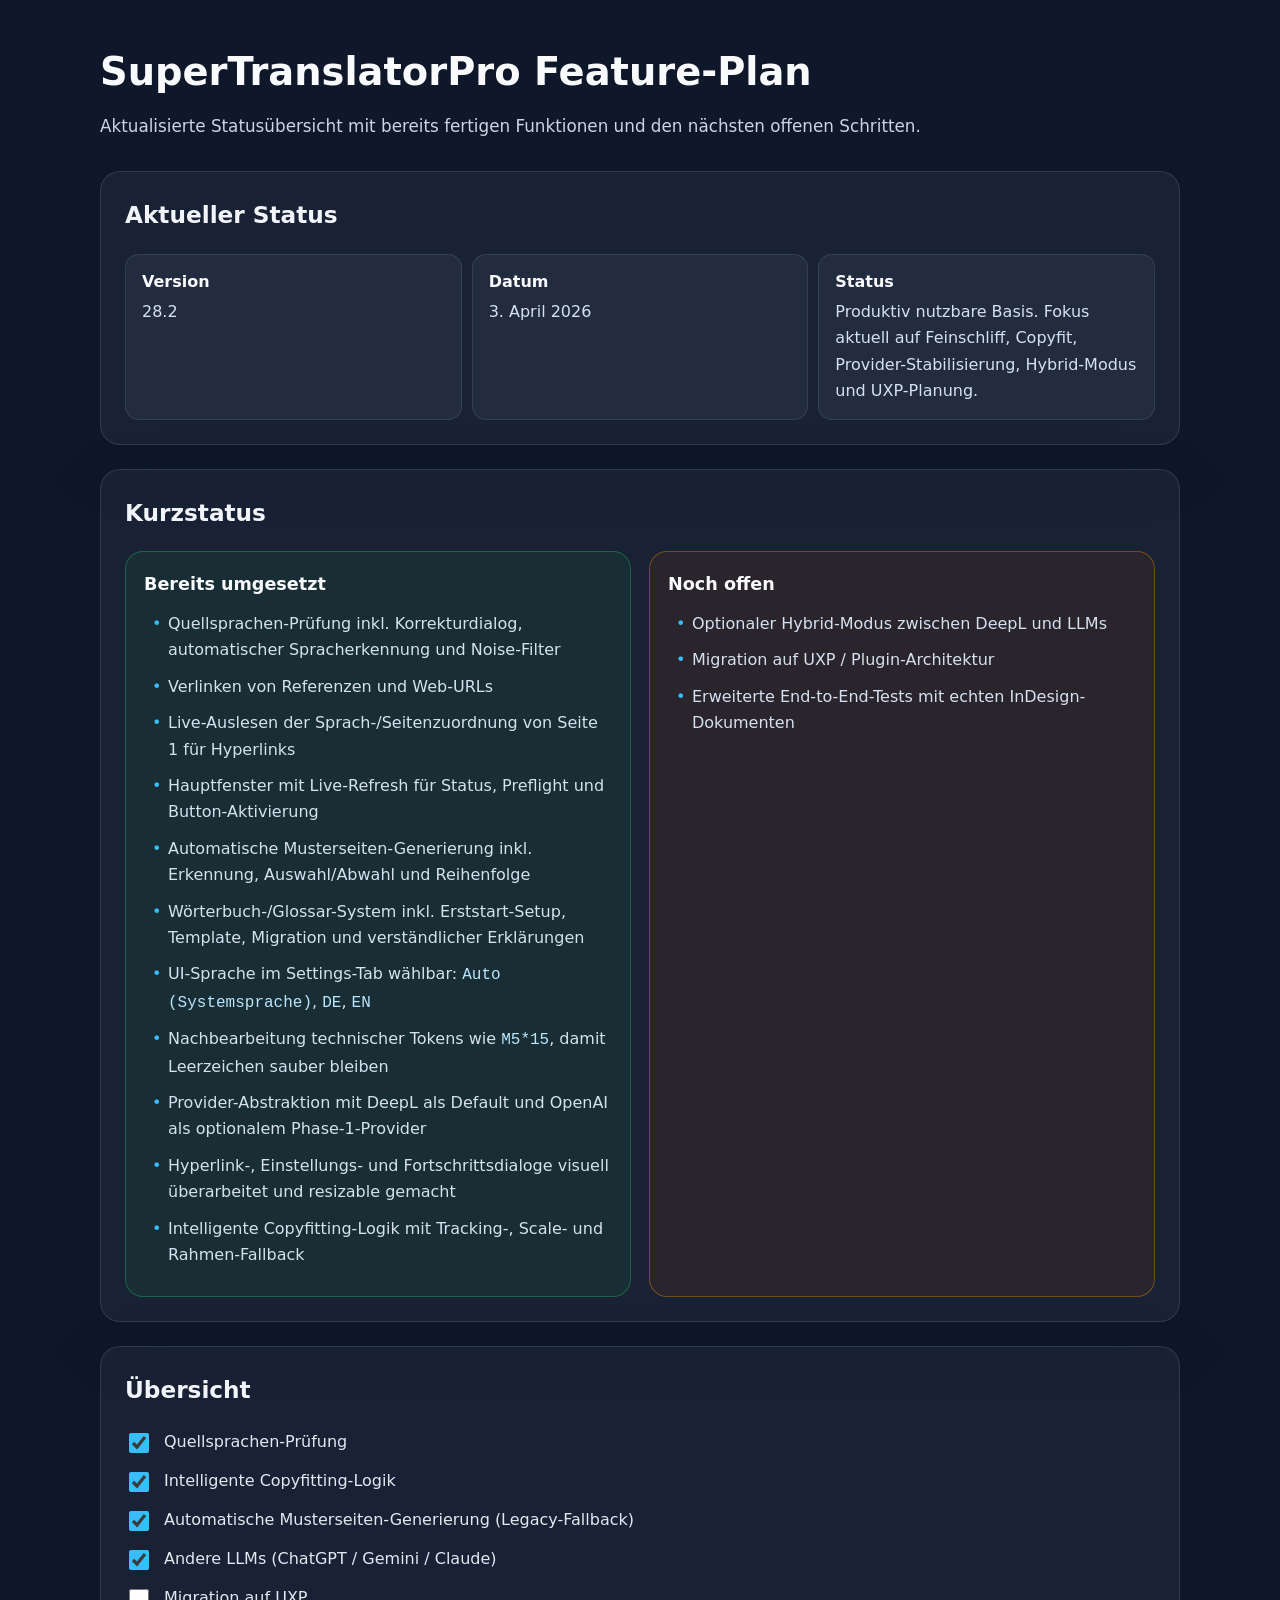
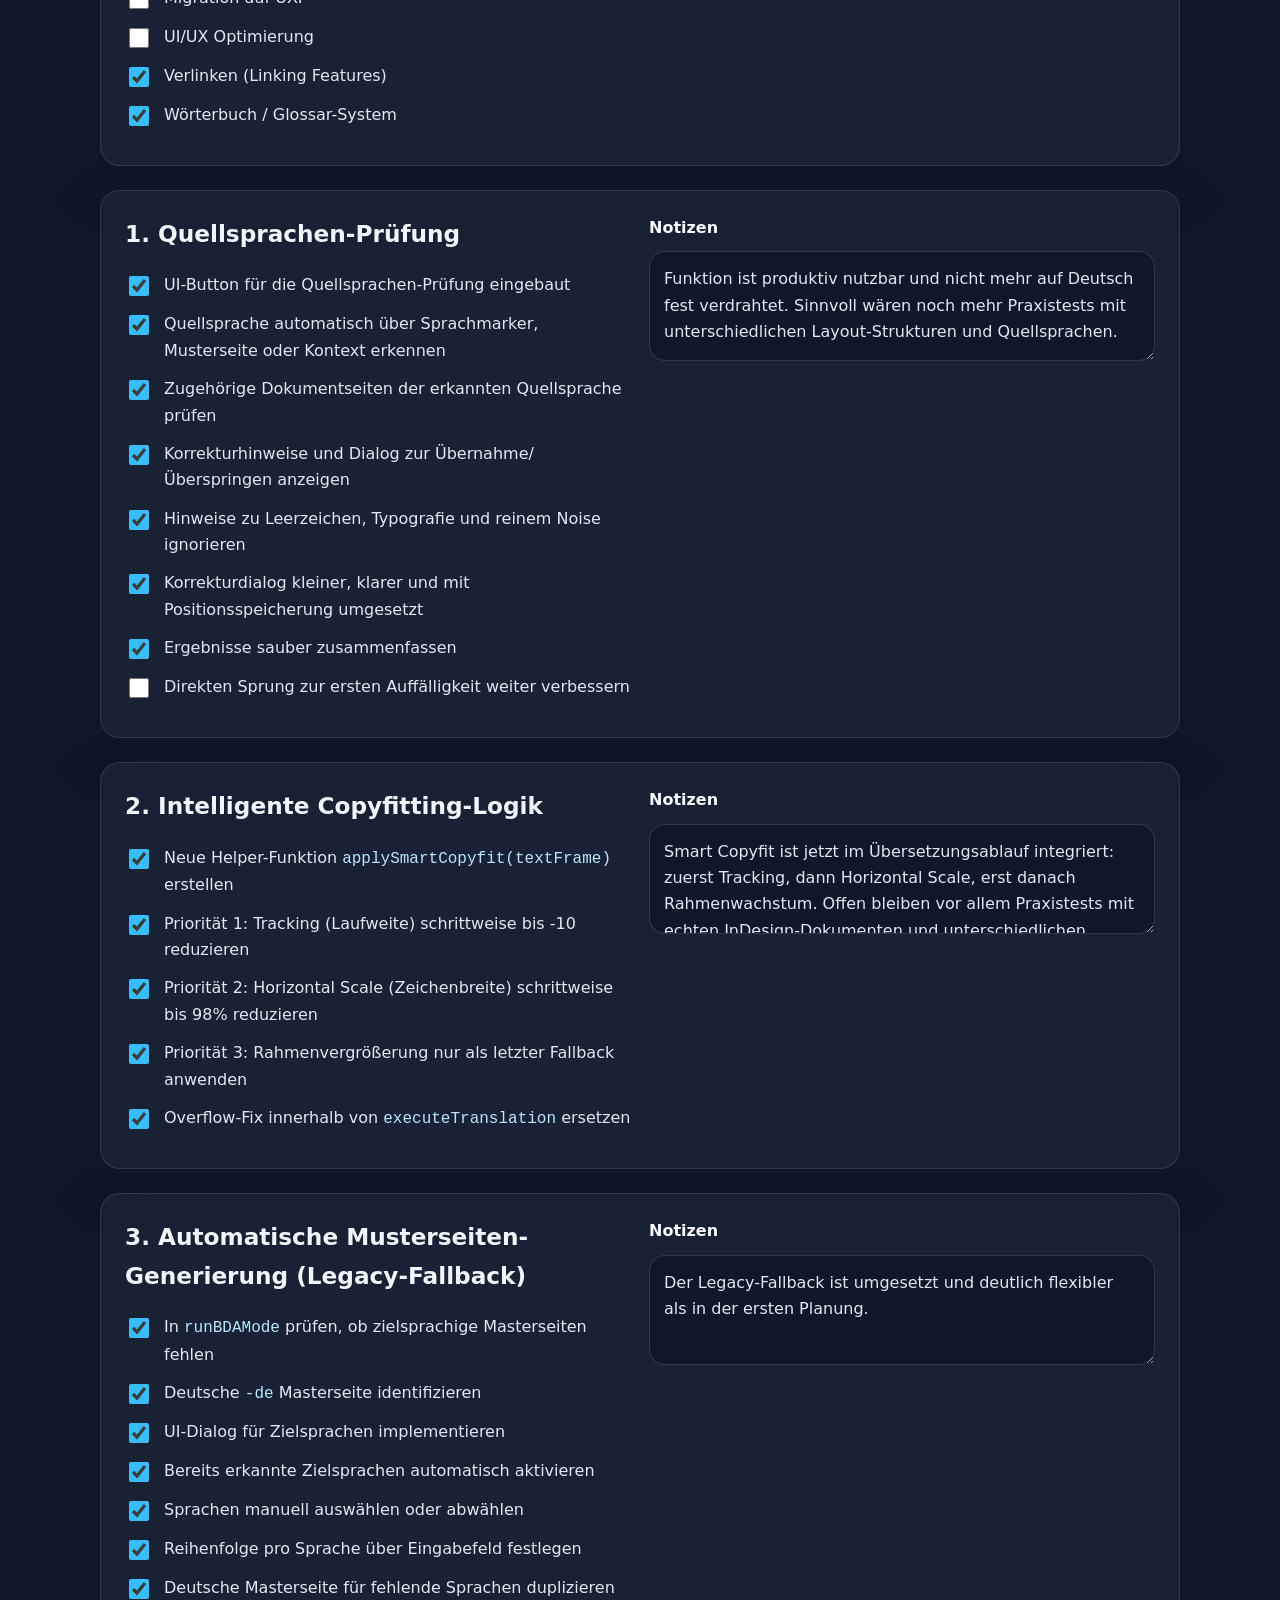
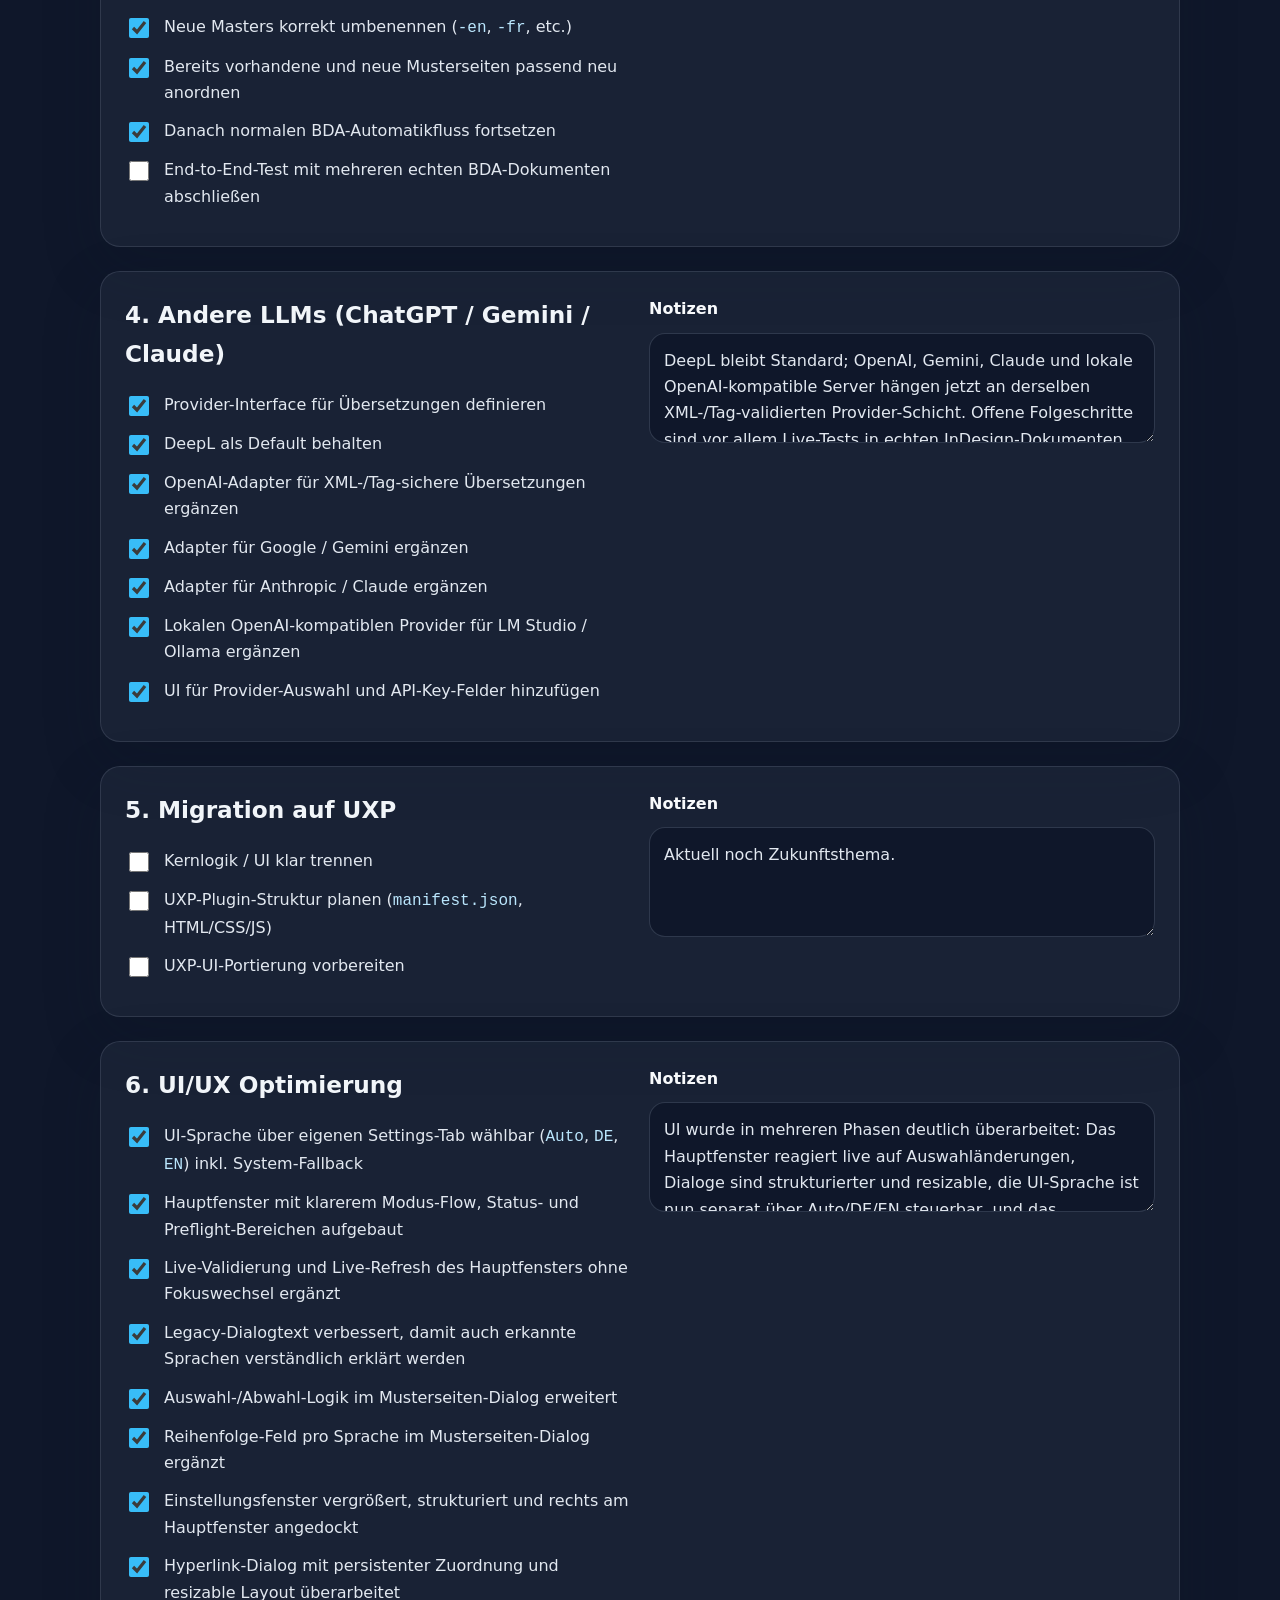
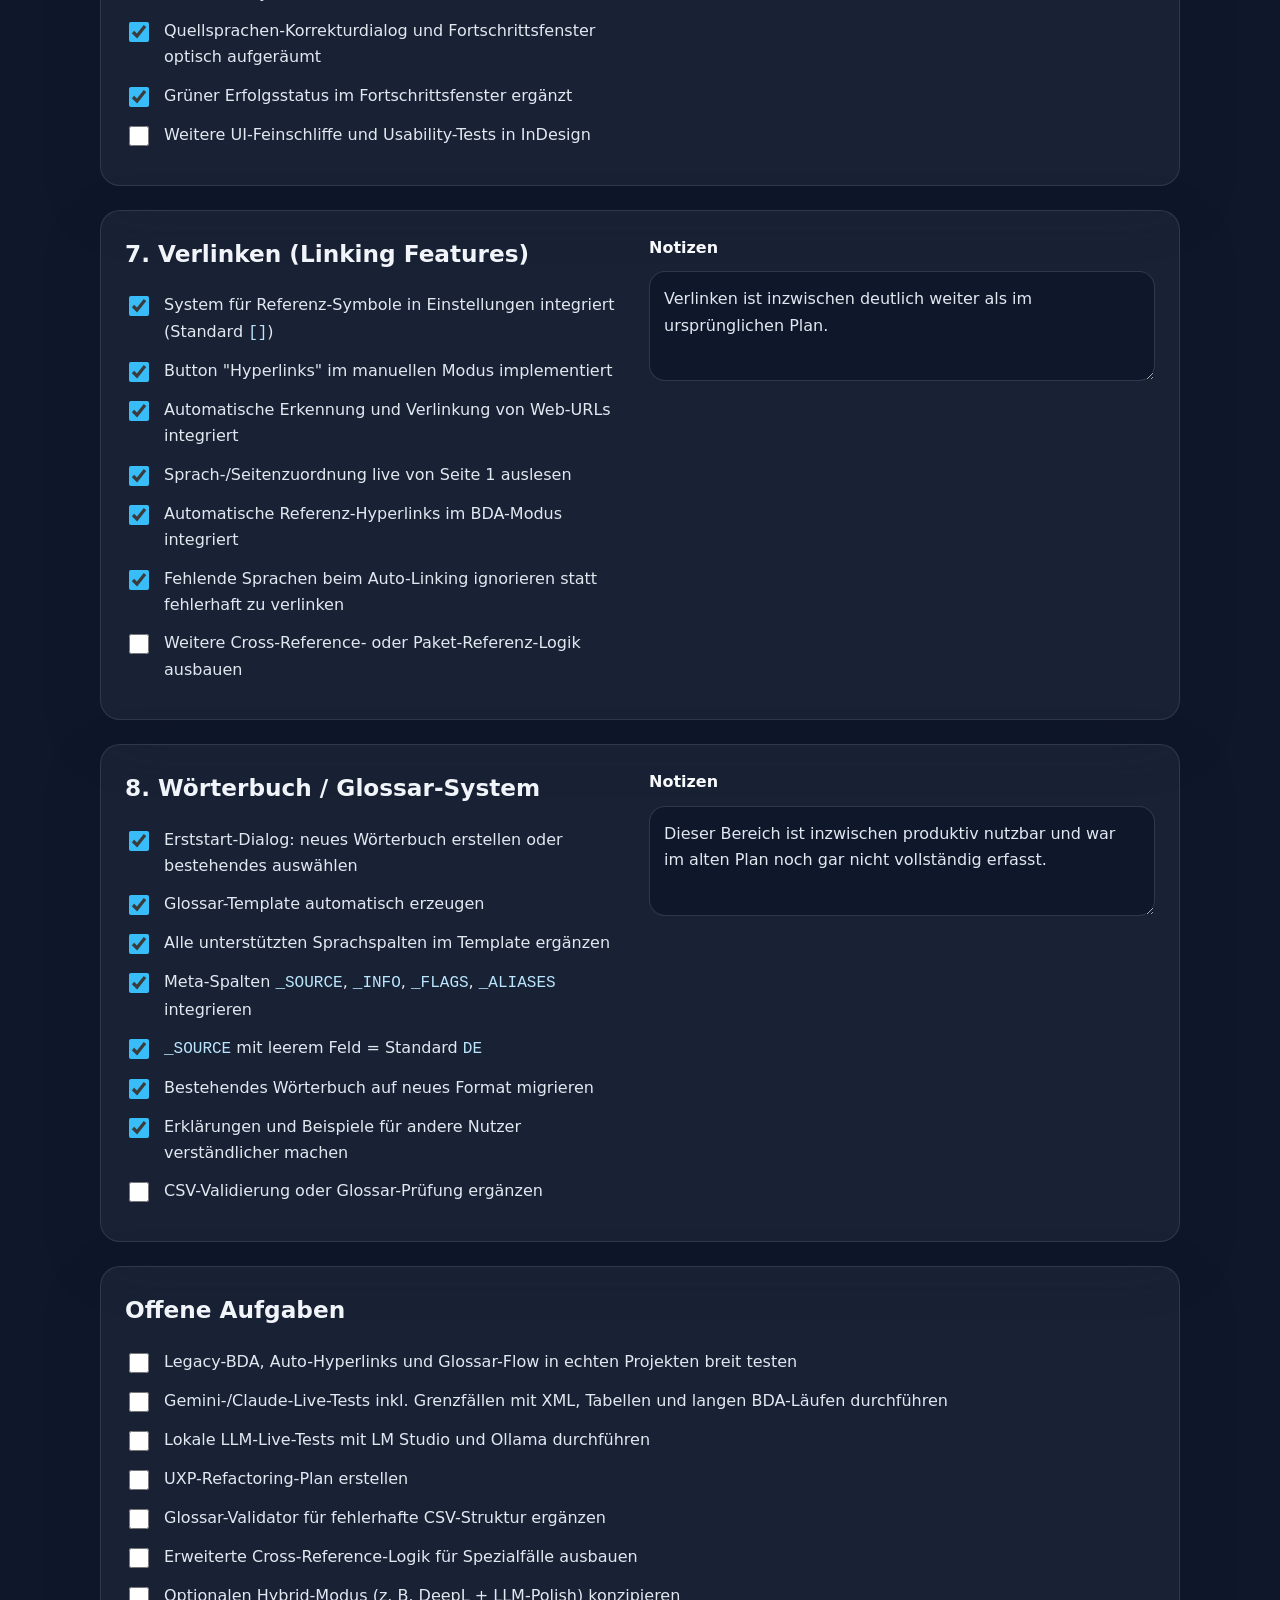
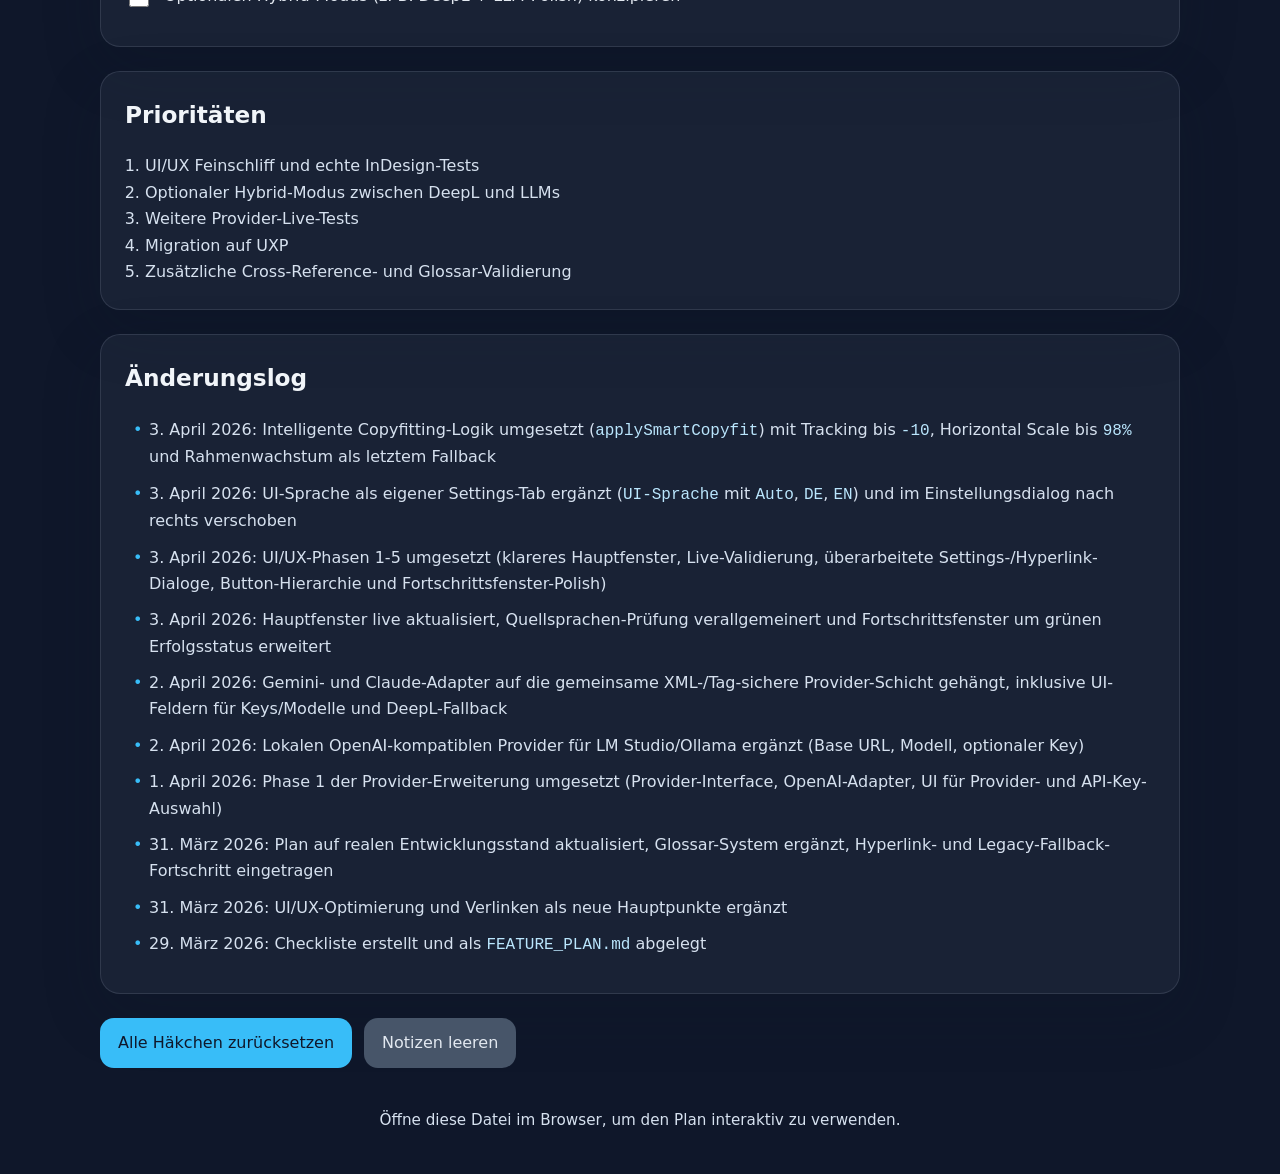
==== FEATURE_PLAN.html @ 1ef76668 "Intelligente Copyfitting-Logik v1" ====
<!DOCTYPE html>
<html lang="de">
<head>
  <meta charset="UTF-8" />
  <meta name="viewport" content="width=device-width, initial-scale=1.0" />
  <title>SuperTranslatorPro Feature-Plan</title>
  <style>
    :root {
      color-scheme: light;
      font-family: Inter, system-ui, sans-serif;
      background: #0f172a;
      color: #e2e8f0;
    }
    body {
      margin: 0 auto;
      padding: 40px;
      max-width: 1080px;
      line-height: 1.65;
    }
    header {
      margin-bottom: 30px;
    }
    h1 {
      margin: 0 0 10px;
      font-size: clamp(2rem, 3vw, 3rem);
      color: #f8fafc;
    }
    h2 {
      margin-top: 0;
      color: #f1f5f9;
      font-size: 1.45rem;
    }
    p,
    li {
      color: #d6e1ef;
    }
    .lead {
      margin: 0;
      color: #cbd5e1;
      font-size: 1.05rem;
    }
    section {
      background: rgba(148, 163, 184, 0.08);
      border: 1px solid rgba(148, 163, 184, 0.18);
      border-radius: 20px;
      padding: 24px;
      margin-bottom: 24px;
      box-shadow: 0 20px 60px rgba(15, 23, 42, 0.2);
    }
    .meta-list,
    .plain-list,
    .task-list {
      margin: 0;
      padding: 0;
      list-style: none;
    }
    .meta-list {
      display: grid;
      gap: 10px;
      grid-template-columns: repeat(auto-fit, minmax(220px, 1fr));
      margin-top: 18px;
    }
    .meta-list li {
      background: rgba(148, 163, 184, 0.08);
      border: 1px solid rgba(148, 163, 184, 0.16);
      border-radius: 14px;
      padding: 14px 16px;
    }
    .meta-list strong {
      display: block;
      margin-bottom: 4px;
      color: #f8fafc;
    }
    .summary-grid,
    .section-row {
      display: grid;
      gap: 18px;
      grid-template-columns: repeat(auto-fit, minmax(280px, 1fr));
    }
    .status-card {
      background: rgba(15, 23, 42, 0.55);
      border: 1px solid rgba(148, 163, 184, 0.16);
      border-radius: 18px;
      padding: 18px;
    }
    .status-card h3 {
      margin-top: 0;
      margin-bottom: 12px;
      color: #f8fafc;
      font-size: 1.1rem;
    }
    .status-card.done {
      border-color: rgba(34, 197, 94, 0.35);
      background: rgba(22, 101, 52, 0.18);
    }
    .status-card.open {
      border-color: rgba(245, 158, 11, 0.35);
      background: rgba(120, 53, 15, 0.18);
    }
    .plain-list li {
      position: relative;
      padding-left: 24px;
      margin-bottom: 10px;
    }
    .plain-list li::before {
      content: "•";
      position: absolute;
      left: 8px;
      color: #38bdf8;
    }
    .task-list li {
      display: flex;
      gap: 12px;
      align-items: flex-start;
      margin-bottom: 12px;
    }
    .task-list input[type="checkbox"] {
      width: 20px;
      height: 20px;
      margin-top: 4px;
      accent-color: #38bdf8;
    }
    .task-list label {
      flex: 1;
      cursor: pointer;
      color: #e2e8f0;
    }
    .small strong {
      display: block;
      margin-bottom: 10px;
      color: #f8fafc;
    }
    textarea {
      width: 100%;
      min-height: 110px;
      padding: 14px;
      border: 1px solid rgba(148, 163, 184, 0.24);
      border-radius: 16px;
      background: rgba(15, 23, 42, 0.9);
      color: #e2e8f0;
      font: inherit;
      resize: vertical;
      box-sizing: border-box;
    }
    ol {
      margin: 0;
      padding-left: 20px;
    }
    code {
      font-family: "SFMono-Regular", Consolas, monospace;
      color: #bae6fd;
    }
    .button-row {
      display: flex;
      gap: 12px;
      flex-wrap: wrap;
      margin-top: 10px;
    }
    button {
      border: none;
      border-radius: 14px;
      padding: 12px 18px;
      font: inherit;
      cursor: pointer;
      background: #38bdf8;
      color: #0f172a;
      transition: transform 0.2s ease, background 0.2s ease;
    }
    button:hover {
      transform: translateY(-1px);
      background: #22d3ee;
    }
    button.secondary {
      background: #475569;
      color: #e2e8f0;
    }
    footer {
      margin-top: 40px;
      text-align: center;
      color: #94a3b8;
      font-size: 0.95rem;
    }
    @media (max-width: 720px) {
      body {
        padding: 20px;
      }
    }
  </style>
</head>
<body>
  <header>
    <h1>SuperTranslatorPro Feature-Plan</h1>
    <p class="lead">Aktualisierte Statusübersicht mit bereits fertigen Funktionen und den nächsten offenen Schritten.</p>
  </header>

  <section>
    <h2>Aktueller Status</h2>
    <ul class="meta-list">
      <li><strong>Version</strong>28.2</li>
      <li><strong>Datum</strong>3. April 2026</li>
      <li><strong>Status</strong>Produktiv nutzbare Basis. Fokus aktuell auf Feinschliff, Copyfit, Provider-Stabilisierung, Hybrid-Modus und UXP-Planung.</li>
    </ul>
  </section>

  <section>
    <h2>Kurzstatus</h2>
    <div class="summary-grid">
      <div class="status-card done">
        <h3>Bereits umgesetzt</h3>
        <ul class="plain-list">
          <li>Quellsprachen-Prüfung inkl. Korrekturdialog, automatischer Spracherkennung und Noise-Filter</li>
          <li>Verlinken von Referenzen und Web-URLs</li>
          <li>Live-Auslesen der Sprach-/Seitenzuordnung von Seite 1 für Hyperlinks</li>
          <li>Hauptfenster mit Live-Refresh für Status, Preflight und Button-Aktivierung</li>
          <li>Automatische Musterseiten-Generierung inkl. Erkennung, Auswahl/Abwahl und Reihenfolge</li>
          <li>Wörterbuch-/Glossar-System inkl. Erststart-Setup, Template, Migration und verständlicher Erklärungen</li>
          <li>UI-Sprache im Settings-Tab wählbar: <code>Auto (Systemsprache)</code>, <code>DE</code>, <code>EN</code></li>
          <li>Nachbearbeitung technischer Tokens wie <code>M5*15</code>, damit Leerzeichen sauber bleiben</li>
          <li>Provider-Abstraktion mit DeepL als Default und OpenAI als optionalem Phase-1-Provider</li>
          <li>Hyperlink-, Einstellungs- und Fortschrittsdialoge visuell überarbeitet und resizable gemacht</li>
          <li>Intelligente Copyfitting-Logik mit Tracking-, Scale- und Rahmen-Fallback</li>
        </ul>
      </div>
      <div class="status-card open">
        <h3>Noch offen</h3>
        <ul class="plain-list">
          <li>Optionaler Hybrid-Modus zwischen DeepL und LLMs</li>
          <li>Migration auf UXP / Plugin-Architektur</li>
          <li>Erweiterte End-to-End-Tests mit echten InDesign-Dokumenten</li>
        </ul>
      </div>
    </div>
  </section>

  <section>
    <h2>Übersicht</h2>
    <ul class="task-list">
      <li><input type="checkbox" id="overview-1" class="plan-checkbox" checked /><label for="overview-1">Quellsprachen-Prüfung</label></li>
      <li><input type="checkbox" id="overview-2" class="plan-checkbox" checked /><label for="overview-2">Intelligente Copyfitting-Logik</label></li>
      <li><input type="checkbox" id="overview-3" class="plan-checkbox" checked /><label for="overview-3">Automatische Musterseiten-Generierung (Legacy-Fallback)</label></li>
      <li><input type="checkbox" id="overview-4" class="plan-checkbox" checked /><label for="overview-4">Andere LLMs (ChatGPT / Gemini / Claude)</label></li>
      <li><input type="checkbox" id="overview-5" class="plan-checkbox" /><label for="overview-5">Migration auf UXP</label></li>
      <li><input type="checkbox" id="overview-6" class="plan-checkbox" /><label for="overview-6">UI/UX Optimierung</label></li>
      <li><input type="checkbox" id="overview-7" class="plan-checkbox" checked /><label for="overview-7">Verlinken (Linking Features)</label></li>
      <li><input type="checkbox" id="overview-8" class="plan-checkbox" checked /><label for="overview-8">Wörterbuch / Glossar-System</label></li>
    </ul>
  </section>

  <section>
    <div class="section-row">
      <div>
        <h2>1. Quellsprachen-Prüfung</h2>
        <ul class="task-list">
          <li><input type="checkbox" id="task-1-1" class="plan-checkbox" checked /><label for="task-1-1">UI-Button für die Quellsprachen-Prüfung eingebaut</label></li>
          <li><input type="checkbox" id="task-1-2" class="plan-checkbox" checked /><label for="task-1-2">Quellsprache automatisch über Sprachmarker, Musterseite oder Kontext erkennen</label></li>
          <li><input type="checkbox" id="task-1-3" class="plan-checkbox" checked /><label for="task-1-3">Zugehörige Dokumentseiten der erkannten Quellsprache prüfen</label></li>
          <li><input type="checkbox" id="task-1-4" class="plan-checkbox" checked /><label for="task-1-4">Korrekturhinweise und Dialog zur Übernahme/Überspringen anzeigen</label></li>
          <li><input type="checkbox" id="task-1-5" class="plan-checkbox" checked /><label for="task-1-5">Hinweise zu Leerzeichen, Typografie und reinem Noise ignorieren</label></li>
          <li><input type="checkbox" id="task-1-6" class="plan-checkbox" checked /><label for="task-1-6">Korrekturdialog kleiner, klarer und mit Positionsspeicherung umgesetzt</label></li>
          <li><input type="checkbox" id="task-1-7" class="plan-checkbox" checked /><label for="task-1-7">Ergebnisse sauber zusammenfassen</label></li>
          <li><input type="checkbox" id="task-1-8" class="plan-checkbox" /><label for="task-1-8">Direkten Sprung zur ersten Auffälligkeit weiter verbessern</label></li>
        </ul>
      </div>
      <div class="small">
        <strong>Notizen</strong>
        <textarea id="note-1">Funktion ist produktiv nutzbar und nicht mehr auf Deutsch fest verdrahtet. Sinnvoll wären noch mehr Praxistests mit unterschiedlichen Layout-Strukturen und Quellsprachen.</textarea>
      </div>
    </div>
  </section>

  <section>
    <div class="section-row">
      <div>
        <h2>2. Intelligente Copyfitting-Logik</h2>
        <ul class="task-list">
          <li><input type="checkbox" id="task-2-1" class="plan-checkbox" checked /><label for="task-2-1">Neue Helper-Funktion <code>applySmartCopyfit(textFrame)</code> erstellen</label></li>
          <li><input type="checkbox" id="task-2-2" class="plan-checkbox" checked /><label for="task-2-2">Priorität 1: Tracking (Laufweite) schrittweise bis -10 reduzieren</label></li>
          <li><input type="checkbox" id="task-2-3" class="plan-checkbox" checked /><label for="task-2-3">Priorität 2: Horizontal Scale (Zeichenbreite) schrittweise bis 98% reduzieren</label></li>
          <li><input type="checkbox" id="task-2-4" class="plan-checkbox" checked /><label for="task-2-4">Priorität 3: Rahmenvergrößerung nur als letzter Fallback anwenden</label></li>
          <li><input type="checkbox" id="task-2-5" class="plan-checkbox" checked /><label for="task-2-5">Overflow-Fix innerhalb von <code>executeTranslation</code> ersetzen</label></li>
        </ul>
      </div>
      <div class="small">
        <strong>Notizen</strong>
        <textarea id="note-2">Smart Copyfit ist jetzt im Übersetzungsablauf integriert: zuerst Tracking, dann Horizontal Scale, erst danach Rahmenwachstum. Offen bleiben vor allem Praxistests mit echten InDesign-Dokumenten und unterschiedlichen Layouts.</textarea>
      </div>
    </div>
  </section>

  <section>
    <div class="section-row">
      <div>
        <h2>3. Automatische Musterseiten-Generierung (Legacy-Fallback)</h2>
        <ul class="task-list">
          <li><input type="checkbox" id="task-3-1" class="plan-checkbox" checked /><label for="task-3-1">In <code>runBDAMode</code> prüfen, ob zielsprachige Masterseiten fehlen</label></li>
          <li><input type="checkbox" id="task-3-2" class="plan-checkbox" checked /><label for="task-3-2">Deutsche <code>-de</code> Masterseite identifizieren</label></li>
          <li><input type="checkbox" id="task-3-3" class="plan-checkbox" checked /><label for="task-3-3">UI-Dialog für Zielsprachen implementieren</label></li>
          <li><input type="checkbox" id="task-3-4" class="plan-checkbox" checked /><label for="task-3-4">Bereits erkannte Zielsprachen automatisch aktivieren</label></li>
          <li><input type="checkbox" id="task-3-5" class="plan-checkbox" checked /><label for="task-3-5">Sprachen manuell auswählen oder abwählen</label></li>
          <li><input type="checkbox" id="task-3-6" class="plan-checkbox" checked /><label for="task-3-6">Reihenfolge pro Sprache über Eingabefeld festlegen</label></li>
          <li><input type="checkbox" id="task-3-7" class="plan-checkbox" checked /><label for="task-3-7">Deutsche Masterseite für fehlende Sprachen duplizieren</label></li>
          <li><input type="checkbox" id="task-3-8" class="plan-checkbox" checked /><label for="task-3-8">Neue Masters korrekt umbenennen (<code>-en</code>, <code>-fr</code>, etc.)</label></li>
          <li><input type="checkbox" id="task-3-9" class="plan-checkbox" checked /><label for="task-3-9">Bereits vorhandene und neue Musterseiten passend neu anordnen</label></li>
          <li><input type="checkbox" id="task-3-10" class="plan-checkbox" checked /><label for="task-3-10">Danach normalen BDA-Automatikfluss fortsetzen</label></li>
          <li><input type="checkbox" id="task-3-11" class="plan-checkbox" /><label for="task-3-11">End-to-End-Test mit mehreren echten BDA-Dokumenten abschließen</label></li>
        </ul>
      </div>
      <div class="small">
        <strong>Notizen</strong>
        <textarea id="note-3">Der Legacy-Fallback ist umgesetzt und deutlich flexibler als in der ersten Planung.</textarea>
      </div>
    </div>
  </section>

  <section>
    <div class="section-row">
      <div>
        <h2>4. Andere LLMs (ChatGPT / Gemini / Claude)</h2>
        <ul class="task-list">
          <li><input type="checkbox" id="task-4-1" class="plan-checkbox" checked /><label for="task-4-1">Provider-Interface für Übersetzungen definieren</label></li>
          <li><input type="checkbox" id="task-4-2" class="plan-checkbox" checked /><label for="task-4-2">DeepL als Default behalten</label></li>
          <li><input type="checkbox" id="task-4-3" class="plan-checkbox" checked /><label for="task-4-3">OpenAI-Adapter für XML-/Tag-sichere Übersetzungen ergänzen</label></li>
          <li><input type="checkbox" id="task-4-4" class="plan-checkbox" checked /><label for="task-4-4">Adapter für Google / Gemini ergänzen</label></li>
          <li><input type="checkbox" id="task-4-5" class="plan-checkbox" checked /><label for="task-4-5">Adapter für Anthropic / Claude ergänzen</label></li>
          <li><input type="checkbox" id="task-4-6" class="plan-checkbox" checked /><label for="task-4-6">Lokalen OpenAI-kompatiblen Provider für LM Studio / Ollama ergänzen</label></li>
          <li><input type="checkbox" id="task-4-7" class="plan-checkbox" checked /><label for="task-4-7">UI für Provider-Auswahl und API-Key-Felder hinzufügen</label></li>
        </ul>
      </div>
      <div class="small">
        <strong>Notizen</strong>
        <textarea id="note-4">DeepL bleibt Standard; OpenAI, Gemini, Claude und lokale OpenAI-kompatible Server hängen jetzt an derselben XML-/Tag-validierten Provider-Schicht. Offene Folgeschritte sind vor allem Live-Tests in echten InDesign-Dokumenten sowie später ein optionaler Hybrid-/Polish-Modus.</textarea>
      </div>
    </div>
  </section>

  <section>
    <div class="section-row">
      <div>
        <h2>5. Migration auf UXP</h2>
        <ul class="task-list">
          <li><input type="checkbox" id="task-5-1" class="plan-checkbox" /><label for="task-5-1">Kernlogik / UI klar trennen</label></li>
          <li><input type="checkbox" id="task-5-2" class="plan-checkbox" /><label for="task-5-2">UXP-Plugin-Struktur planen (<code>manifest.json</code>, HTML/CSS/JS)</label></li>
          <li><input type="checkbox" id="task-5-3" class="plan-checkbox" /><label for="task-5-3">UXP-UI-Portierung vorbereiten</label></li>
        </ul>
      </div>
      <div class="small">
        <strong>Notizen</strong>
        <textarea id="note-5">Aktuell noch Zukunftsthema.</textarea>
      </div>
    </div>
  </section>

  <section>
    <div class="section-row">
      <div>
        <h2>6. UI/UX Optimierung</h2>
        <ul class="task-list">
          <li><input type="checkbox" id="task-6-1" class="plan-checkbox" checked /><label for="task-6-1">UI-Sprache über eigenen Settings-Tab wählbar (<code>Auto</code>, <code>DE</code>, <code>EN</code>) inkl. System-Fallback</label></li>
          <li><input type="checkbox" id="task-6-2" class="plan-checkbox" checked /><label for="task-6-2">Hauptfenster mit klarerem Modus-Flow, Status- und Preflight-Bereichen aufgebaut</label></li>
          <li><input type="checkbox" id="task-6-3" class="plan-checkbox" checked /><label for="task-6-3">Live-Validierung und Live-Refresh des Hauptfensters ohne Fokuswechsel ergänzt</label></li>
          <li><input type="checkbox" id="task-6-4" class="plan-checkbox" checked /><label for="task-6-4">Legacy-Dialogtext verbessert, damit auch erkannte Sprachen verständlich erklärt werden</label></li>
          <li><input type="checkbox" id="task-6-5" class="plan-checkbox" checked /><label for="task-6-5">Auswahl-/Abwahl-Logik im Musterseiten-Dialog erweitert</label></li>
          <li><input type="checkbox" id="task-6-6" class="plan-checkbox" checked /><label for="task-6-6">Reihenfolge-Feld pro Sprache im Musterseiten-Dialog ergänzt</label></li>
          <li><input type="checkbox" id="task-6-7" class="plan-checkbox" checked /><label for="task-6-7">Einstellungsfenster vergrößert, strukturiert und rechts am Hauptfenster angedockt</label></li>
          <li><input type="checkbox" id="task-6-8" class="plan-checkbox" checked /><label for="task-6-8">Hyperlink-Dialog mit persistenter Zuordnung und resizable Layout überarbeitet</label></li>
          <li><input type="checkbox" id="task-6-9" class="plan-checkbox" checked /><label for="task-6-9">Quellsprachen-Korrekturdialog und Fortschrittsfenster optisch aufgeräumt</label></li>
          <li><input type="checkbox" id="task-6-10" class="plan-checkbox" checked /><label for="task-6-10">Grüner Erfolgsstatus im Fortschrittsfenster ergänzt</label></li>
          <li><input type="checkbox" id="task-6-11" class="plan-checkbox" /><label for="task-6-11">Weitere UI-Feinschliffe und Usability-Tests in InDesign</label></li>
        </ul>
      </div>
      <div class="small">
        <strong>Notizen</strong>
        <textarea id="note-6">UI wurde in mehreren Phasen deutlich überarbeitet: Das Hauptfenster reagiert live auf Auswahländerungen, Dialoge sind strukturierter und resizable, die UI-Sprache ist nun separat über Auto/DE/EN steuerbar, und das Fortschrittsfenster zeigt einen sichtbaren Erfolgsstatus. Offen bleiben vor allem Praxistests in InDesign und weitere visuelle Feinschliffe.</textarea>
      </div>
    </div>
  </section>

  <section>
    <div class="section-row">
      <div>
        <h2>7. Verlinken (Linking Features)</h2>
        <ul class="task-list">
          <li><input type="checkbox" id="task-7-1" class="plan-checkbox" checked /><label for="task-7-1">System für Referenz-Symbole in Einstellungen integriert (Standard <code>[]</code>)</label></li>
          <li><input type="checkbox" id="task-7-2" class="plan-checkbox" checked /><label for="task-7-2">Button "Hyperlinks" im manuellen Modus implementiert</label></li>
          <li><input type="checkbox" id="task-7-3" class="plan-checkbox" checked /><label for="task-7-3">Automatische Erkennung und Verlinkung von Web-URLs integriert</label></li>
          <li><input type="checkbox" id="task-7-4" class="plan-checkbox" checked /><label for="task-7-4">Sprach-/Seitenzuordnung live von Seite 1 auslesen</label></li>
          <li><input type="checkbox" id="task-7-5" class="plan-checkbox" checked /><label for="task-7-5">Automatische Referenz-Hyperlinks im BDA-Modus integriert</label></li>
          <li><input type="checkbox" id="task-7-6" class="plan-checkbox" checked /><label for="task-7-6">Fehlende Sprachen beim Auto-Linking ignorieren statt fehlerhaft zu verlinken</label></li>
          <li><input type="checkbox" id="task-7-7" class="plan-checkbox" /><label for="task-7-7">Weitere Cross-Reference- oder Paket-Referenz-Logik ausbauen</label></li>
        </ul>
      </div>
      <div class="small">
        <strong>Notizen</strong>
        <textarea id="note-7">Verlinken ist inzwischen deutlich weiter als im ursprünglichen Plan.</textarea>
      </div>
    </div>
  </section>

  <section>
    <div class="section-row">
      <div>
        <h2>8. Wörterbuch / Glossar-System</h2>
        <ul class="task-list">
          <li><input type="checkbox" id="task-8-1" class="plan-checkbox" checked /><label for="task-8-1">Erststart-Dialog: neues Wörterbuch erstellen oder bestehendes auswählen</label></li>
          <li><input type="checkbox" id="task-8-2" class="plan-checkbox" checked /><label for="task-8-2">Glossar-Template automatisch erzeugen</label></li>
          <li><input type="checkbox" id="task-8-3" class="plan-checkbox" checked /><label for="task-8-3">Alle unterstützten Sprachspalten im Template ergänzen</label></li>
          <li><input type="checkbox" id="task-8-4" class="plan-checkbox" checked /><label for="task-8-4">Meta-Spalten <code>_SOURCE</code>, <code>_INFO</code>, <code>_FLAGS</code>, <code>_ALIASES</code> integrieren</label></li>
          <li><input type="checkbox" id="task-8-5" class="plan-checkbox" checked /><label for="task-8-5"><code>_SOURCE</code> mit leerem Feld = Standard <code>DE</code></label></li>
          <li><input type="checkbox" id="task-8-6" class="plan-checkbox" checked /><label for="task-8-6">Bestehendes Wörterbuch auf neues Format migrieren</label></li>
          <li><input type="checkbox" id="task-8-7" class="plan-checkbox" checked /><label for="task-8-7">Erklärungen und Beispiele für andere Nutzer verständlicher machen</label></li>
          <li><input type="checkbox" id="task-8-8" class="plan-checkbox" /><label for="task-8-8">CSV-Validierung oder Glossar-Prüfung ergänzen</label></li>
        </ul>
      </div>
      <div class="small">
        <strong>Notizen</strong>
        <textarea id="note-8">Dieser Bereich ist inzwischen produktiv nutzbar und war im alten Plan noch gar nicht vollständig erfasst.</textarea>
      </div>
    </div>
  </section>

  <section>
    <h2>Offene Aufgaben</h2>
    <ul class="task-list">
      <li><input type="checkbox" id="task-open-3" class="plan-checkbox" /><label for="task-open-3">Legacy-BDA, Auto-Hyperlinks und Glossar-Flow in echten Projekten breit testen</label></li>
      <li><input type="checkbox" id="task-open-4" class="plan-checkbox" /><label for="task-open-4">Gemini-/Claude-Live-Tests inkl. Grenzfällen mit XML, Tabellen und langen BDA-Läufen durchführen</label></li>
      <li><input type="checkbox" id="task-open-5" class="plan-checkbox" /><label for="task-open-5">Lokale LLM-Live-Tests mit LM Studio und Ollama durchführen</label></li>
      <li><input type="checkbox" id="task-open-6" class="plan-checkbox" /><label for="task-open-6">UXP-Refactoring-Plan erstellen</label></li>
      <li><input type="checkbox" id="task-open-7" class="plan-checkbox" /><label for="task-open-7">Glossar-Validator für fehlerhafte CSV-Struktur ergänzen</label></li>
      <li><input type="checkbox" id="task-open-8" class="plan-checkbox" /><label for="task-open-8">Erweiterte Cross-Reference-Logik für Spezialfälle ausbauen</label></li>
      <li><input type="checkbox" id="task-open-9" class="plan-checkbox" /><label for="task-open-9">Optionalen Hybrid-Modus (z. B. DeepL + LLM-Polish) konzipieren</label></li>
    </ul>
  </section>

  <section>
    <h2>Prioritäten</h2>
    <ol>
      <li>UI/UX Feinschliff und echte InDesign-Tests</li>
      <li>Optionaler Hybrid-Modus zwischen DeepL und LLMs</li>
      <li>Weitere Provider-Live-Tests</li>
      <li>Migration auf UXP</li>
      <li>Zusätzliche Cross-Reference- und Glossar-Validierung</li>
    </ol>
  </section>

  <section>
    <h2>Änderungslog</h2>
    <ul class="plain-list">
      <li>3. April 2026: Intelligente Copyfitting-Logik umgesetzt (<code>applySmartCopyfit</code>) mit Tracking bis <code>-10</code>, Horizontal Scale bis <code>98%</code> und Rahmenwachstum als letztem Fallback</li>
      <li>3. April 2026: UI-Sprache als eigener Settings-Tab ergänzt (<code>UI-Sprache</code> mit <code>Auto</code>, <code>DE</code>, <code>EN</code>) und im Einstellungsdialog nach rechts verschoben</li>
      <li>3. April 2026: UI/UX-Phasen 1-5 umgesetzt (klareres Hauptfenster, Live-Validierung, überarbeitete Settings-/Hyperlink-Dialoge, Button-Hierarchie und Fortschrittsfenster-Polish)</li>
      <li>3. April 2026: Hauptfenster live aktualisiert, Quellsprachen-Prüfung verallgemeinert und Fortschrittsfenster um grünen Erfolgsstatus erweitert</li>
      <li>2. April 2026: Gemini- und Claude-Adapter auf die gemeinsame XML-/Tag-sichere Provider-Schicht gehängt, inklusive UI-Feldern für Keys/Modelle und DeepL-Fallback</li>
      <li>2. April 2026: Lokalen OpenAI-kompatiblen Provider für LM Studio/Ollama ergänzt (Base URL, Modell, optionaler Key)</li>
      <li>1. April 2026: Phase 1 der Provider-Erweiterung umgesetzt (Provider-Interface, OpenAI-Adapter, UI für Provider- und API-Key-Auswahl)</li>
      <li>31. März 2026: Plan auf realen Entwicklungsstand aktualisiert, Glossar-System ergänzt, Hyperlink- und Legacy-Fallback-Fortschritt eingetragen</li>
      <li>31. März 2026: UI/UX-Optimierung und Verlinken als neue Hauptpunkte ergänzt</li>
      <li>29. März 2026: Checkliste erstellt und als <code>FEATURE_PLAN.md</code> abgelegt</li>
    </ul>
  </section>

  <div class="button-row">
    <button id="reset-btn">Alle Häkchen zurücksetzen</button>
    <button class="secondary" id="clear-notes-btn">Notizen leeren</button>
  </div>

  <footer>
    <p>Öffne diese Datei im Browser, um den Plan interaktiv zu verwenden.</p>
  </footer>

  <script>
    const storageKey = 'supertranslatorpro-feature-plan-v2';
    const checkboxes = document.querySelectorAll('.plan-checkbox');
    const notes = document.querySelectorAll('textarea');

    function loadState() {
      const saved = localStorage.getItem(storageKey);
      if (!saved) return;
      try {
        const state = JSON.parse(saved);
        checkboxes.forEach(box => {
          if (state[box.id] !== undefined) box.checked = state[box.id];
        });
        notes.forEach(note => {
          if (state[note.id] !== undefined) note.value = state[note.id];
        });
      } catch (error) {
        console.warn('Fehler beim Laden des Speicherzustands', error);
      }
    }

    function saveState() {
      const state = {};
      checkboxes.forEach(box => { state[box.id] = box.checked; });
      notes.forEach(note => { state[note.id] = note.value; });
      localStorage.setItem(storageKey, JSON.stringify(state));
    }

    checkboxes.forEach(box => box.addEventListener('change', saveState));
    notes.forEach(note => note.addEventListener('input', saveState));

    document.getElementById('reset-btn').addEventListener('click', () => {
      checkboxes.forEach(box => { box.checked = false; });
      saveState();
    });

    document.getElementById('clear-notes-btn').addEventListener('click', () => {
      notes.forEach(note => { note.value = ''; });
      saveState();
    });

    loadState();
  </script>
</body>
</html>
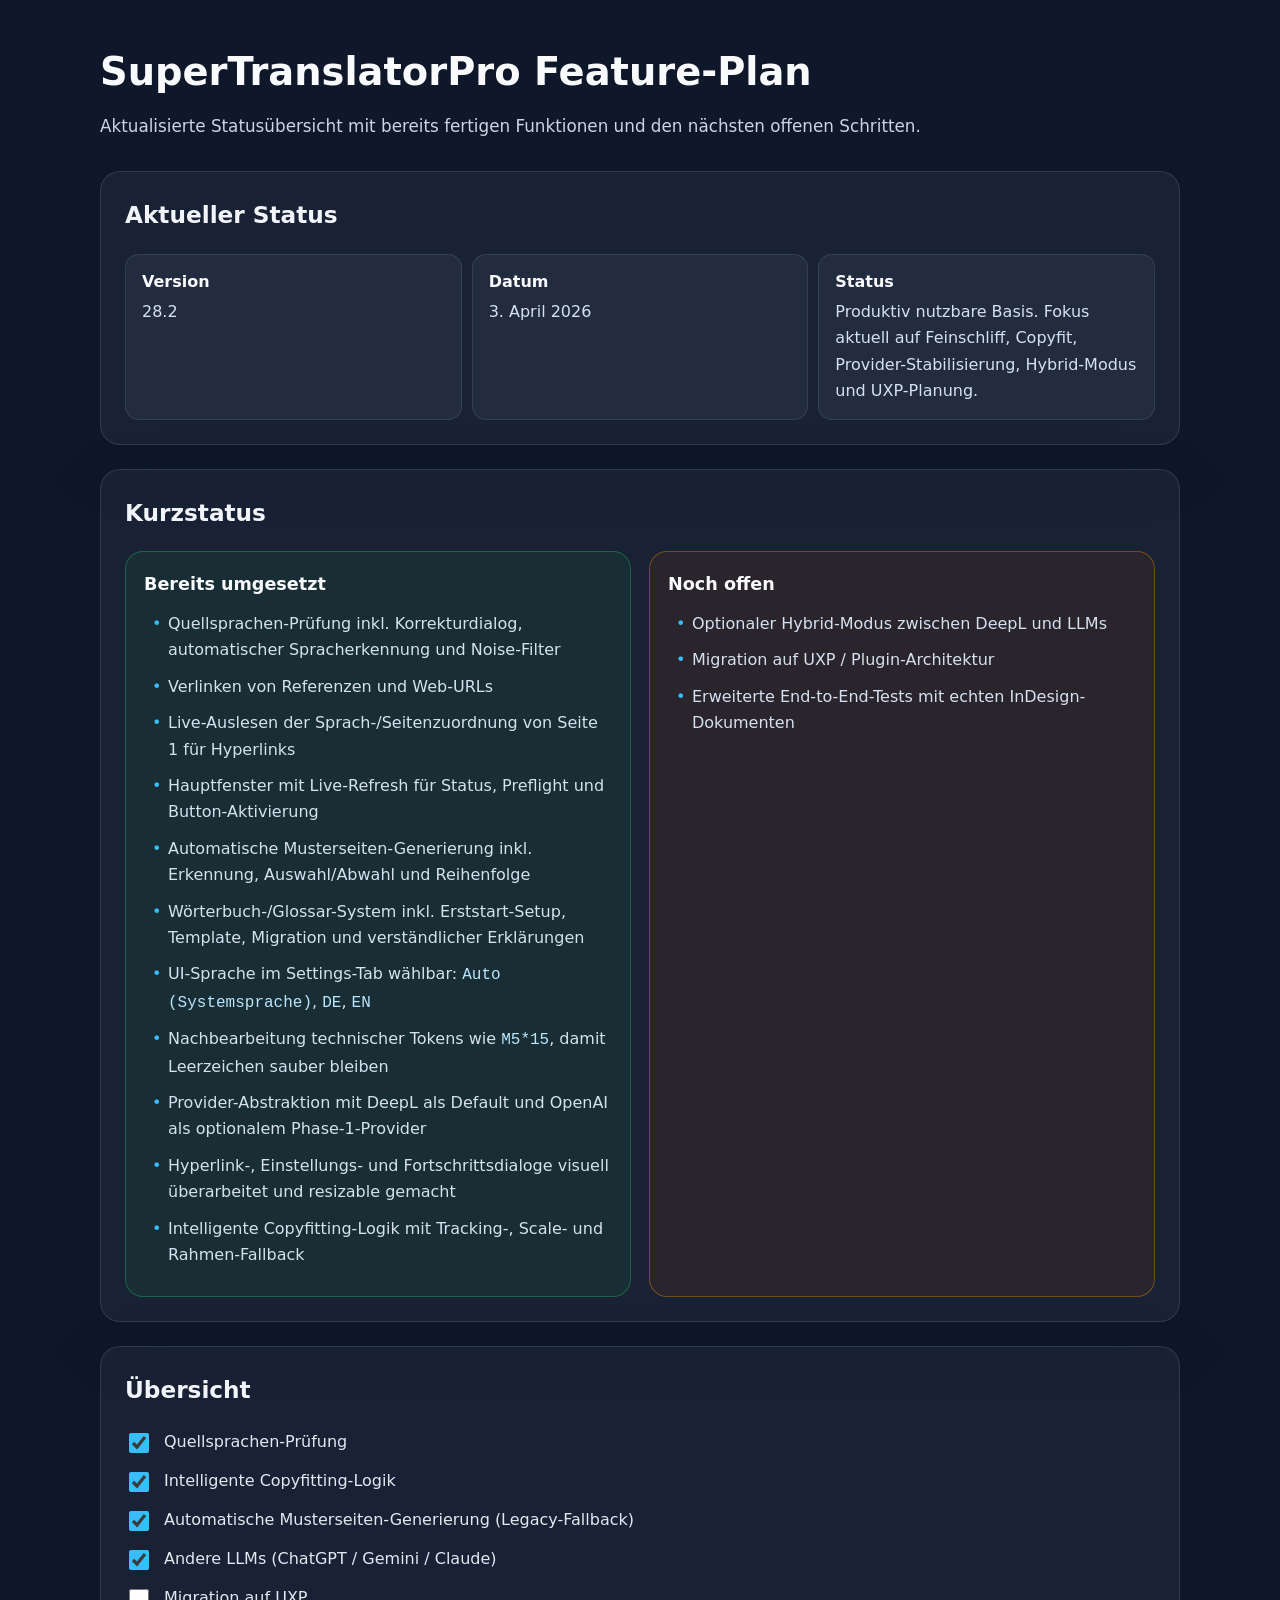
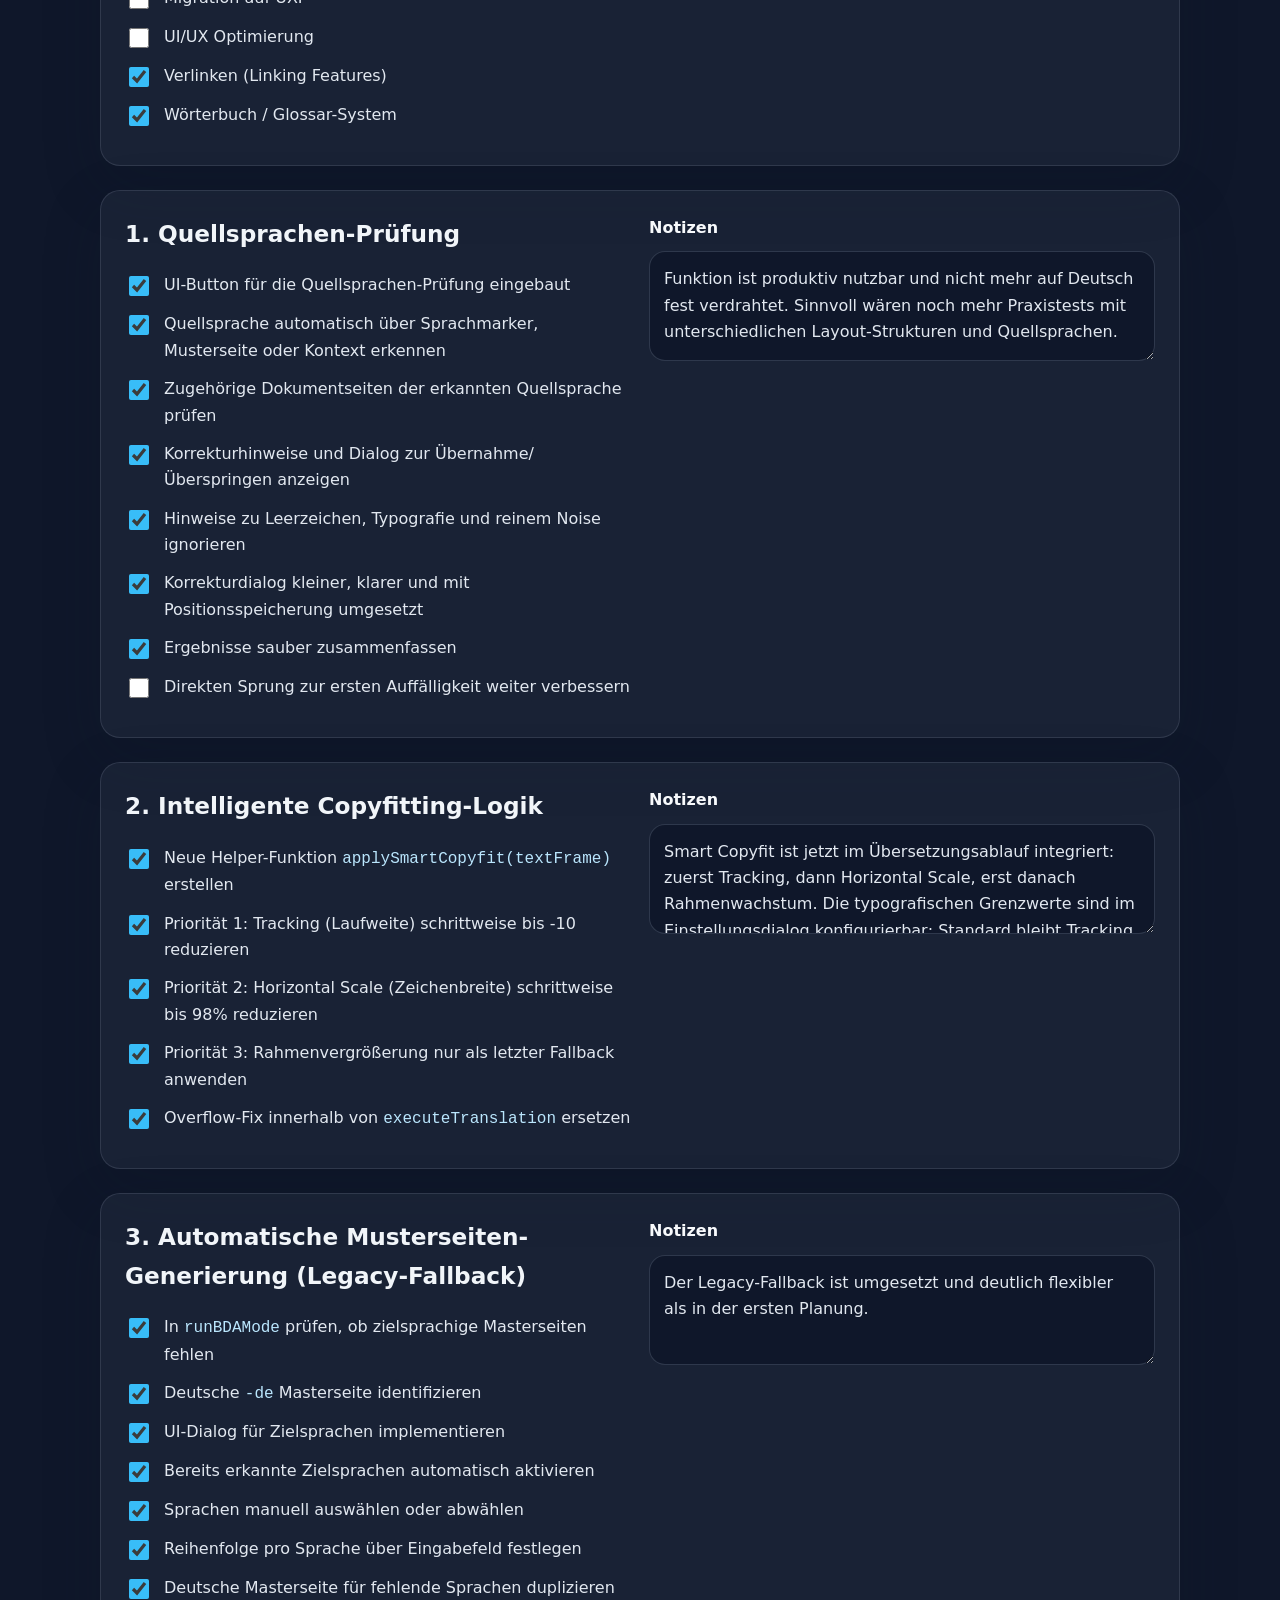
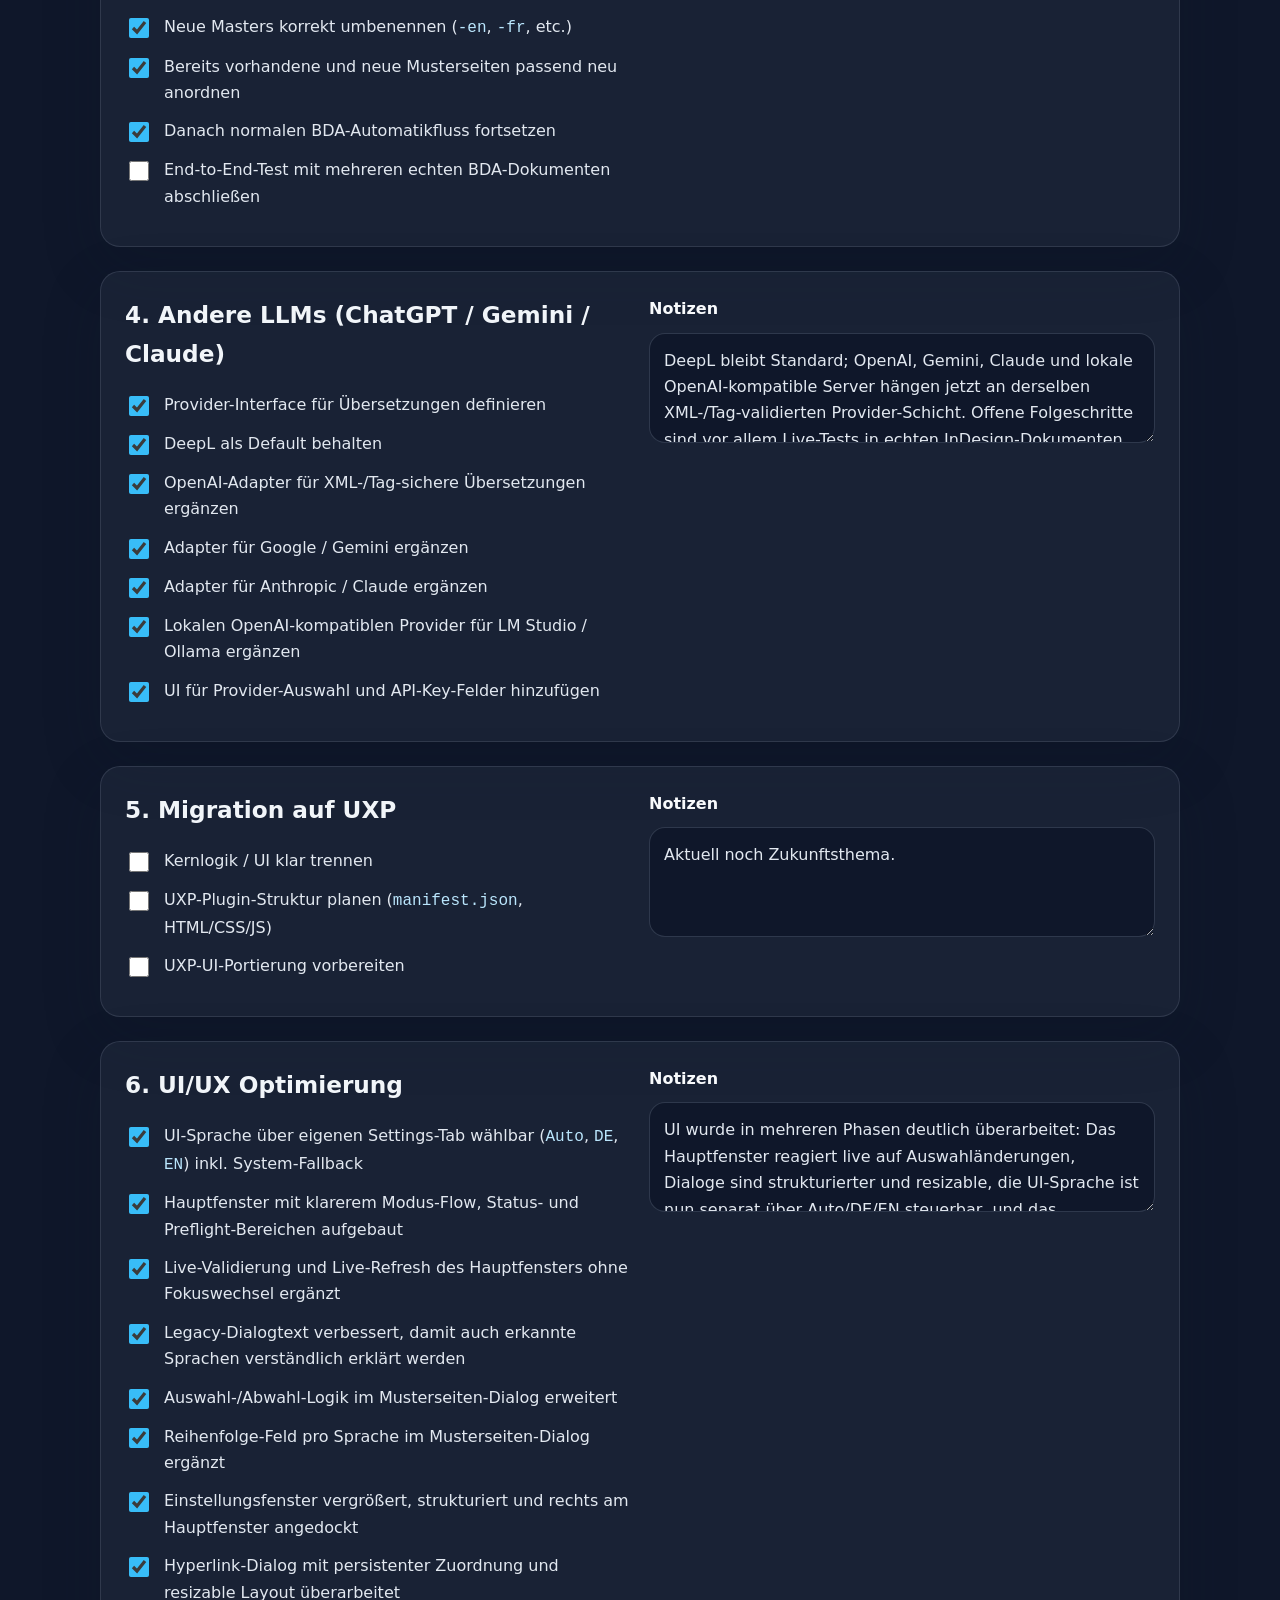
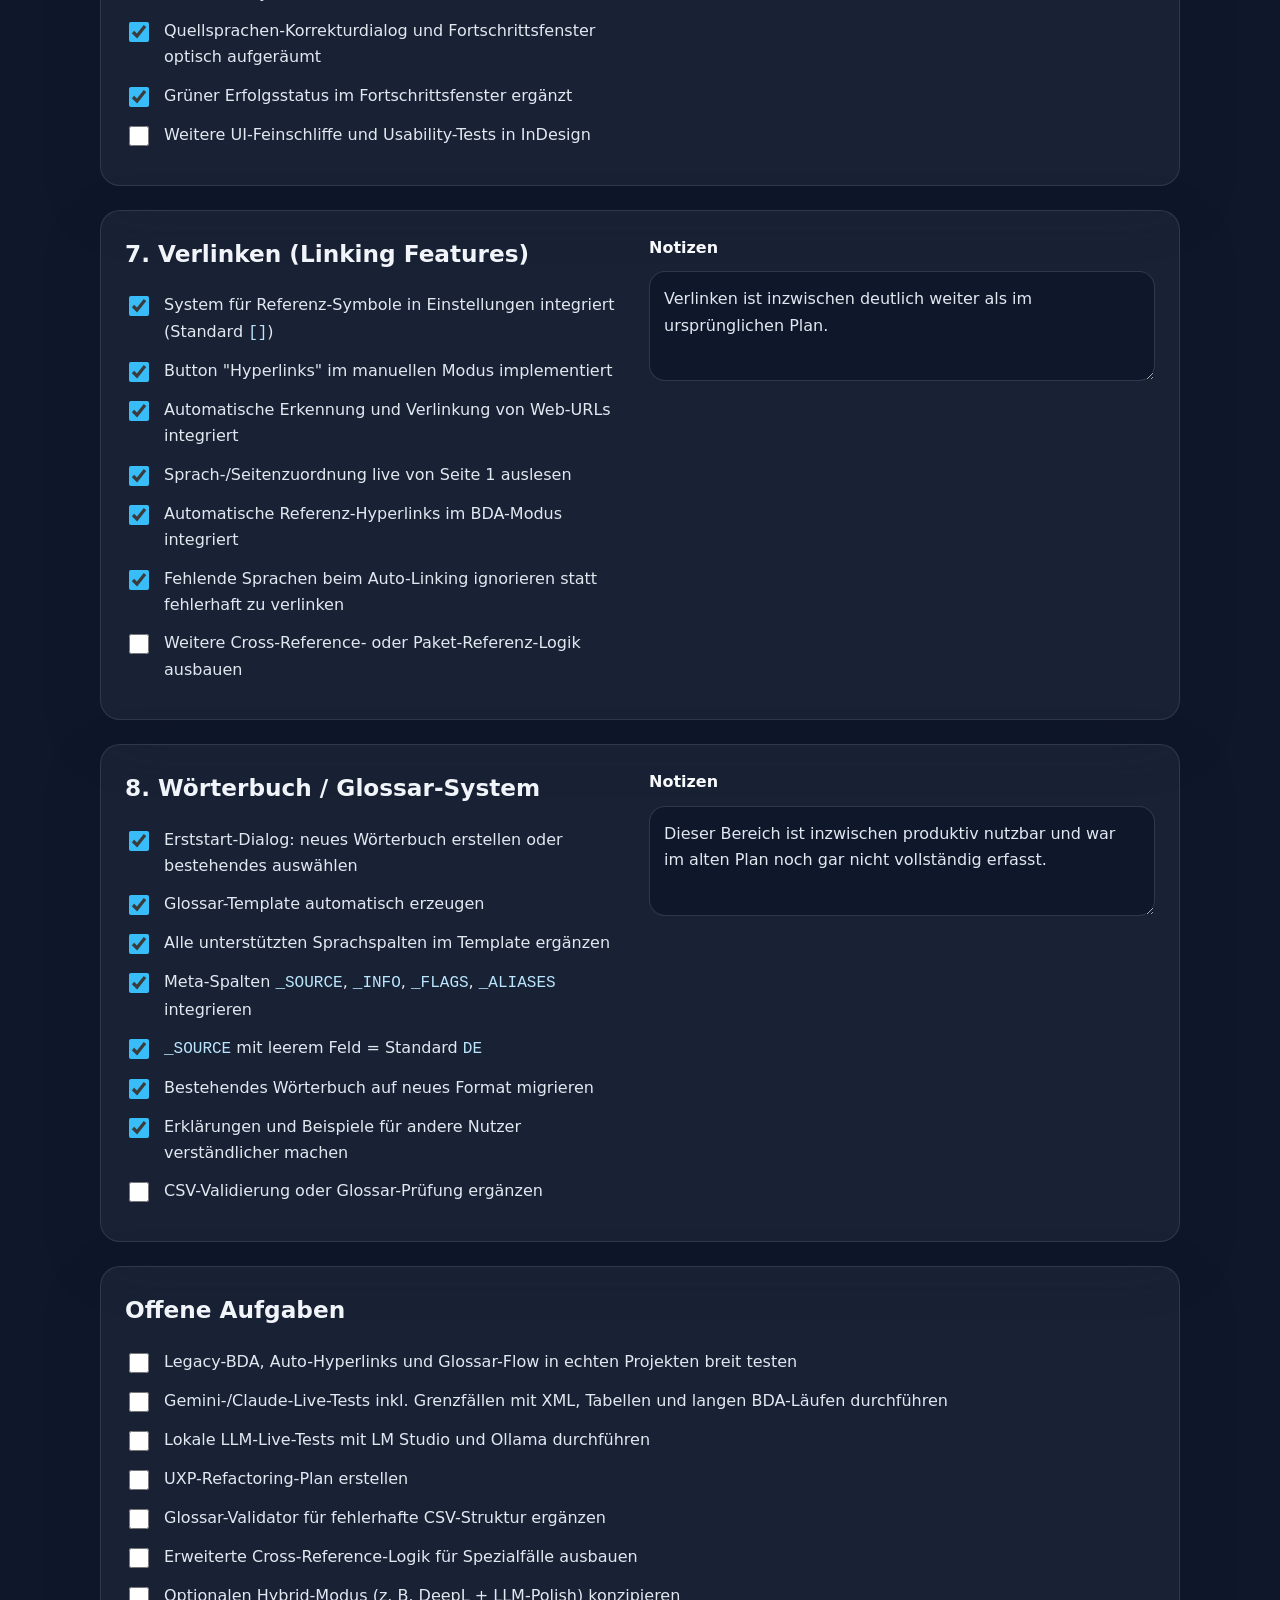
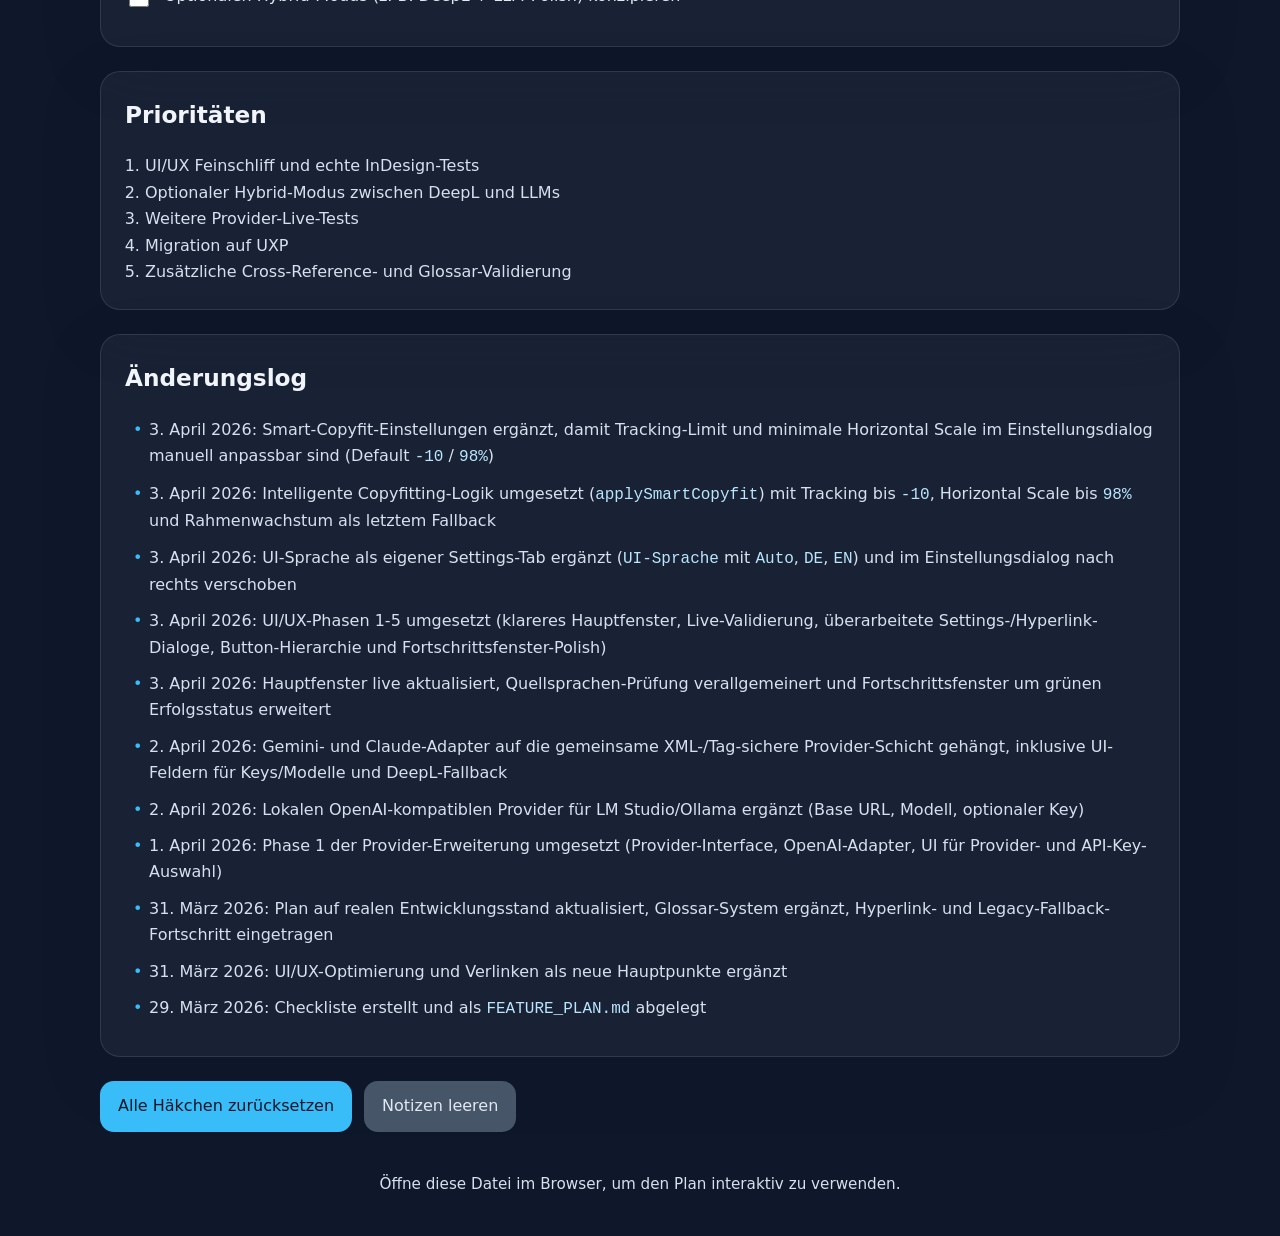
==== commit 852fc36b: "Intelligente Copyfitting-Logik v2" ====
--- a/FEATURE_PLAN.html
+++ b/FEATURE_PLAN.html
@@ -282,7 +282,7 @@
       </div>
       <div class="small">
         <strong>Notizen</strong>
-        <textarea id="note-2">Smart Copyfit ist jetzt im Übersetzungsablauf integriert: zuerst Tracking, dann Horizontal Scale, erst danach Rahmenwachstum. Offen bleiben vor allem Praxistests mit echten InDesign-Dokumenten und unterschiedlichen Layouts.</textarea>
+        <textarea id="note-2">Smart Copyfit ist jetzt im Übersetzungsablauf integriert: zuerst Tracking, dann Horizontal Scale, erst danach Rahmenwachstum. Die typografischen Grenzwerte sind im Einstellungsdialog konfigurierbar; Standard bleibt Tracking bis -10 und Horizontal Scale bis 98%. Offen bleiben vor allem Praxistests mit echten InDesign-Dokumenten und unterschiedlichen Layouts.</textarea>
       </div>
     </div>
   </section>
@@ -445,6 +445,7 @@
   <section>
     <h2>Änderungslog</h2>
     <ul class="plain-list">
+      <li>3. April 2026: Smart-Copyfit-Einstellungen ergänzt, damit Tracking-Limit und minimale Horizontal Scale im Einstellungsdialog manuell anpassbar sind (Default <code>-10</code> / <code>98%</code>)</li>
       <li>3. April 2026: Intelligente Copyfitting-Logik umgesetzt (<code>applySmartCopyfit</code>) mit Tracking bis <code>-10</code>, Horizontal Scale bis <code>98%</code> und Rahmenwachstum als letztem Fallback</li>
       <li>3. April 2026: UI-Sprache als eigener Settings-Tab ergänzt (<code>UI-Sprache</code> mit <code>Auto</code>, <code>DE</code>, <code>EN</code>) und im Einstellungsdialog nach rechts verschoben</li>
       <li>3. April 2026: UI/UX-Phasen 1-5 umgesetzt (klareres Hauptfenster, Live-Validierung, überarbeitete Settings-/Hyperlink-Dialoge, Button-Hierarchie und Fortschrittsfenster-Polish)</li>
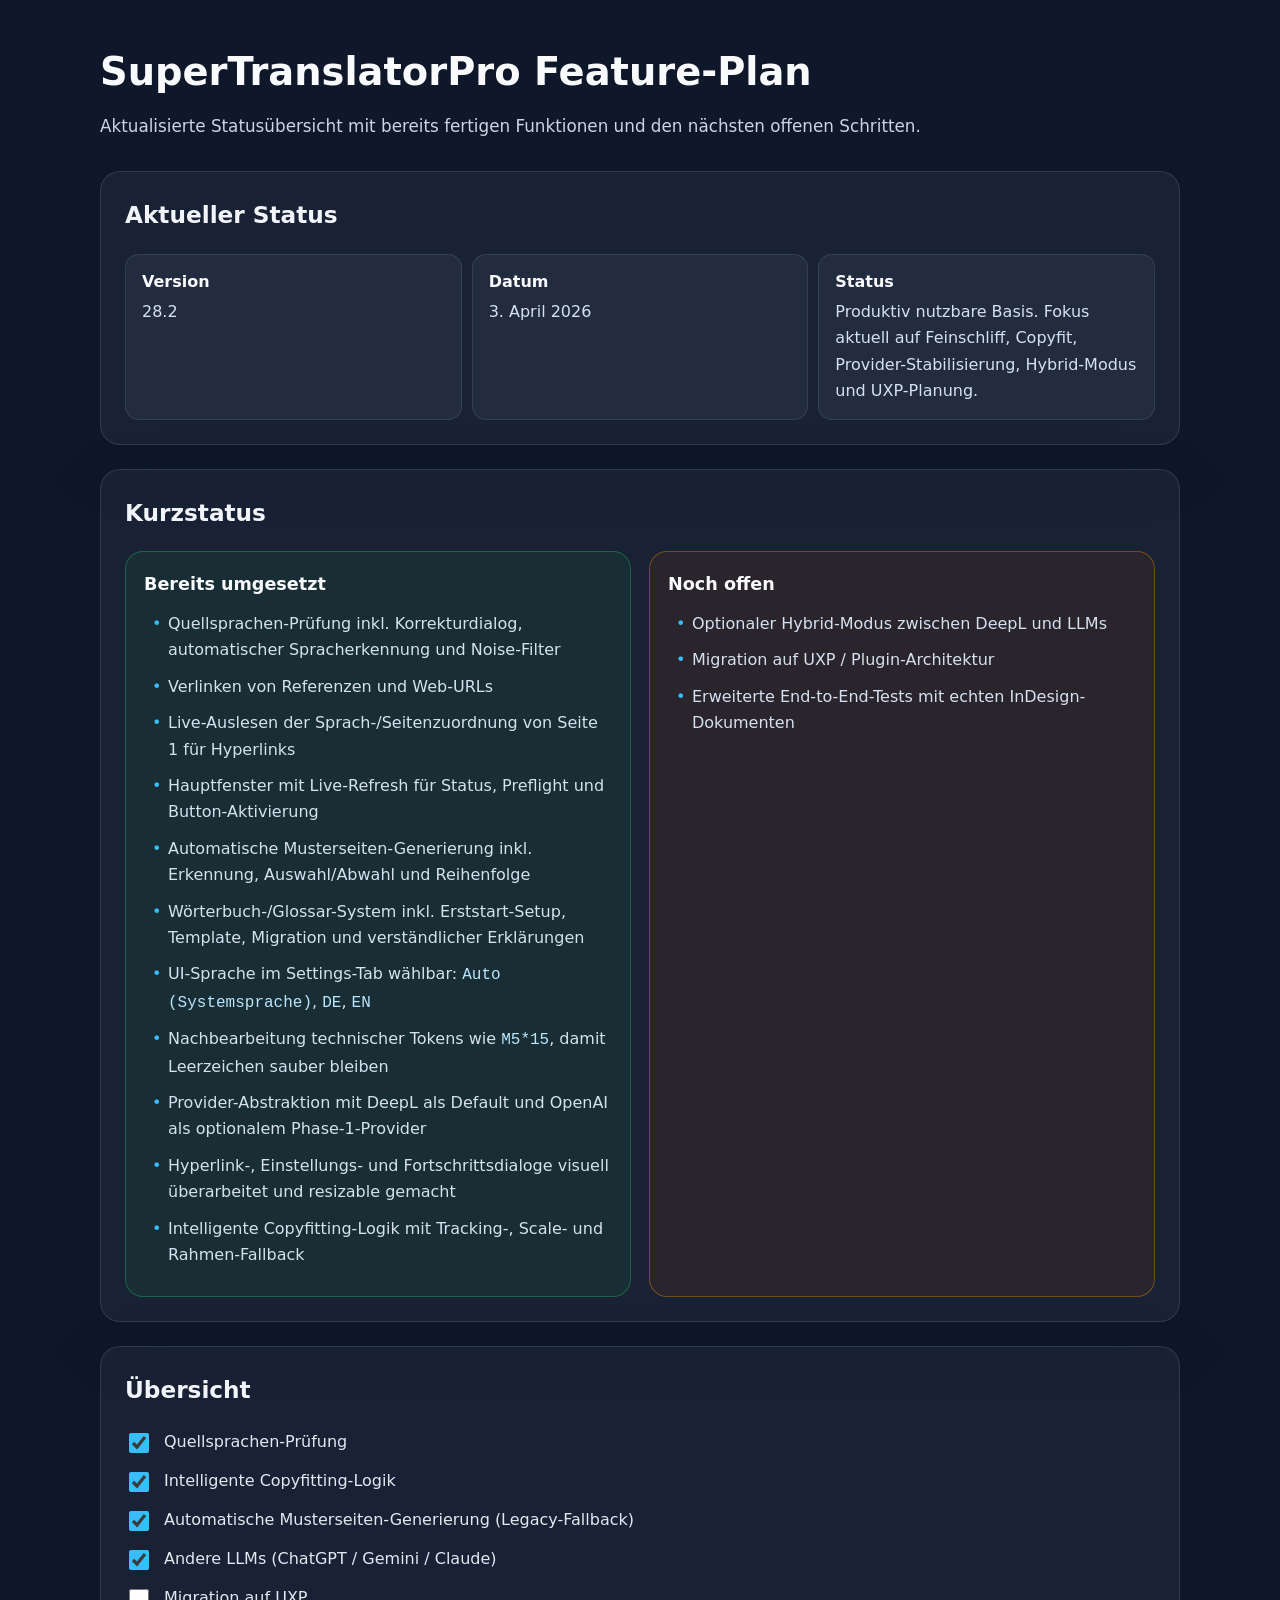
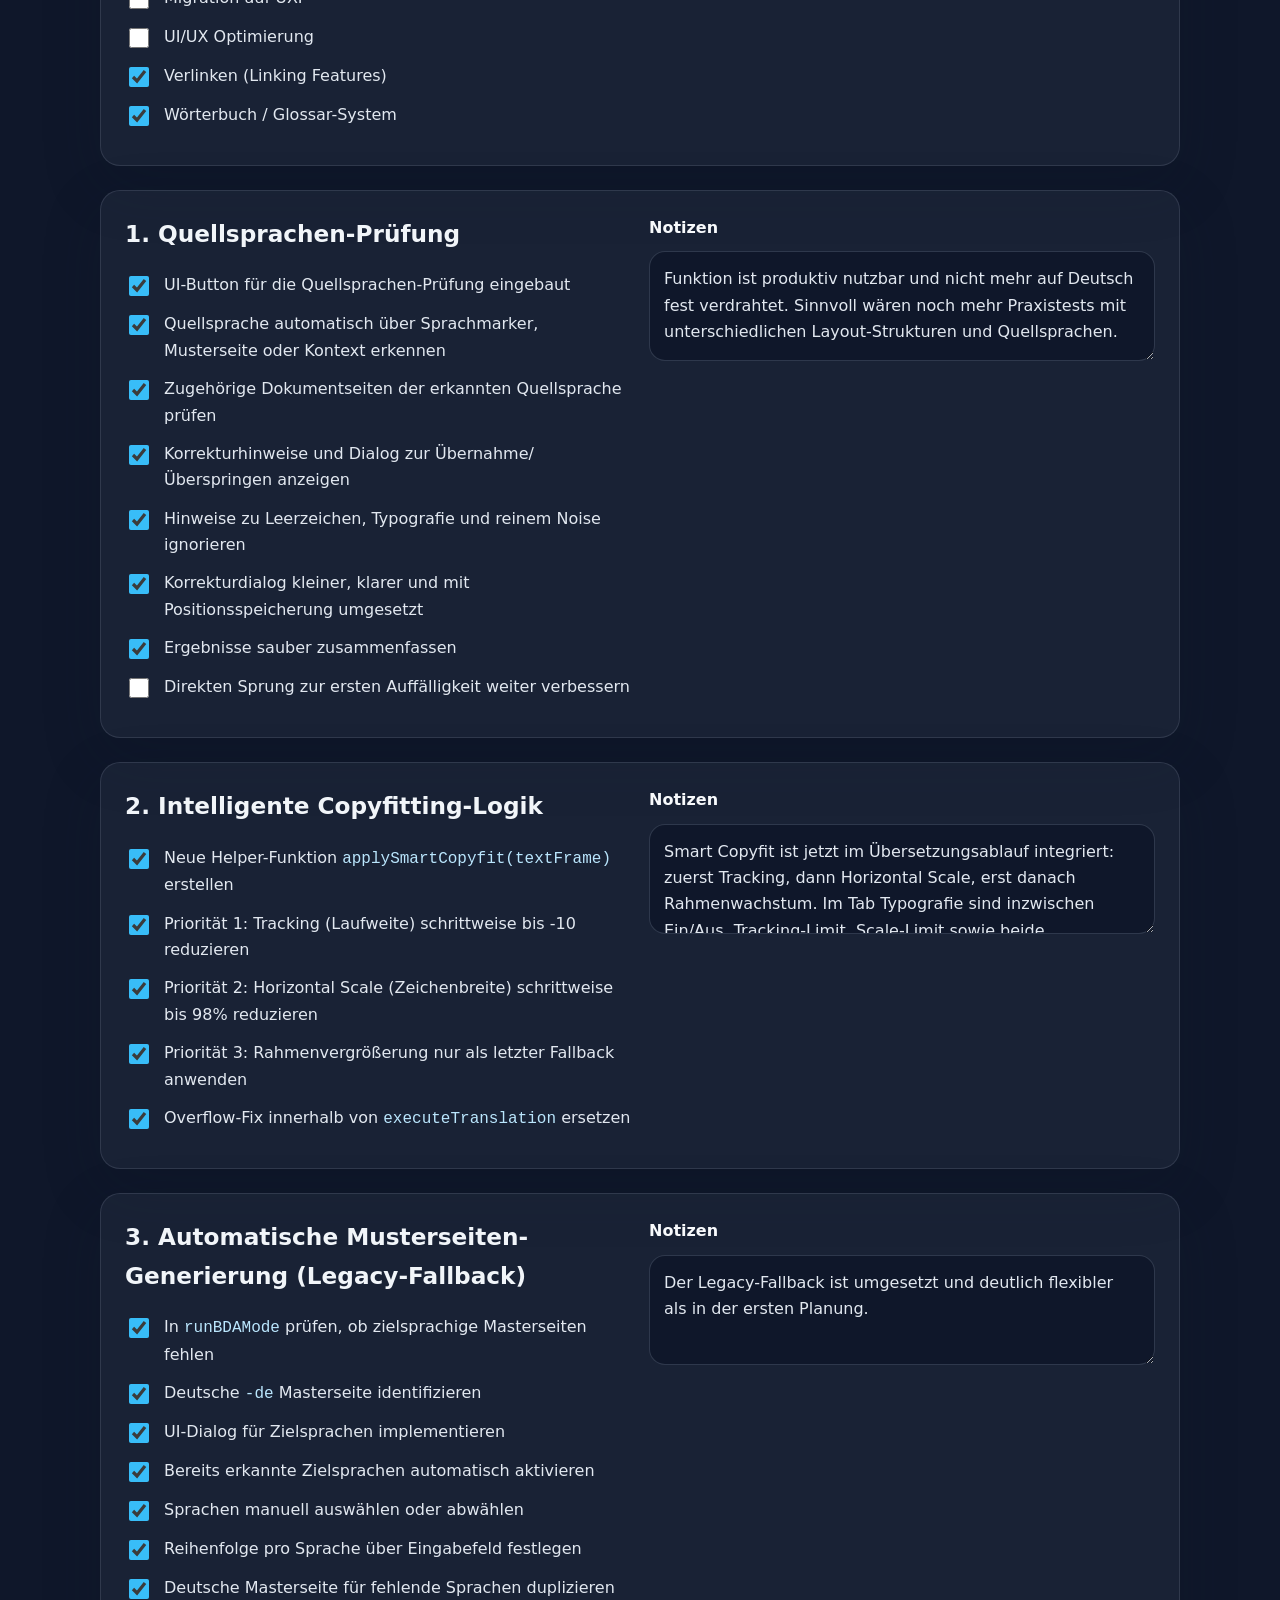
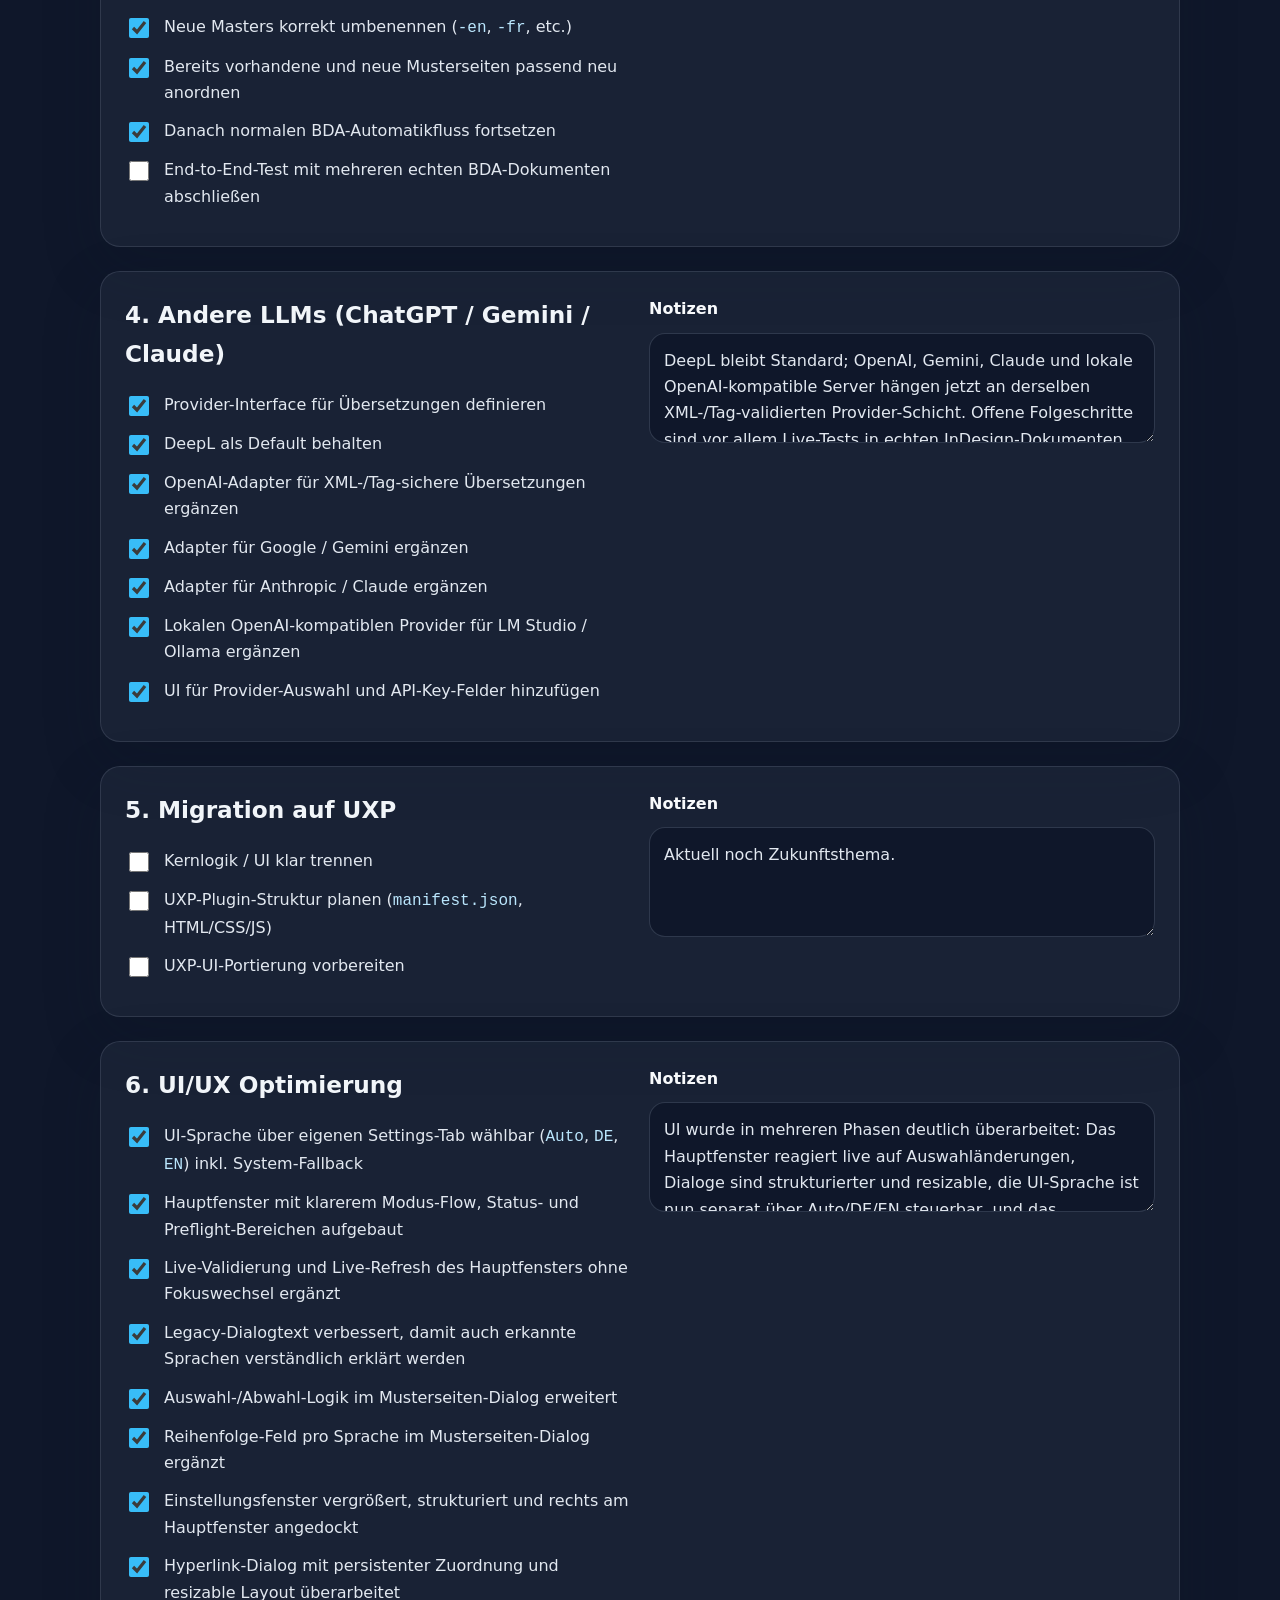
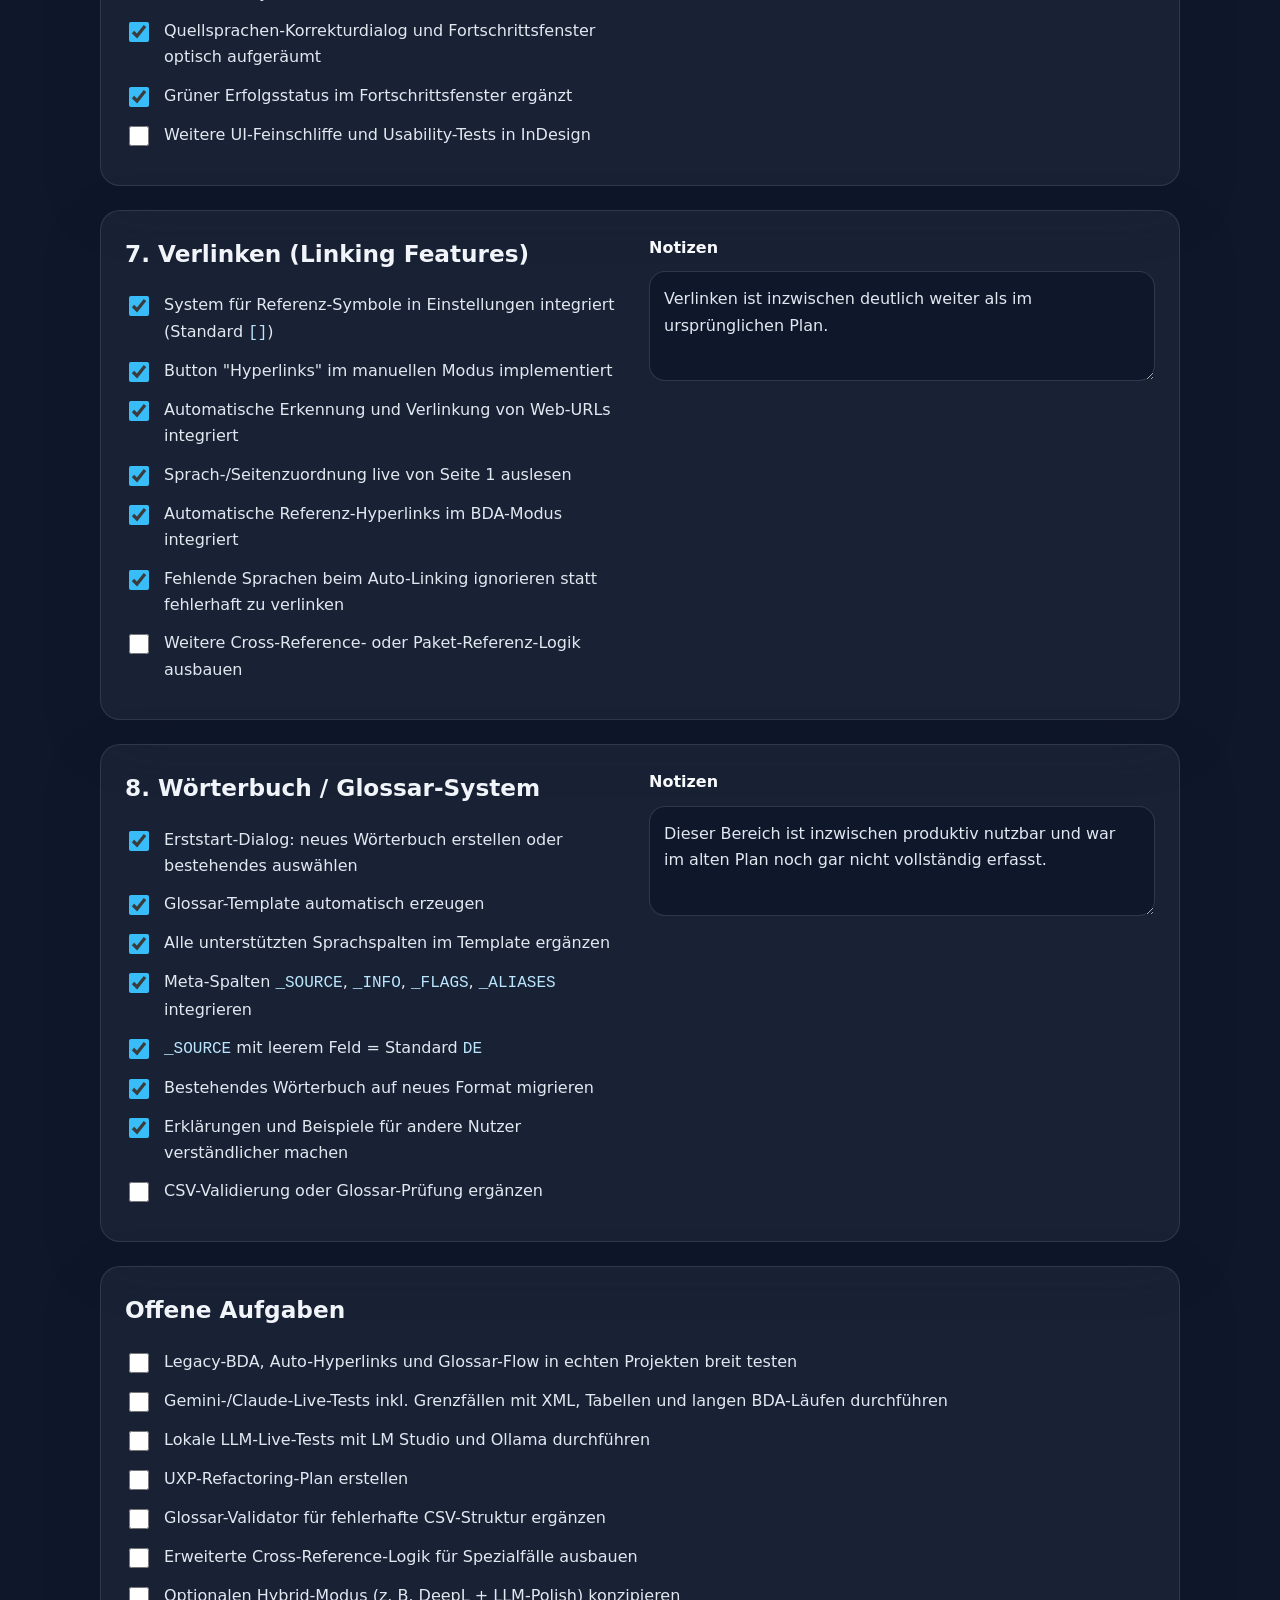
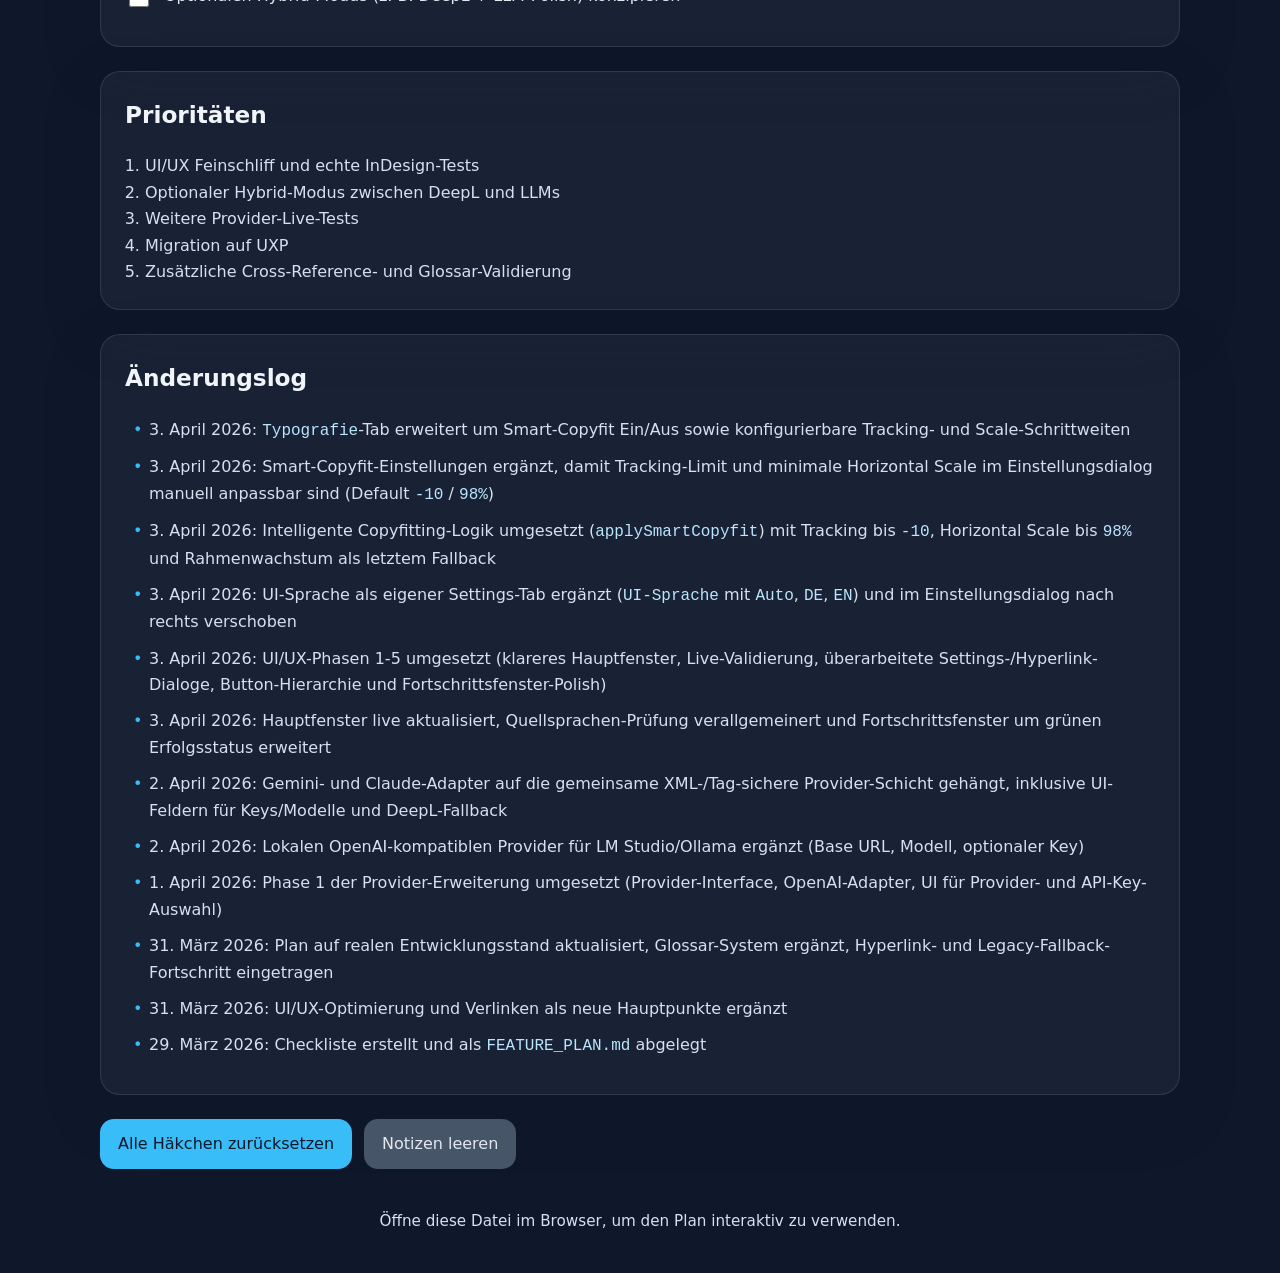
==== commit 5340bbf7: "Copyfitting Logik v5" ====
--- a/FEATURE_PLAN.html
+++ b/FEATURE_PLAN.html
@@ -282,7 +282,7 @@
       </div>
       <div class="small">
         <strong>Notizen</strong>
-        <textarea id="note-2">Smart Copyfit ist jetzt im Übersetzungsablauf integriert: zuerst Tracking, dann Horizontal Scale, erst danach Rahmenwachstum. Die typografischen Grenzwerte sind im Einstellungsdialog konfigurierbar; Standard bleibt Tracking bis -10 und Horizontal Scale bis 98%. Offen bleiben vor allem Praxistests mit echten InDesign-Dokumenten und unterschiedlichen Layouts.</textarea>
+        <textarea id="note-2">Smart Copyfit ist jetzt im Übersetzungsablauf integriert: zuerst Tracking, dann Horizontal Scale, erst danach Rahmenwachstum. Im Tab Typografie sind inzwischen Ein/Aus, Tracking-Limit, Scale-Limit sowie beide Schrittweiten konfigurierbar; Standard bleibt Tracking bis -10, Horizontal Scale bis 98%, Tracking-Schrittweite 2, Scale-Schrittweite 1. Offen bleiben vor allem Praxistests mit echten InDesign-Dokumenten und unterschiedlichen Layouts.</textarea>
       </div>
     </div>
   </section>
@@ -445,6 +445,7 @@
   <section>
     <h2>Änderungslog</h2>
     <ul class="plain-list">
+      <li>3. April 2026: <code>Typografie</code>-Tab erweitert um Smart-Copyfit Ein/Aus sowie konfigurierbare Tracking- und Scale-Schrittweiten</li>
       <li>3. April 2026: Smart-Copyfit-Einstellungen ergänzt, damit Tracking-Limit und minimale Horizontal Scale im Einstellungsdialog manuell anpassbar sind (Default <code>-10</code> / <code>98%</code>)</li>
       <li>3. April 2026: Intelligente Copyfitting-Logik umgesetzt (<code>applySmartCopyfit</code>) mit Tracking bis <code>-10</code>, Horizontal Scale bis <code>98%</code> und Rahmenwachstum als letztem Fallback</li>
       <li>3. April 2026: UI-Sprache als eigener Settings-Tab ergänzt (<code>UI-Sprache</code> mit <code>Auto</code>, <code>DE</code>, <code>EN</code>) und im Einstellungsdialog nach rechts verschoben</li>
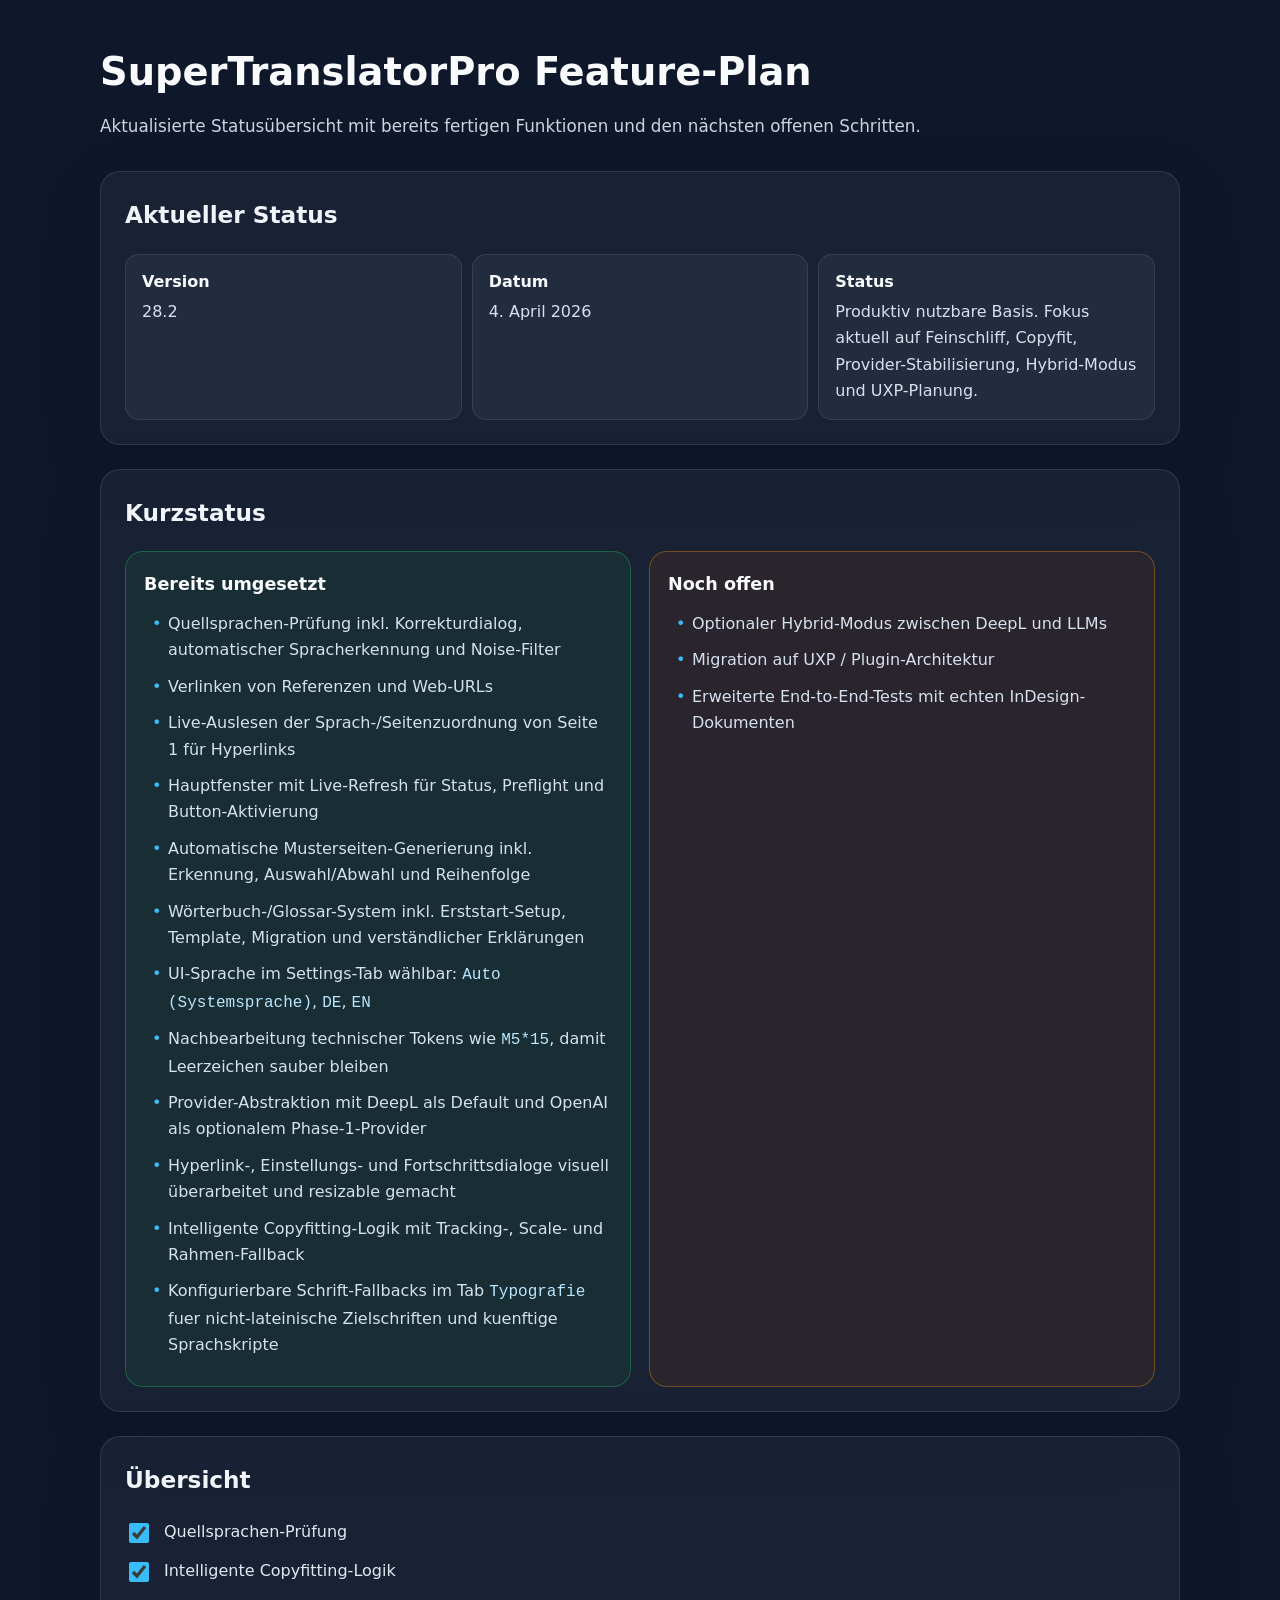
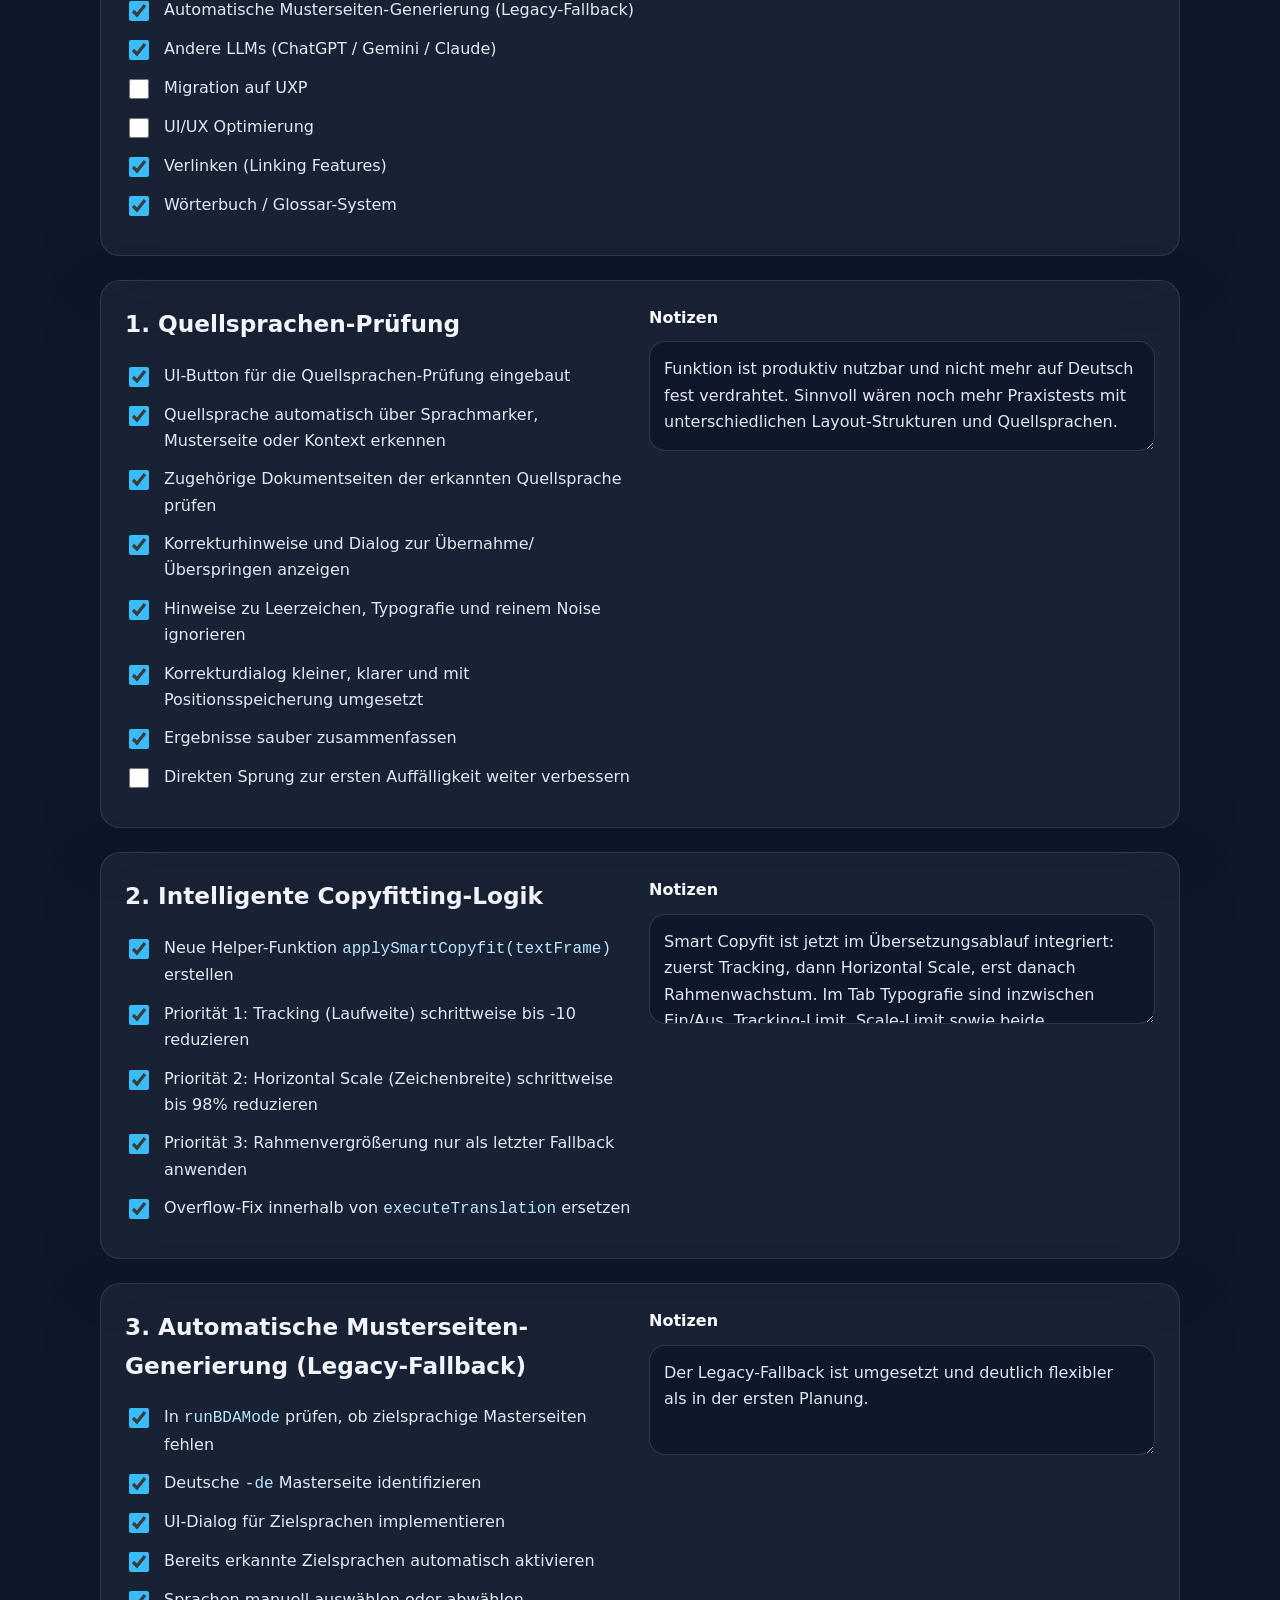
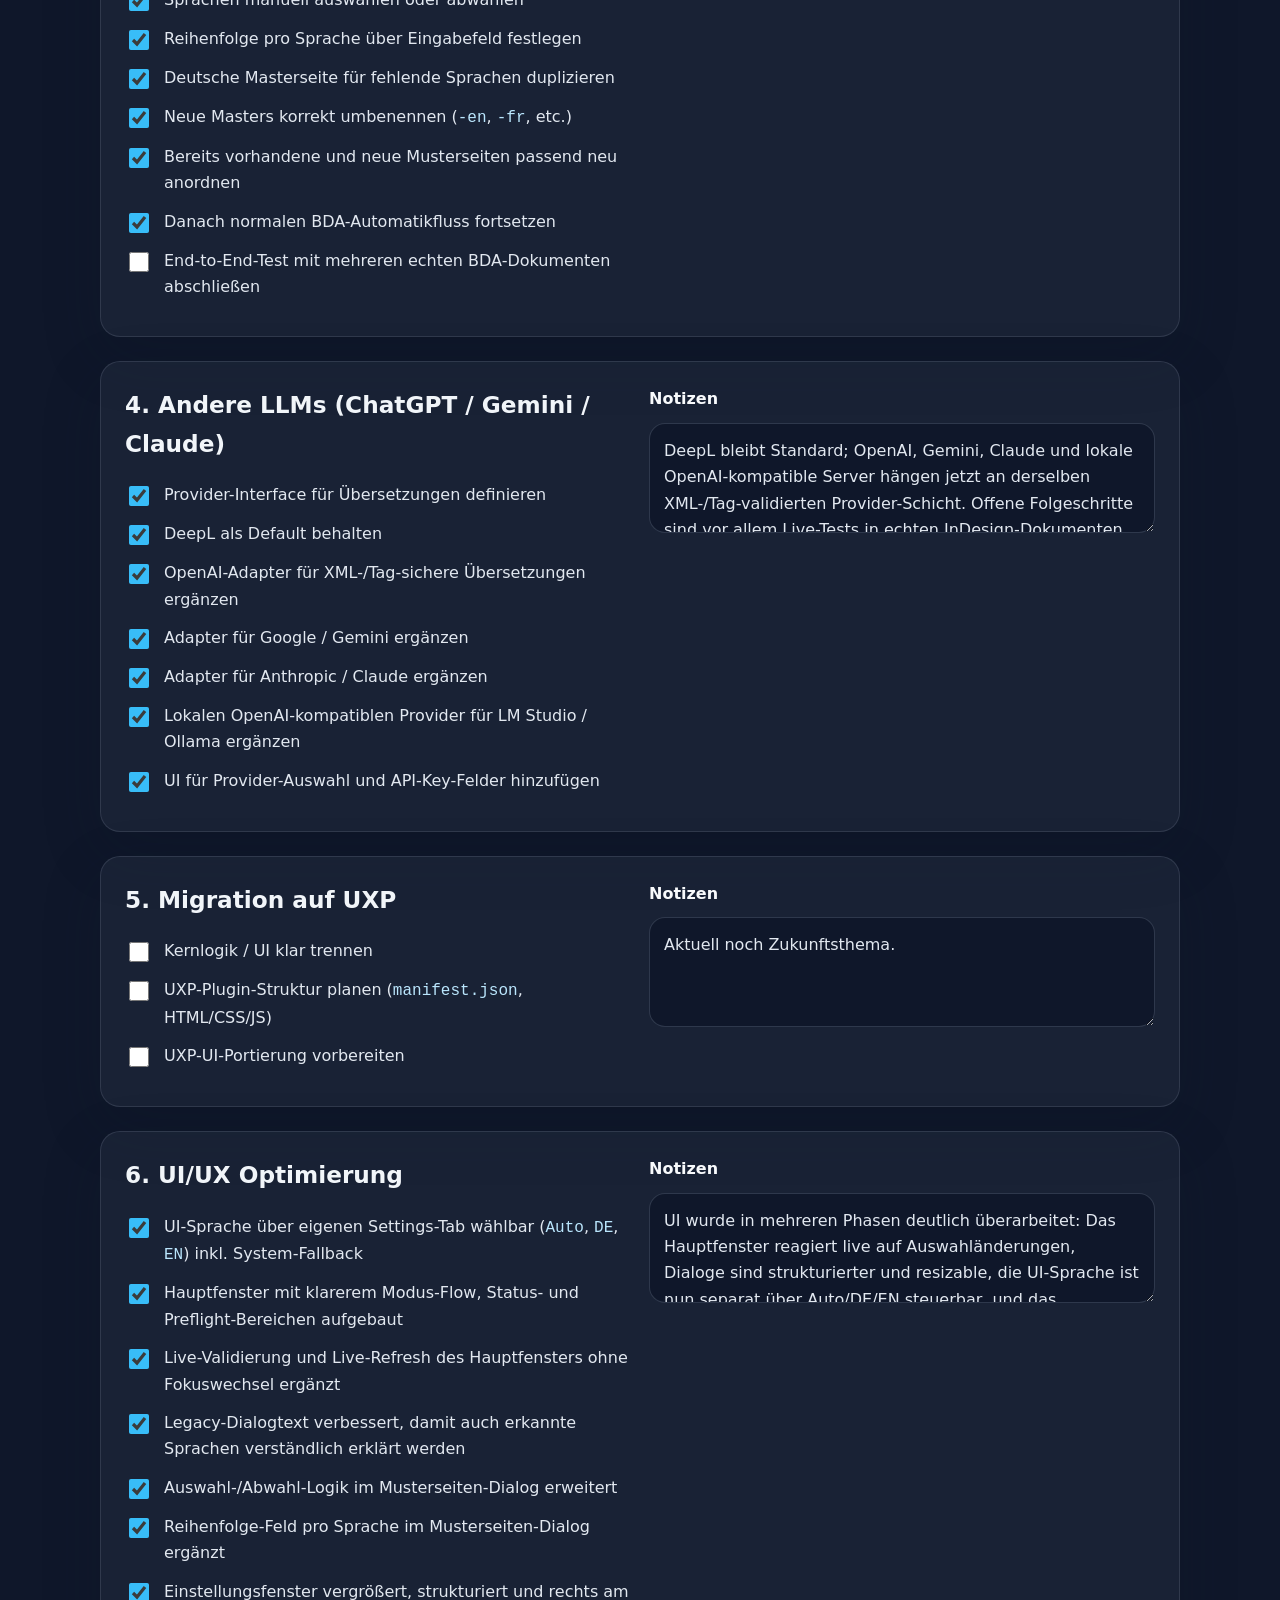
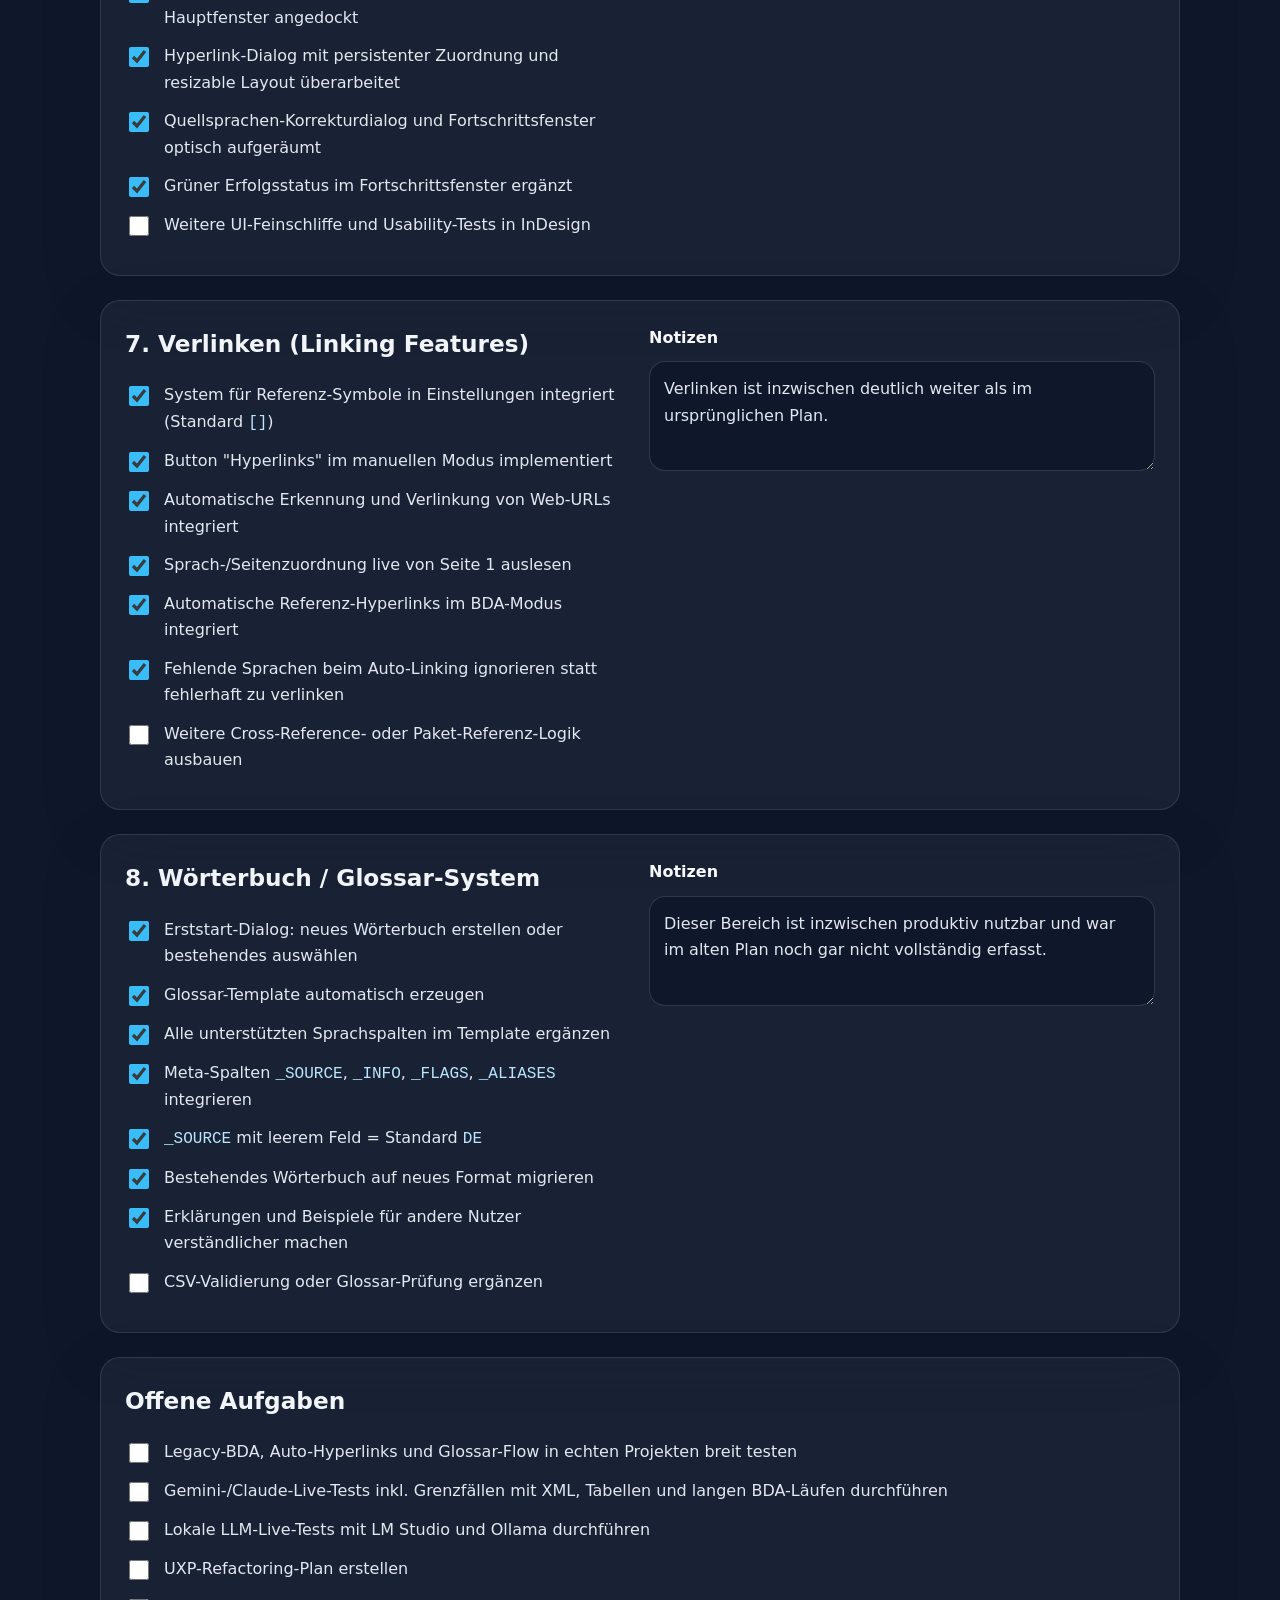
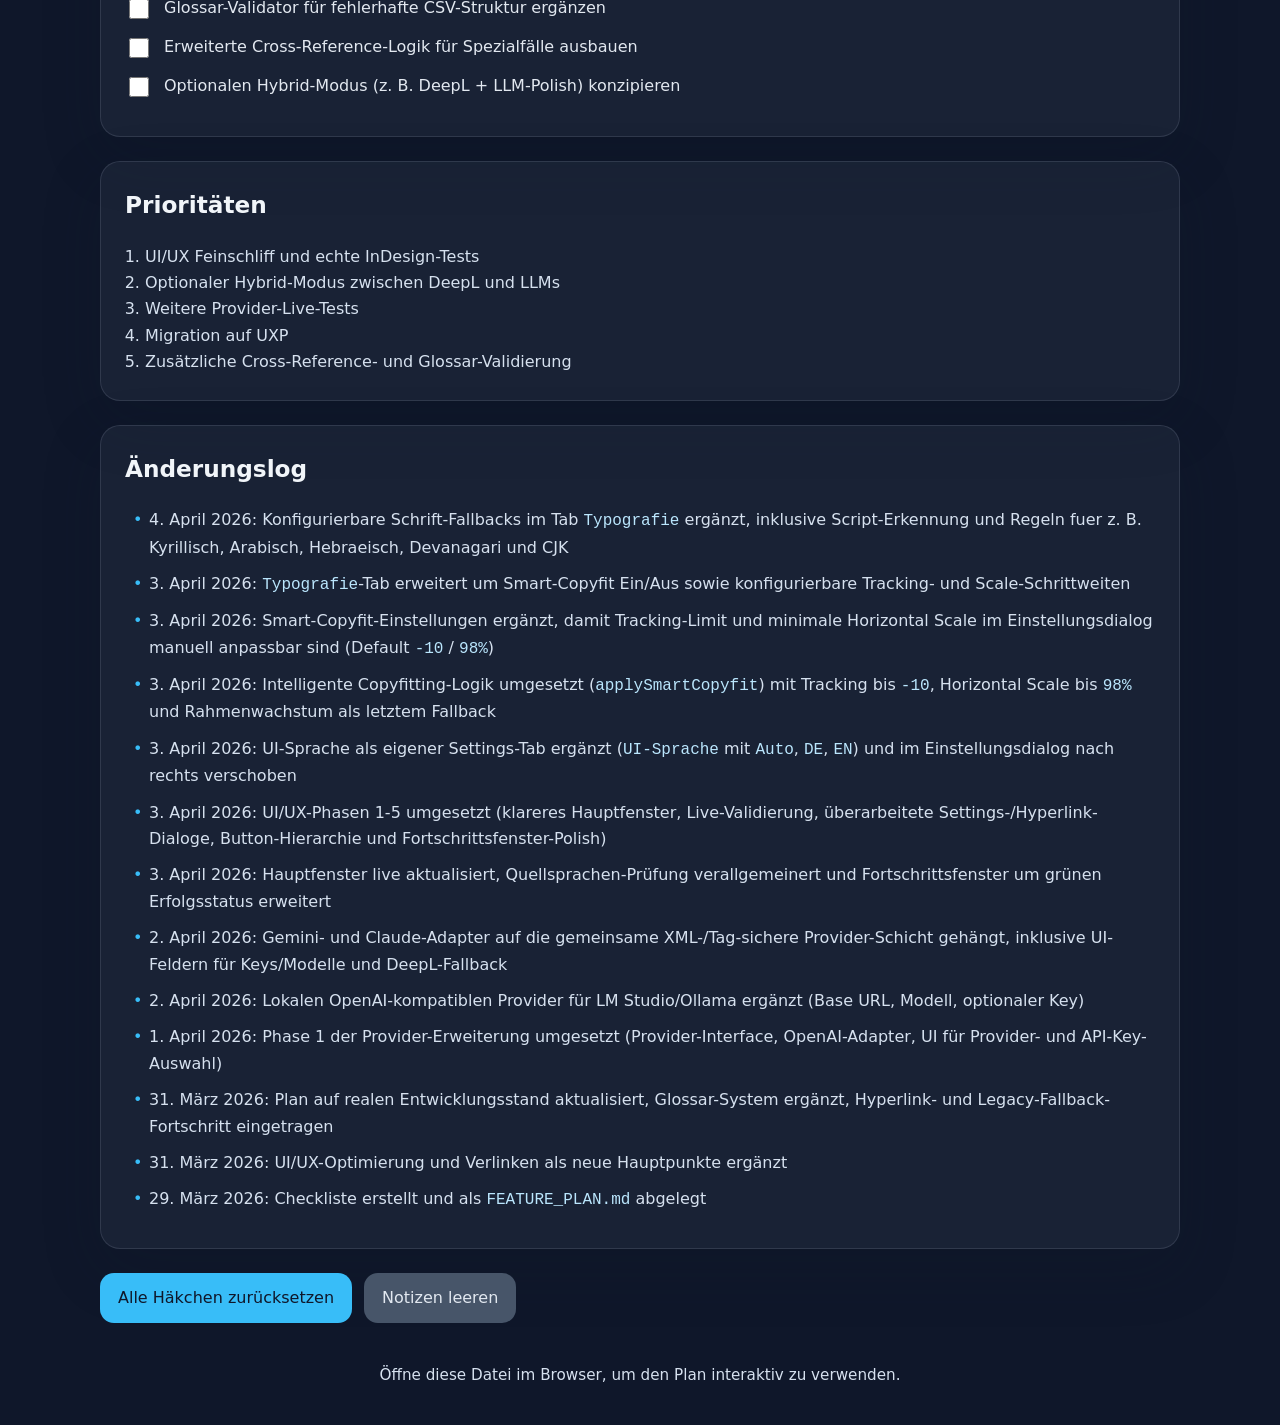
==== commit 9aac4763: "Fallback Sprache v1" ====
--- a/FEATURE_PLAN.html
+++ b/FEATURE_PLAN.html
@@ -197,7 +197,7 @@
     <h2>Aktueller Status</h2>
     <ul class="meta-list">
       <li><strong>Version</strong>28.2</li>
-      <li><strong>Datum</strong>3. April 2026</li>
+      <li><strong>Datum</strong>4. April 2026</li>
       <li><strong>Status</strong>Produktiv nutzbare Basis. Fokus aktuell auf Feinschliff, Copyfit, Provider-Stabilisierung, Hybrid-Modus und UXP-Planung.</li>
     </ul>
   </section>
@@ -219,6 +219,7 @@
           <li>Provider-Abstraktion mit DeepL als Default und OpenAI als optionalem Phase-1-Provider</li>
           <li>Hyperlink-, Einstellungs- und Fortschrittsdialoge visuell überarbeitet und resizable gemacht</li>
           <li>Intelligente Copyfitting-Logik mit Tracking-, Scale- und Rahmen-Fallback</li>
+          <li>Konfigurierbare Schrift-Fallbacks im Tab <code>Typografie</code> fuer nicht-lateinische Zielschriften und kuenftige Sprachskripte</li>
         </ul>
       </div>
       <div class="status-card open">
@@ -445,6 +446,7 @@
   <section>
     <h2>Änderungslog</h2>
     <ul class="plain-list">
+      <li>4. April 2026: Konfigurierbare Schrift-Fallbacks im Tab <code>Typografie</code> ergänzt, inklusive Script-Erkennung und Regeln fuer z. B. Kyrillisch, Arabisch, Hebraeisch, Devanagari und CJK</li>
       <li>3. April 2026: <code>Typografie</code>-Tab erweitert um Smart-Copyfit Ein/Aus sowie konfigurierbare Tracking- und Scale-Schrittweiten</li>
       <li>3. April 2026: Smart-Copyfit-Einstellungen ergänzt, damit Tracking-Limit und minimale Horizontal Scale im Einstellungsdialog manuell anpassbar sind (Default <code>-10</code> / <code>98%</code>)</li>
       <li>3. April 2026: Intelligente Copyfitting-Logik umgesetzt (<code>applySmartCopyfit</code>) mit Tracking bis <code>-10</code>, Horizontal Scale bis <code>98%</code> und Rahmenwachstum als letztem Fallback</li>
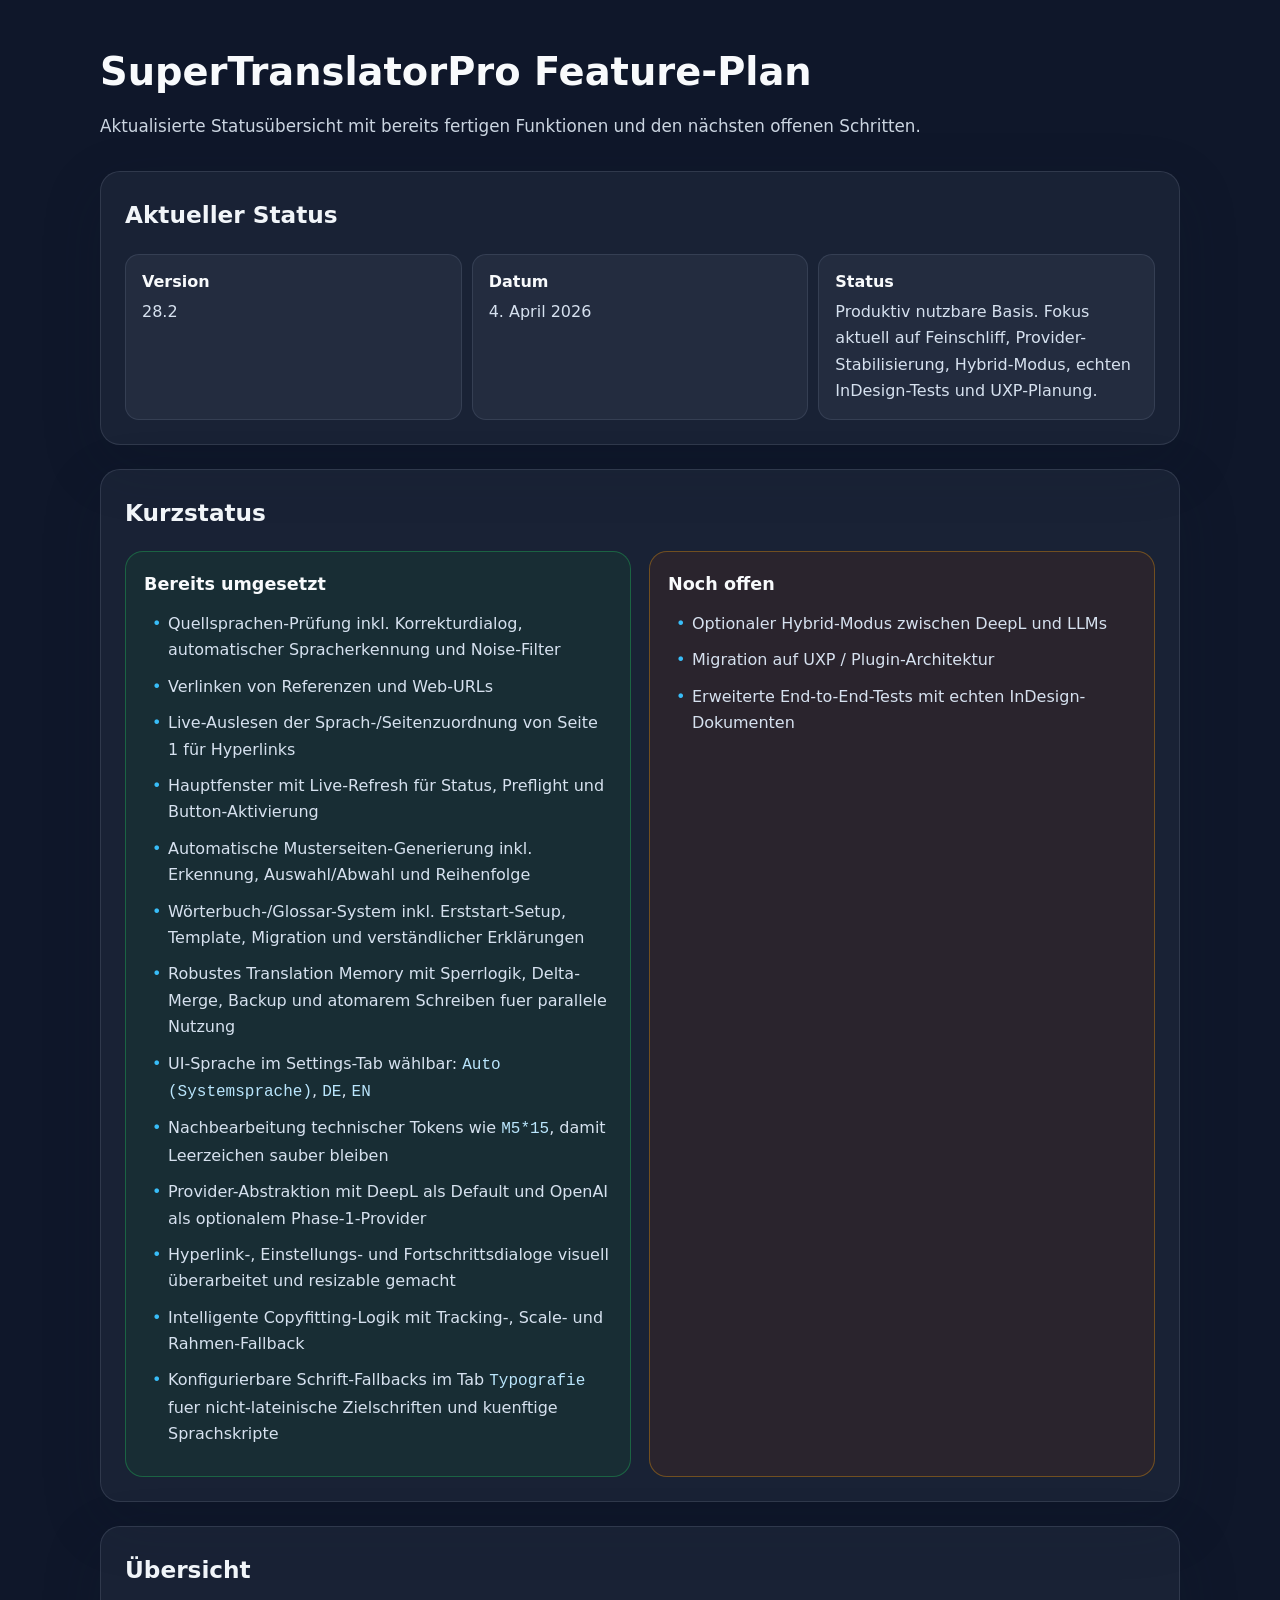
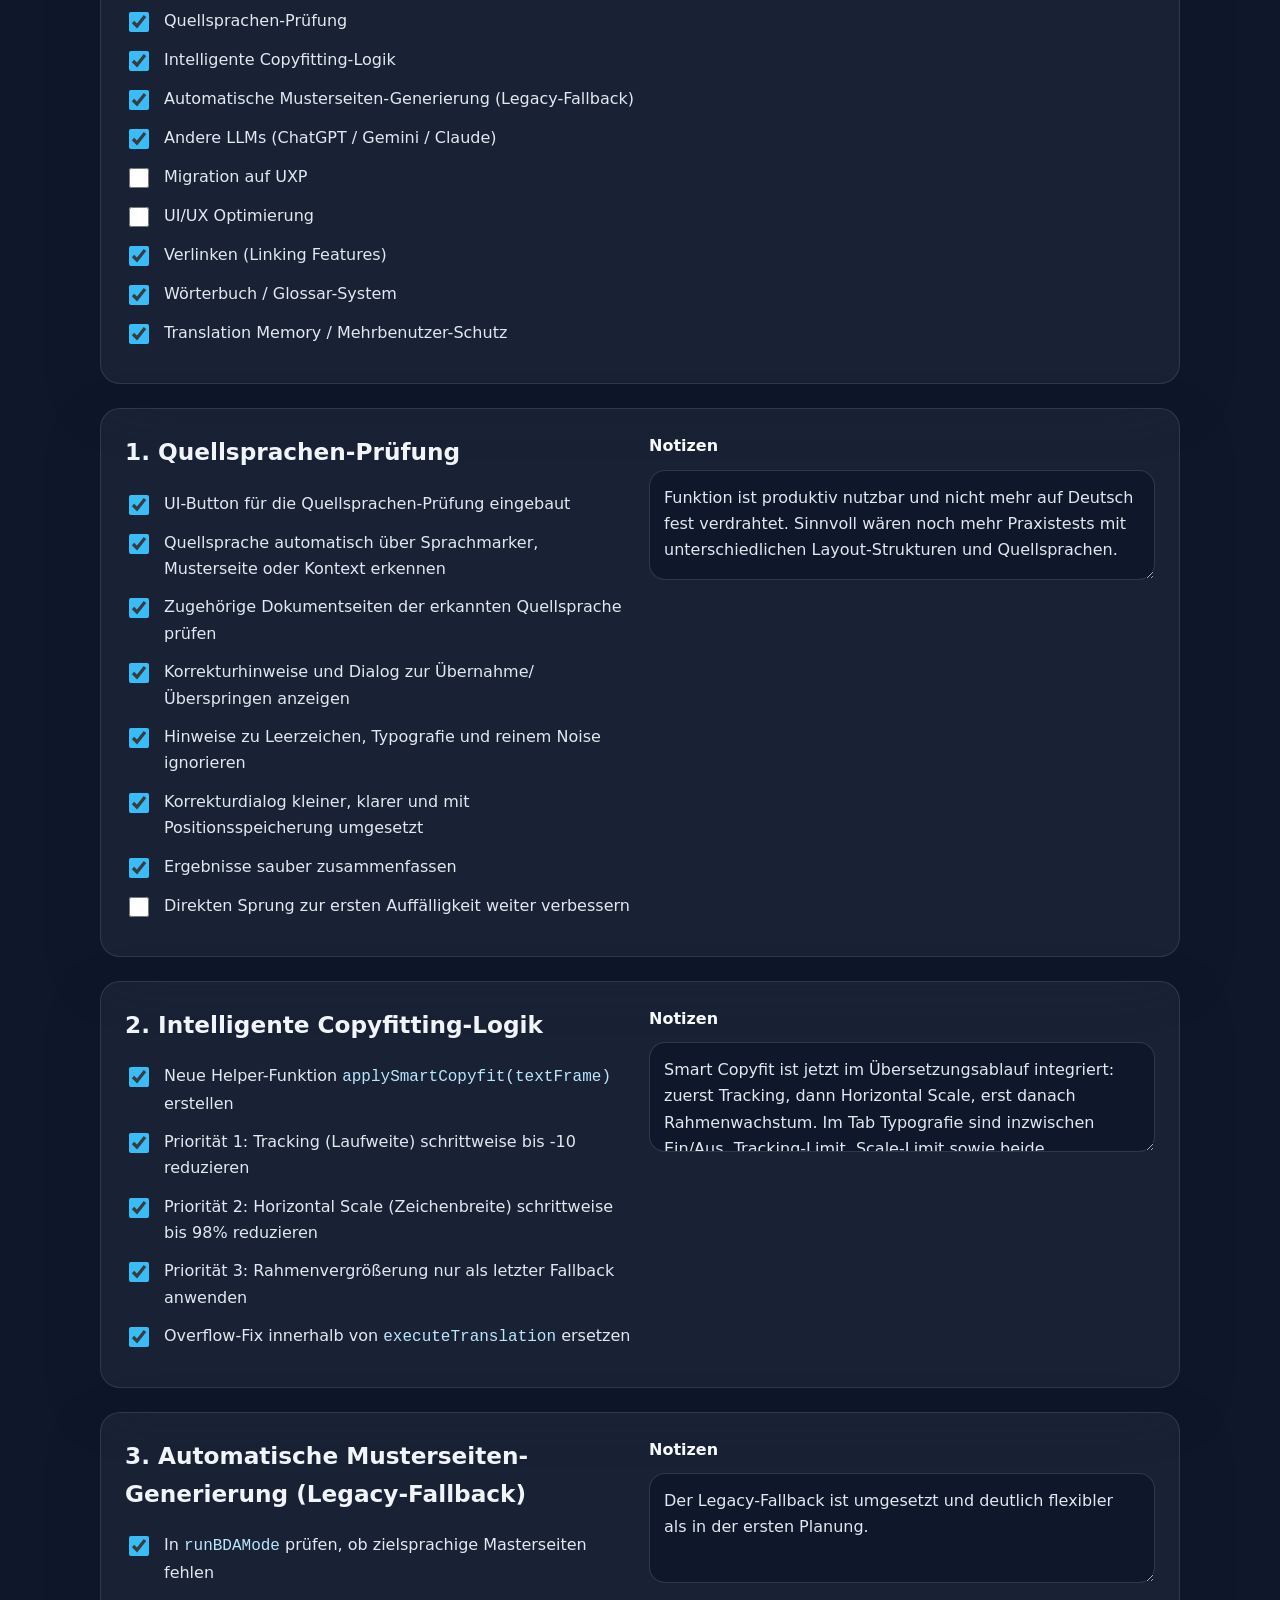
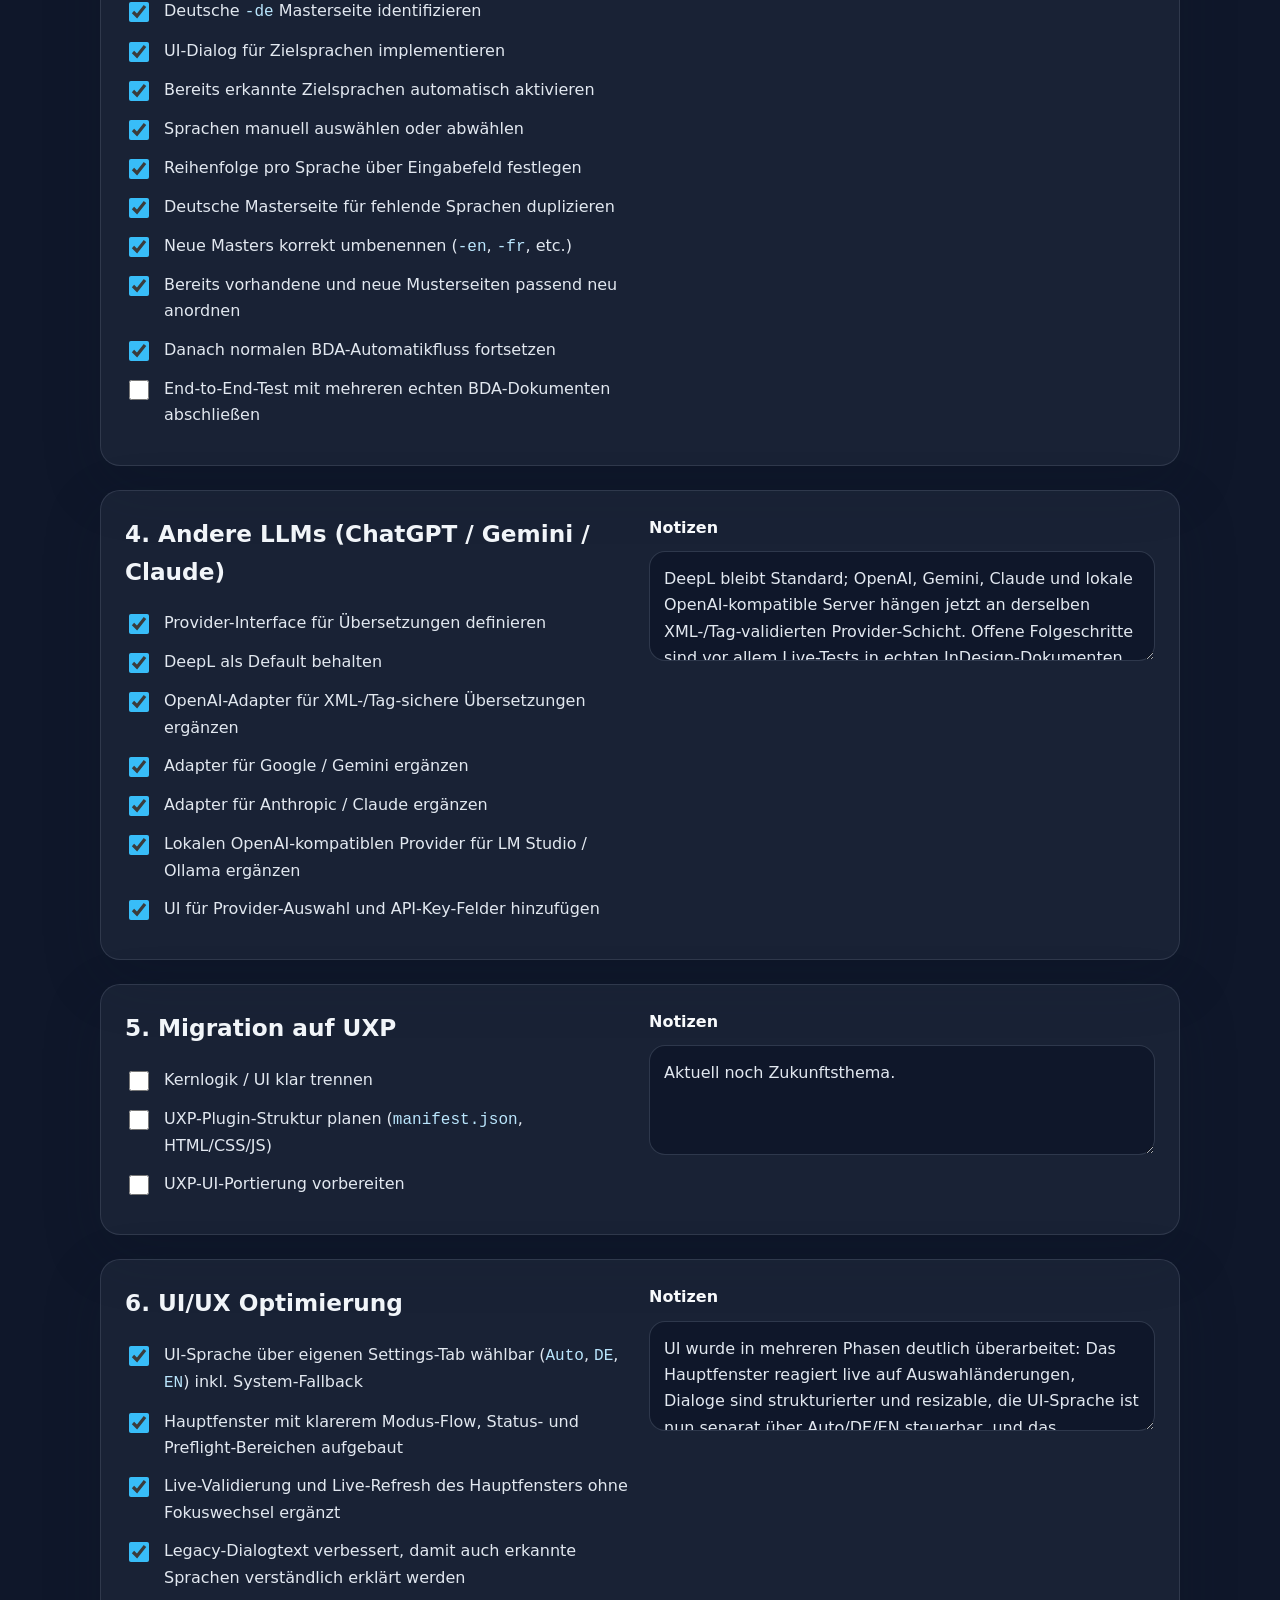
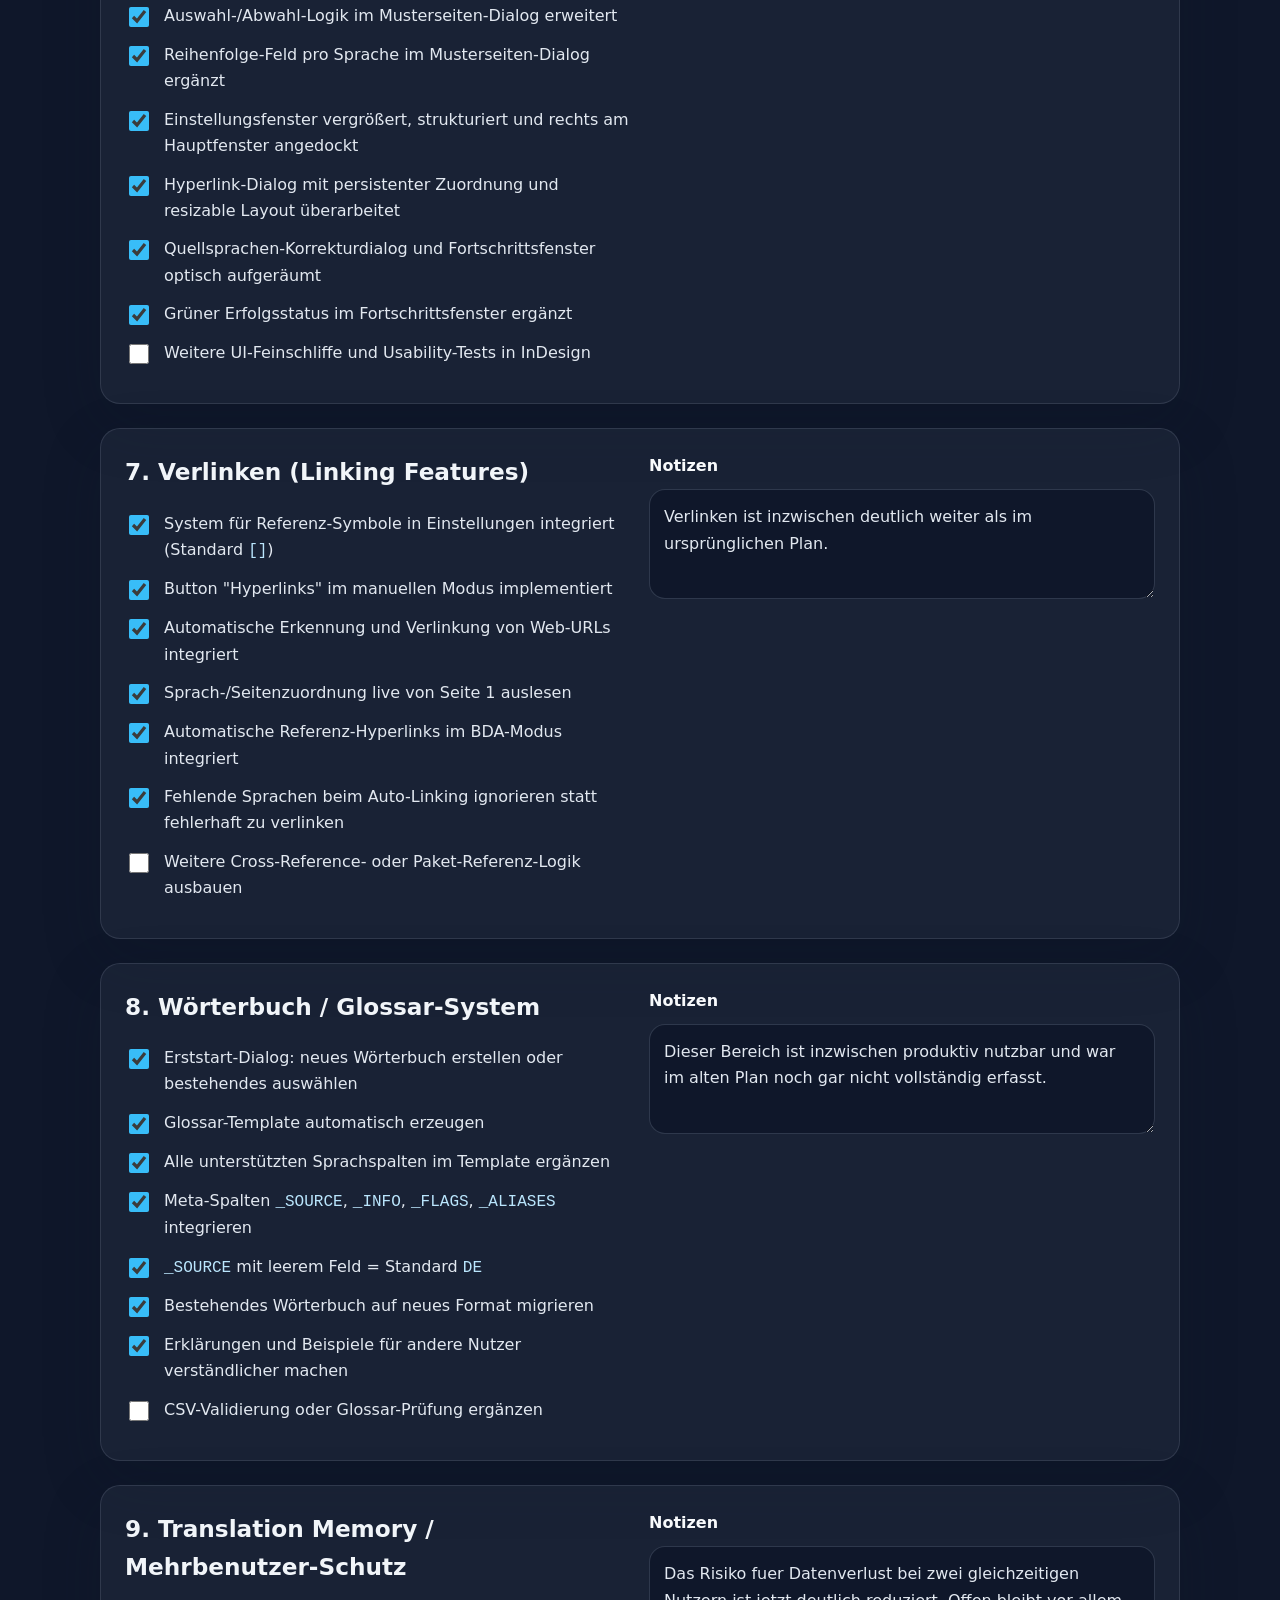
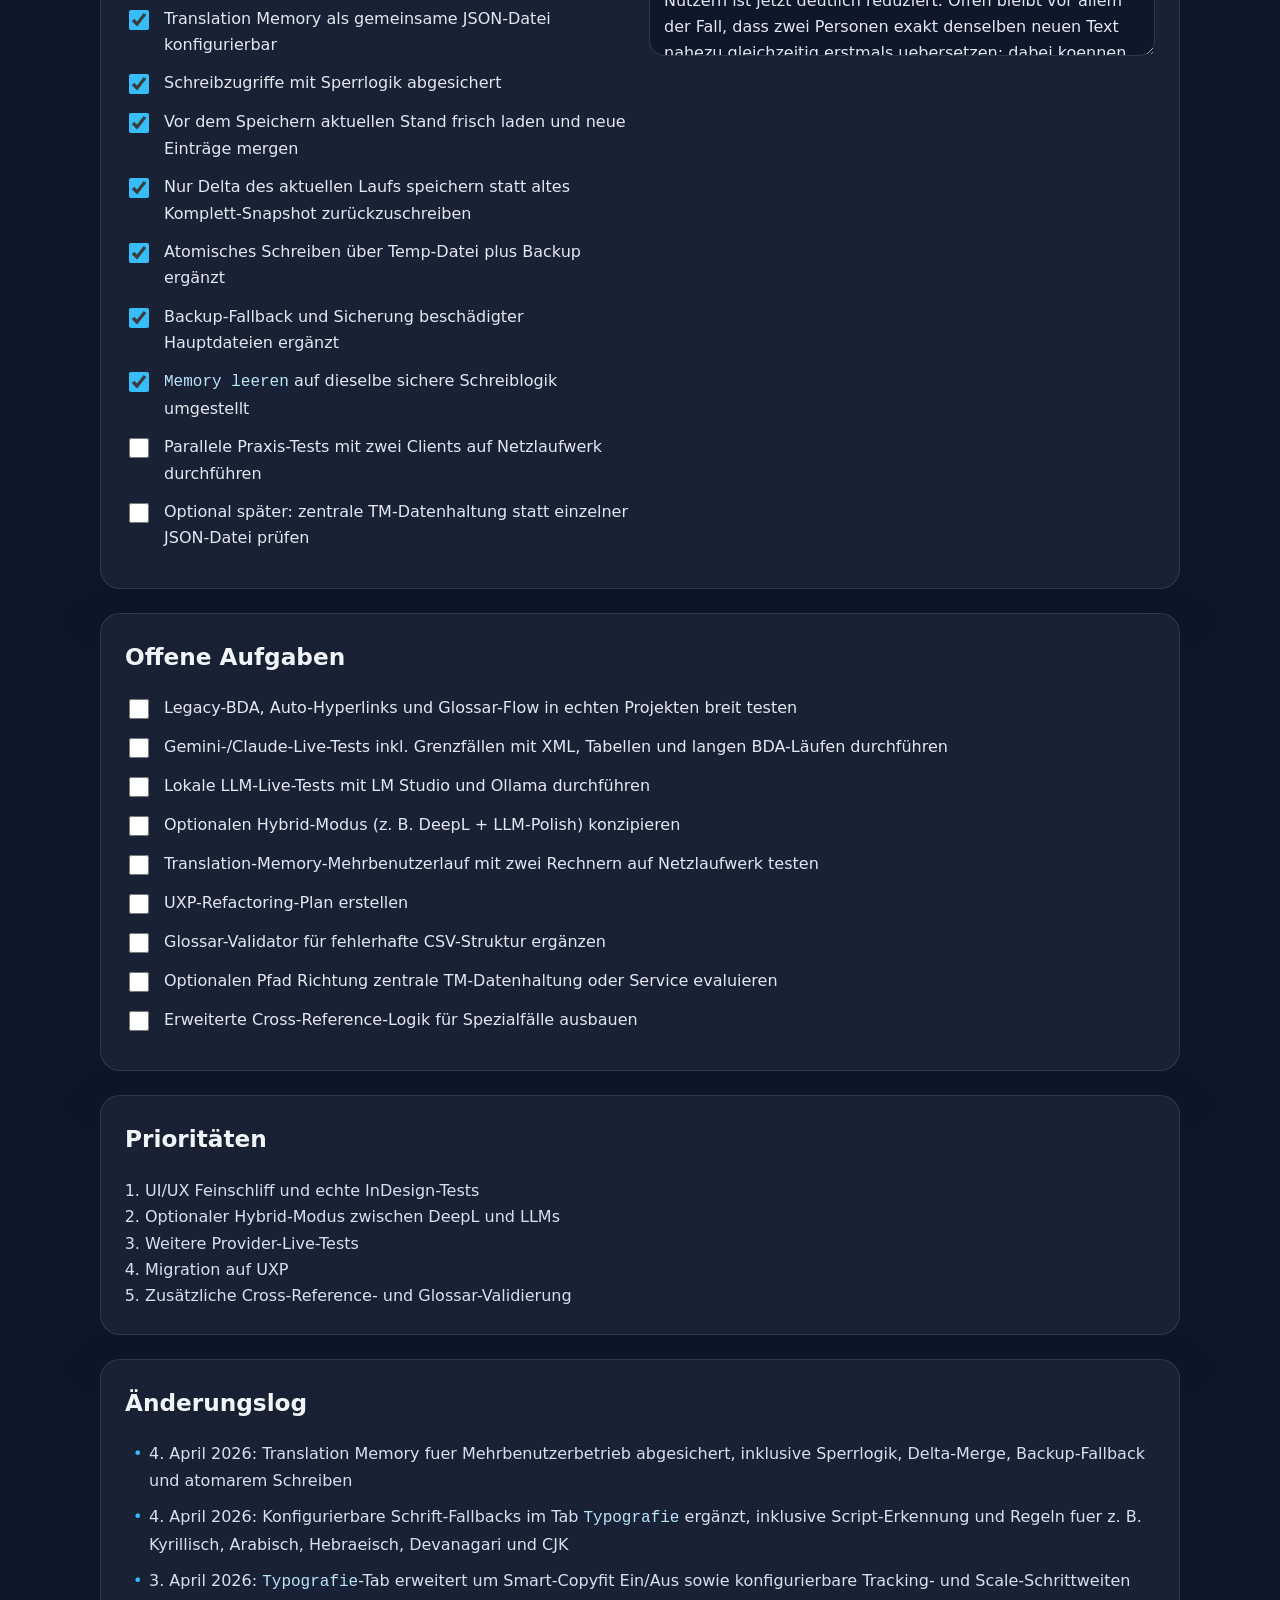
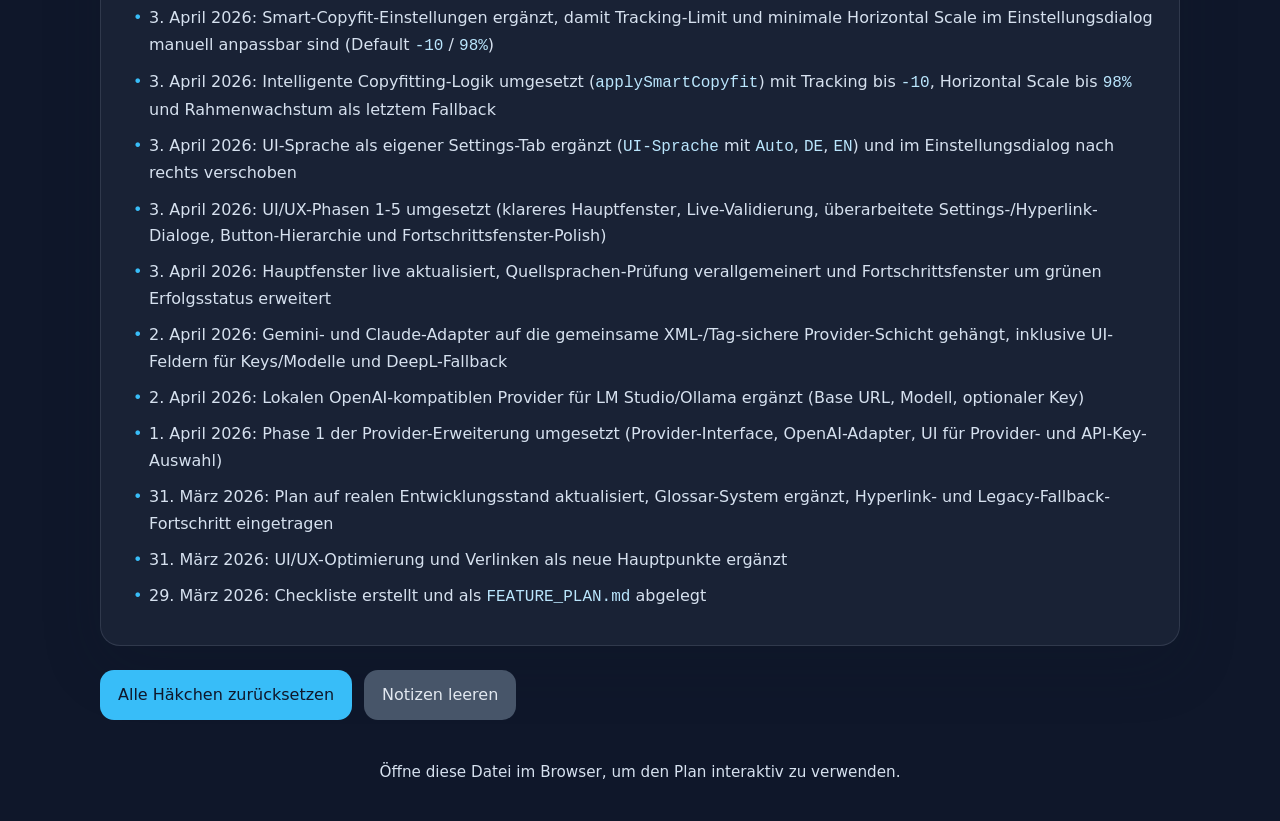
==== commit 797e64b5: "Wörterbuch und UI Update v1" ====
--- a/FEATURE_PLAN.html
+++ b/FEATURE_PLAN.html
@@ -198,7 +198,7 @@
     <ul class="meta-list">
       <li><strong>Version</strong>28.2</li>
       <li><strong>Datum</strong>4. April 2026</li>
-      <li><strong>Status</strong>Produktiv nutzbare Basis. Fokus aktuell auf Feinschliff, Copyfit, Provider-Stabilisierung, Hybrid-Modus und UXP-Planung.</li>
+      <li><strong>Status</strong>Produktiv nutzbare Basis. Fokus aktuell auf Feinschliff, Provider-Stabilisierung, Hybrid-Modus, echten InDesign-Tests und UXP-Planung.</li>
     </ul>
   </section>
 
@@ -214,6 +214,7 @@
           <li>Hauptfenster mit Live-Refresh für Status, Preflight und Button-Aktivierung</li>
           <li>Automatische Musterseiten-Generierung inkl. Erkennung, Auswahl/Abwahl und Reihenfolge</li>
           <li>Wörterbuch-/Glossar-System inkl. Erststart-Setup, Template, Migration und verständlicher Erklärungen</li>
+          <li>Robustes Translation Memory mit Sperrlogik, Delta-Merge, Backup und atomarem Schreiben fuer parallele Nutzung</li>
           <li>UI-Sprache im Settings-Tab wählbar: <code>Auto (Systemsprache)</code>, <code>DE</code>, <code>EN</code></li>
           <li>Nachbearbeitung technischer Tokens wie <code>M5*15</code>, damit Leerzeichen sauber bleiben</li>
           <li>Provider-Abstraktion mit DeepL als Default und OpenAI als optionalem Phase-1-Provider</li>
@@ -244,6 +245,7 @@
       <li><input type="checkbox" id="overview-6" class="plan-checkbox" /><label for="overview-6">UI/UX Optimierung</label></li>
       <li><input type="checkbox" id="overview-7" class="plan-checkbox" checked /><label for="overview-7">Verlinken (Linking Features)</label></li>
       <li><input type="checkbox" id="overview-8" class="plan-checkbox" checked /><label for="overview-8">Wörterbuch / Glossar-System</label></li>
+      <li><input type="checkbox" id="overview-9" class="plan-checkbox" checked /><label for="overview-9">Translation Memory / Mehrbenutzer-Schutz</label></li>
     </ul>
   </section>
 
@@ -420,15 +422,40 @@
   </section>
 
   <section>
+    <div class="section-row">
+      <div>
+        <h2>9. Translation Memory / Mehrbenutzer-Schutz</h2>
+        <ul class="task-list">
+          <li><input type="checkbox" id="task-9-1" class="plan-checkbox" checked /><label for="task-9-1">Translation Memory als gemeinsame JSON-Datei konfigurierbar</label></li>
+          <li><input type="checkbox" id="task-9-2" class="plan-checkbox" checked /><label for="task-9-2">Schreibzugriffe mit Sperrlogik abgesichert</label></li>
+          <li><input type="checkbox" id="task-9-3" class="plan-checkbox" checked /><label for="task-9-3">Vor dem Speichern aktuellen Stand frisch laden und neue Einträge mergen</label></li>
+          <li><input type="checkbox" id="task-9-4" class="plan-checkbox" checked /><label for="task-9-4">Nur Delta des aktuellen Laufs speichern statt altes Komplett-Snapshot zurückzuschreiben</label></li>
+          <li><input type="checkbox" id="task-9-5" class="plan-checkbox" checked /><label for="task-9-5">Atomisches Schreiben über Temp-Datei plus Backup ergänzt</label></li>
+          <li><input type="checkbox" id="task-9-6" class="plan-checkbox" checked /><label for="task-9-6">Backup-Fallback und Sicherung beschädigter Hauptdateien ergänzt</label></li>
+          <li><input type="checkbox" id="task-9-7" class="plan-checkbox" checked /><label for="task-9-7"><code>Memory leeren</code> auf dieselbe sichere Schreiblogik umgestellt</label></li>
+          <li><input type="checkbox" id="task-9-8" class="plan-checkbox" /><label for="task-9-8">Parallele Praxis-Tests mit zwei Clients auf Netzlaufwerk durchführen</label></li>
+          <li><input type="checkbox" id="task-9-9" class="plan-checkbox" /><label for="task-9-9">Optional später: zentrale TM-Datenhaltung statt einzelner JSON-Datei prüfen</label></li>
+        </ul>
+      </div>
+      <div class="small">
+        <strong>Notizen</strong>
+        <textarea id="note-9">Das Risiko fuer Datenverlust bei zwei gleichzeitigen Nutzern ist jetzt deutlich reduziert. Offen bleibt vor allem der Fall, dass zwei Personen exakt denselben neuen Text nahezu gleichzeitig erstmals uebersetzen; dabei koennen weiterhin doppelte API-Calls entstehen, auch wenn die Datei selbst geschuetzt ist.</textarea>
+      </div>
+    </div>
+  </section>
+
+  <section>
     <h2>Offene Aufgaben</h2>
     <ul class="task-list">
       <li><input type="checkbox" id="task-open-3" class="plan-checkbox" /><label for="task-open-3">Legacy-BDA, Auto-Hyperlinks und Glossar-Flow in echten Projekten breit testen</label></li>
       <li><input type="checkbox" id="task-open-4" class="plan-checkbox" /><label for="task-open-4">Gemini-/Claude-Live-Tests inkl. Grenzfällen mit XML, Tabellen und langen BDA-Läufen durchführen</label></li>
       <li><input type="checkbox" id="task-open-5" class="plan-checkbox" /><label for="task-open-5">Lokale LLM-Live-Tests mit LM Studio und Ollama durchführen</label></li>
+      <li><input type="checkbox" id="task-open-9" class="plan-checkbox" /><label for="task-open-9">Optionalen Hybrid-Modus (z. B. DeepL + LLM-Polish) konzipieren</label></li>
+      <li><input type="checkbox" id="task-open-10" class="plan-checkbox" /><label for="task-open-10">Translation-Memory-Mehrbenutzerlauf mit zwei Rechnern auf Netzlaufwerk testen</label></li>
       <li><input type="checkbox" id="task-open-6" class="plan-checkbox" /><label for="task-open-6">UXP-Refactoring-Plan erstellen</label></li>
       <li><input type="checkbox" id="task-open-7" class="plan-checkbox" /><label for="task-open-7">Glossar-Validator für fehlerhafte CSV-Struktur ergänzen</label></li>
+      <li><input type="checkbox" id="task-open-11" class="plan-checkbox" /><label for="task-open-11">Optionalen Pfad Richtung zentrale TM-Datenhaltung oder Service evaluieren</label></li>
       <li><input type="checkbox" id="task-open-8" class="plan-checkbox" /><label for="task-open-8">Erweiterte Cross-Reference-Logik für Spezialfälle ausbauen</label></li>
-      <li><input type="checkbox" id="task-open-9" class="plan-checkbox" /><label for="task-open-9">Optionalen Hybrid-Modus (z. B. DeepL + LLM-Polish) konzipieren</label></li>
     </ul>
   </section>
 
@@ -446,6 +473,7 @@
   <section>
     <h2>Änderungslog</h2>
     <ul class="plain-list">
+      <li>4. April 2026: Translation Memory fuer Mehrbenutzerbetrieb abgesichert, inklusive Sperrlogik, Delta-Merge, Backup-Fallback und atomarem Schreiben</li>
       <li>4. April 2026: Konfigurierbare Schrift-Fallbacks im Tab <code>Typografie</code> ergänzt, inklusive Script-Erkennung und Regeln fuer z. B. Kyrillisch, Arabisch, Hebraeisch, Devanagari und CJK</li>
       <li>3. April 2026: <code>Typografie</code>-Tab erweitert um Smart-Copyfit Ein/Aus sowie konfigurierbare Tracking- und Scale-Schrittweiten</li>
       <li>3. April 2026: Smart-Copyfit-Einstellungen ergänzt, damit Tracking-Limit und minimale Horizontal Scale im Einstellungsdialog manuell anpassbar sind (Default <code>-10</code> / <code>98%</code>)</li>
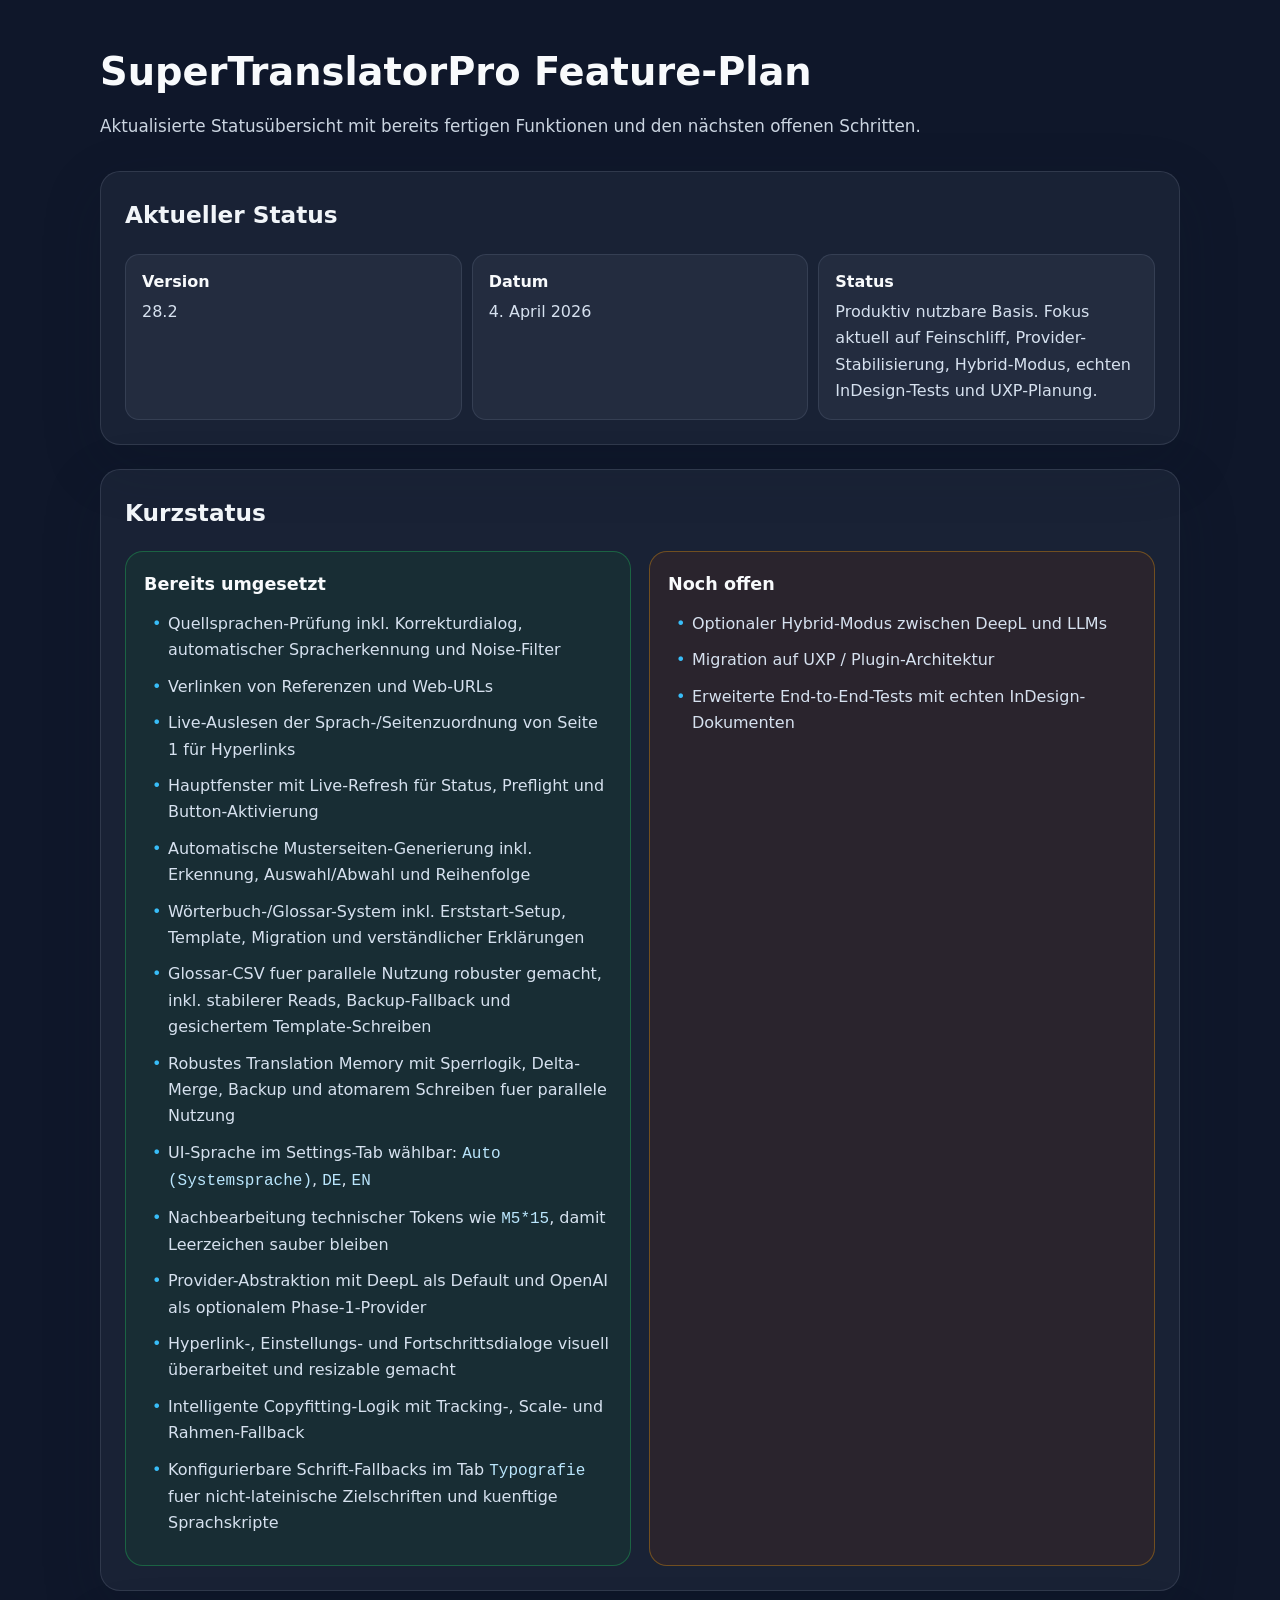
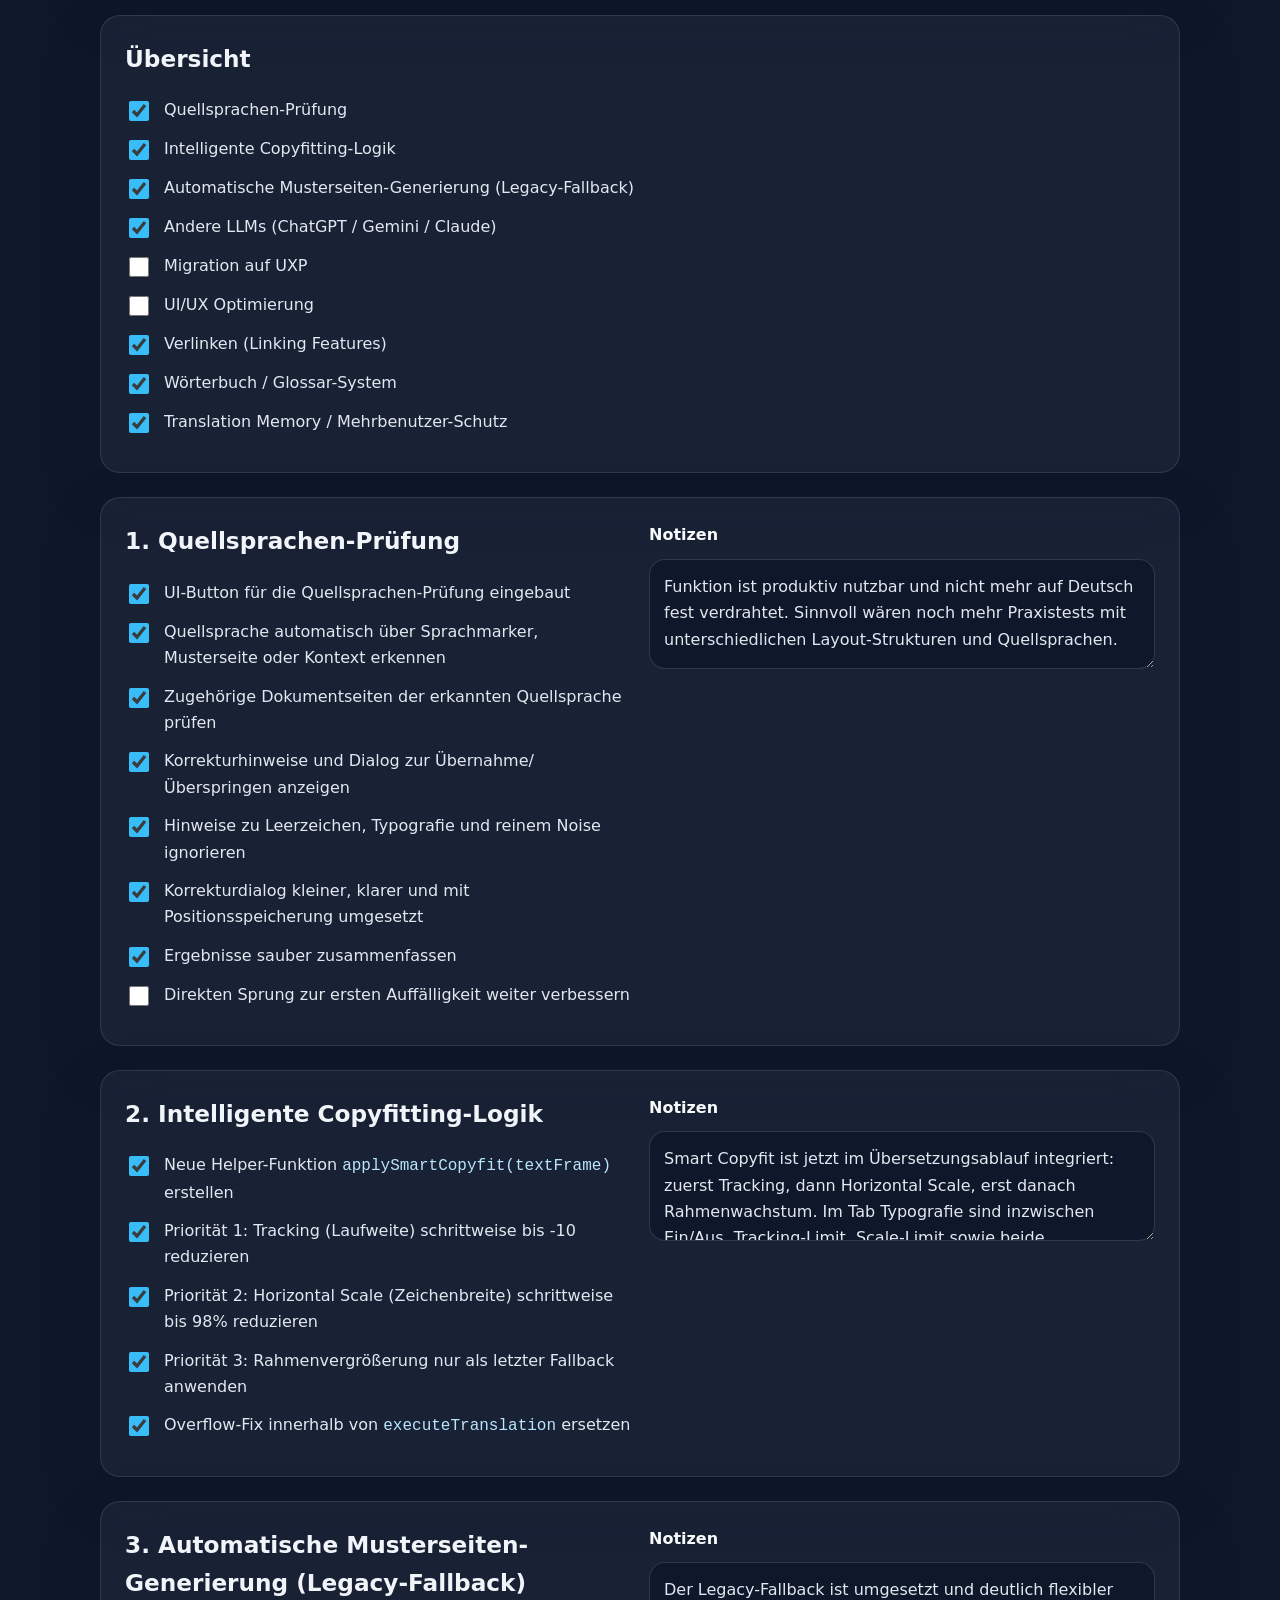
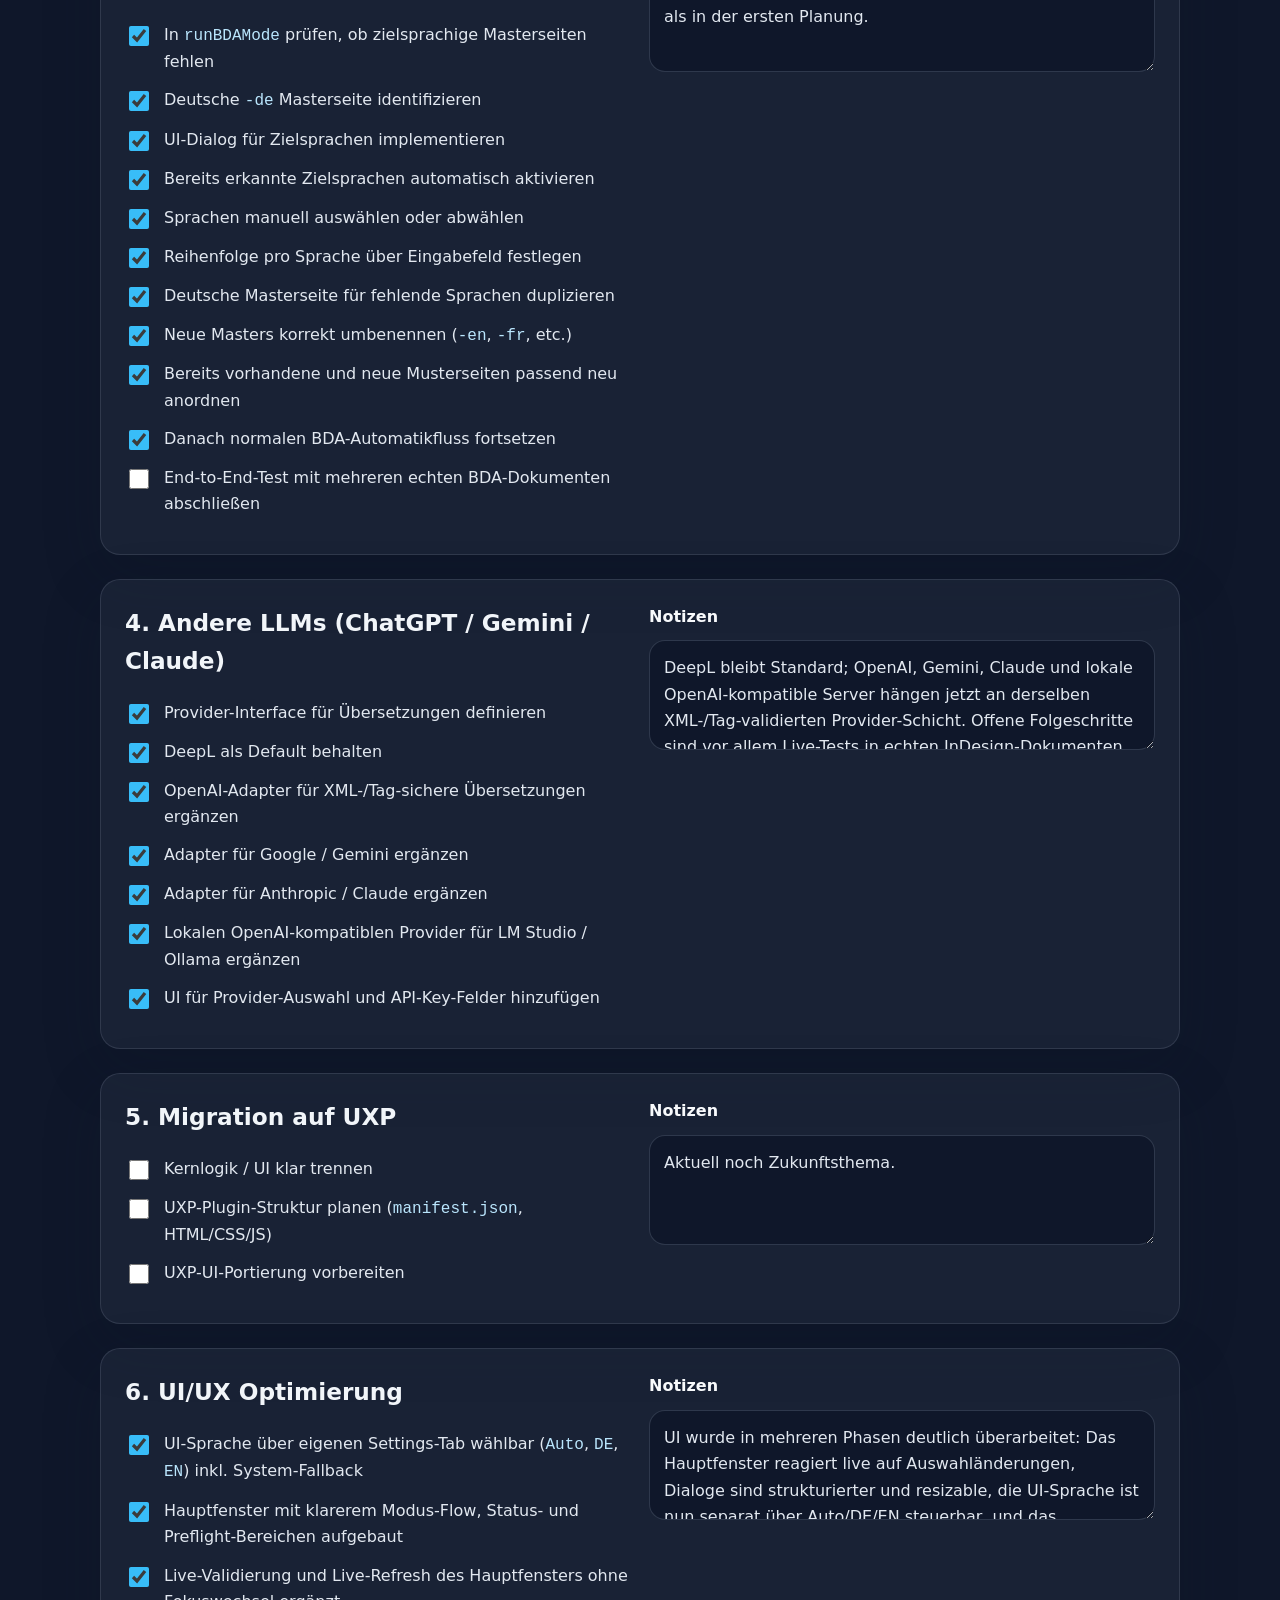
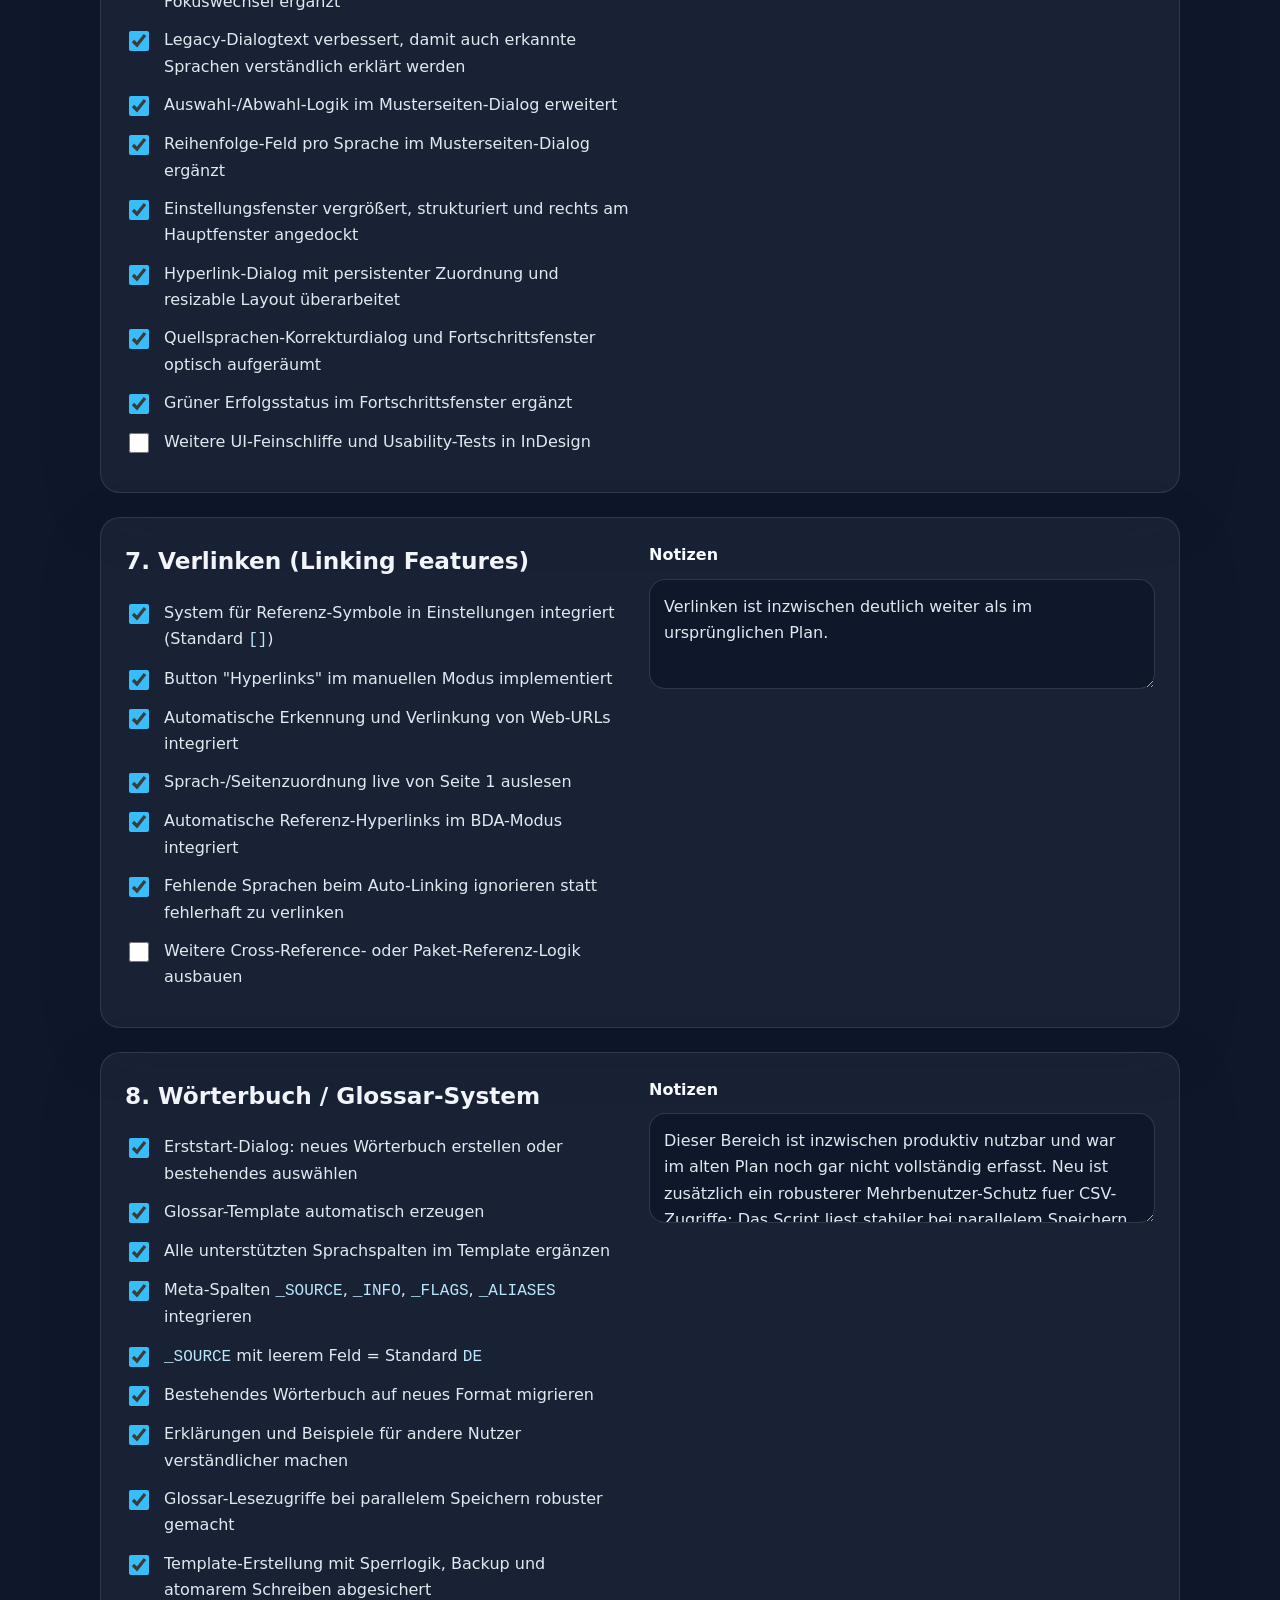
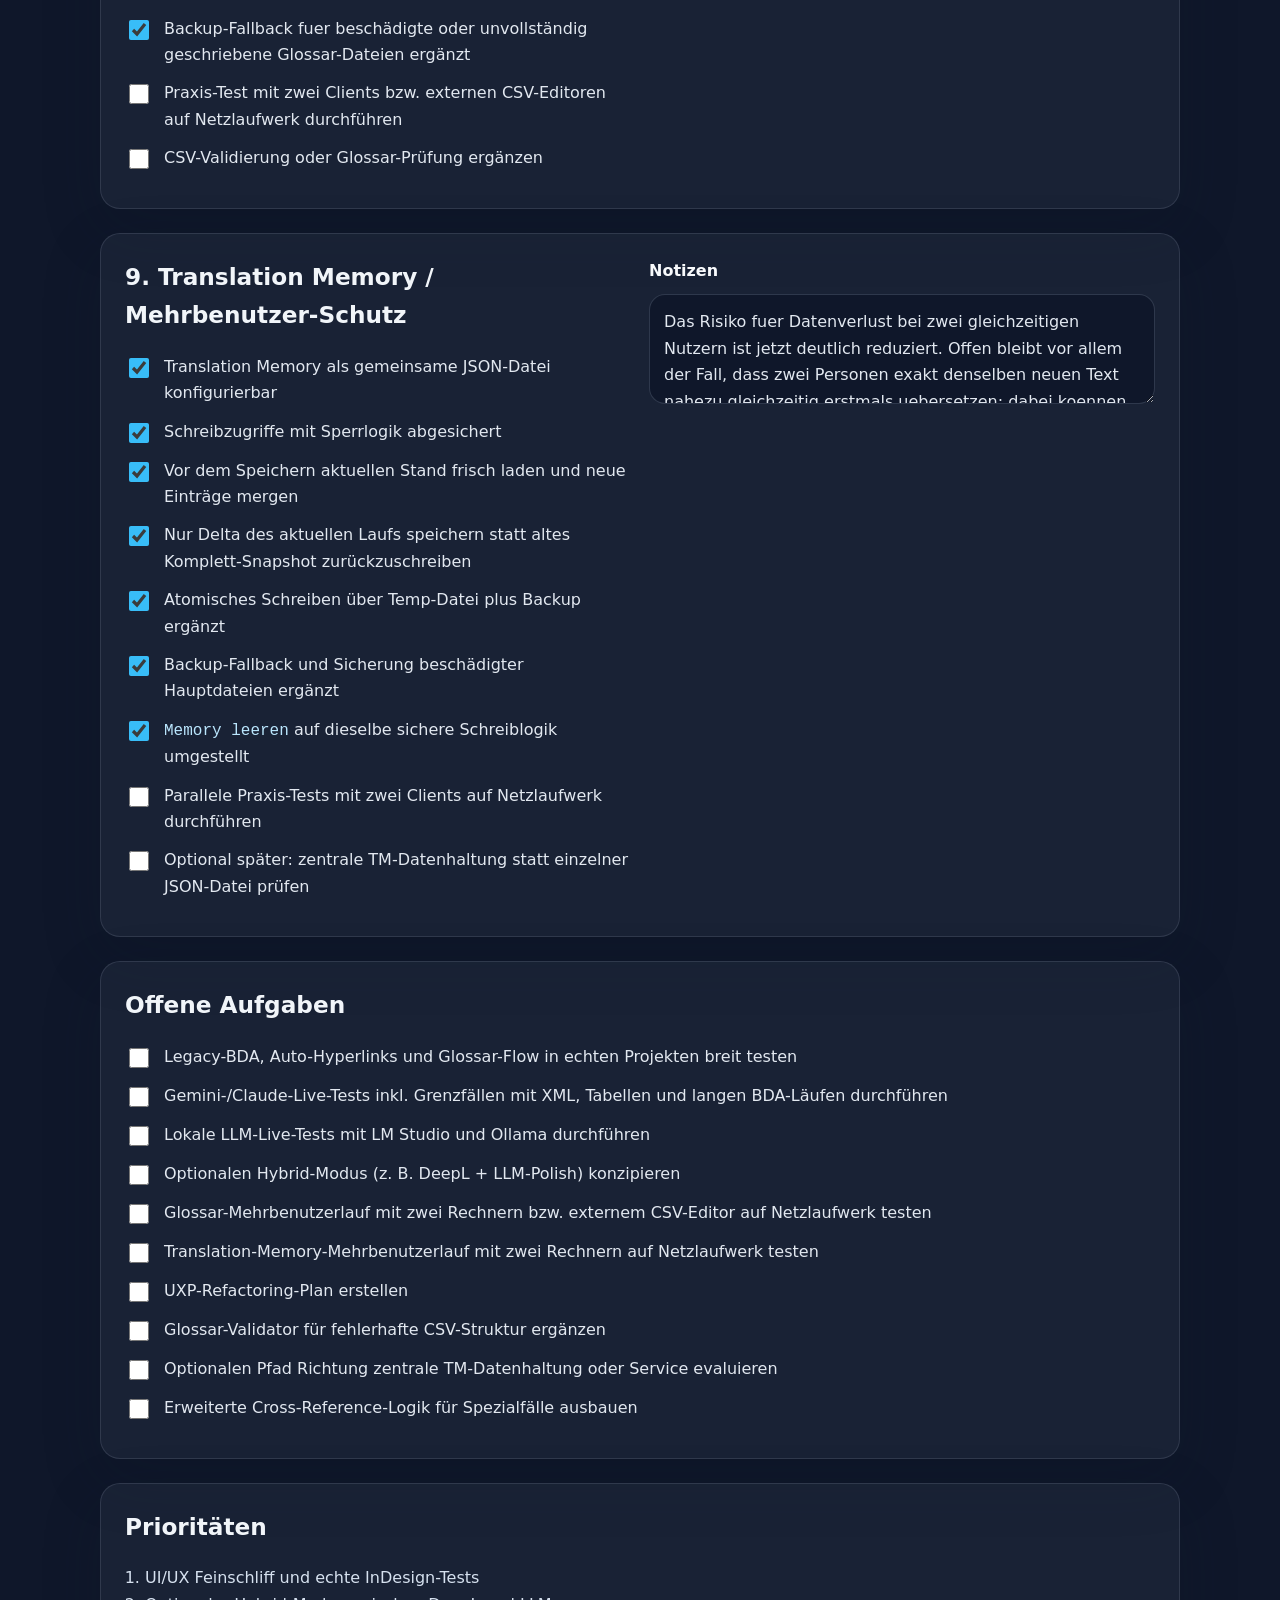
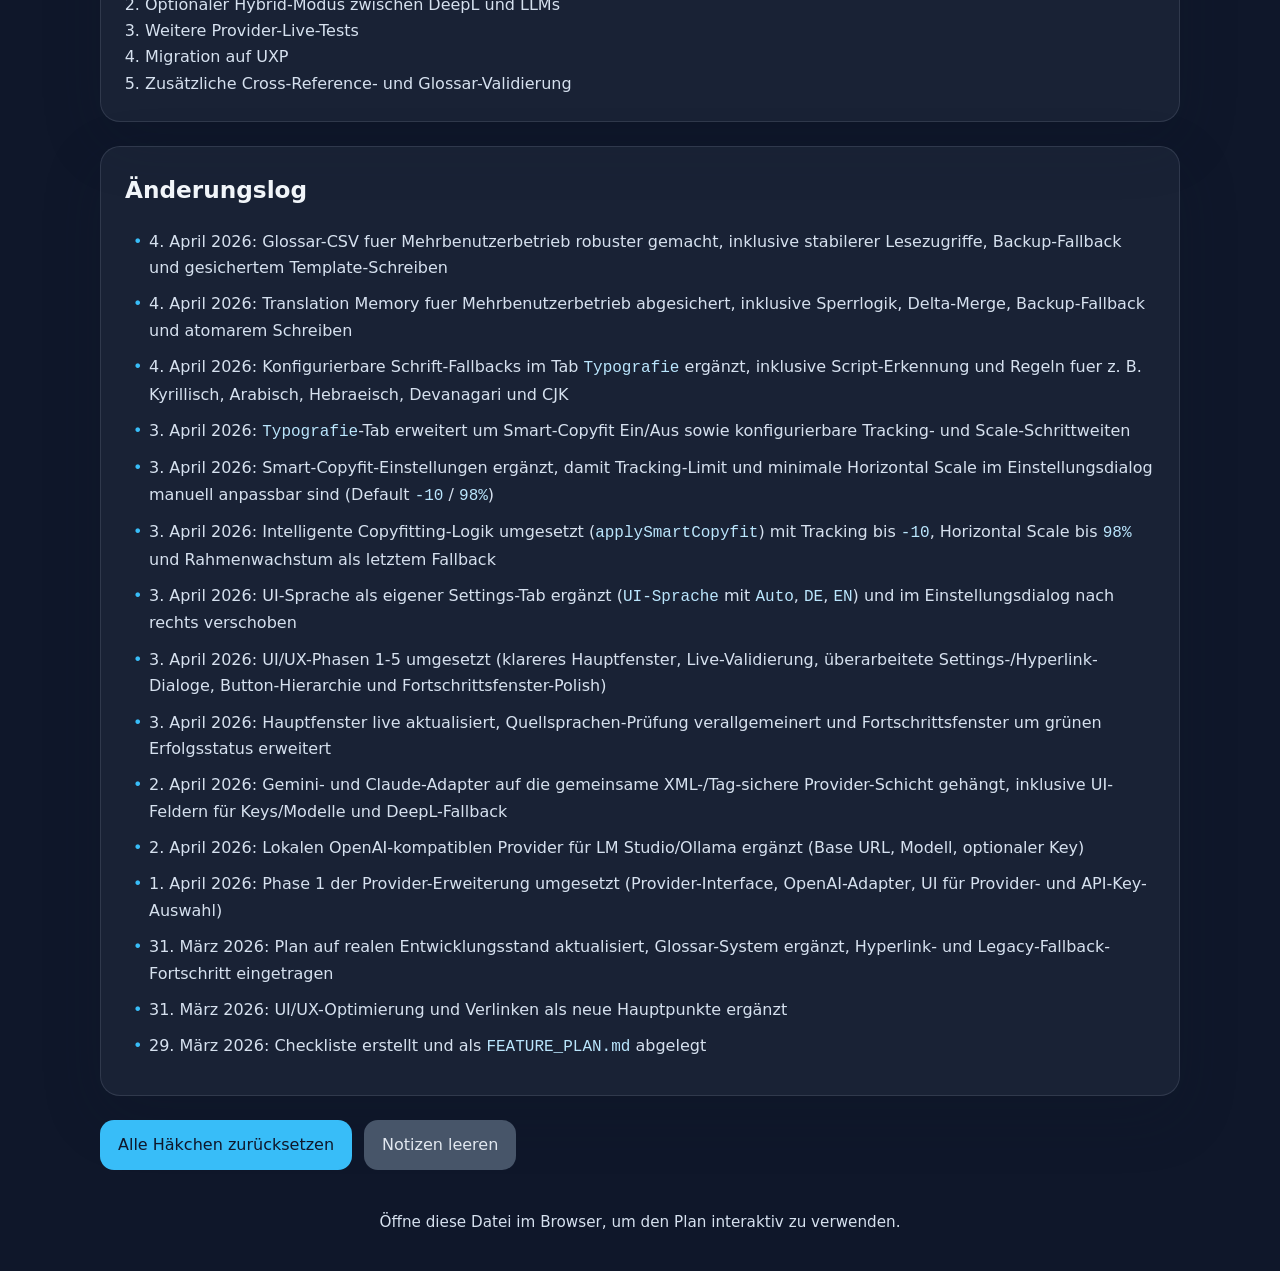
==== commit ea83b055: "Plan update" ====
--- a/FEATURE_PLAN.html
+++ b/FEATURE_PLAN.html
@@ -214,6 +214,7 @@
           <li>Hauptfenster mit Live-Refresh für Status, Preflight und Button-Aktivierung</li>
           <li>Automatische Musterseiten-Generierung inkl. Erkennung, Auswahl/Abwahl und Reihenfolge</li>
           <li>Wörterbuch-/Glossar-System inkl. Erststart-Setup, Template, Migration und verständlicher Erklärungen</li>
+          <li>Glossar-CSV fuer parallele Nutzung robuster gemacht, inkl. stabilerer Reads, Backup-Fallback und gesichertem Template-Schreiben</li>
           <li>Robustes Translation Memory mit Sperrlogik, Delta-Merge, Backup und atomarem Schreiben fuer parallele Nutzung</li>
           <li>UI-Sprache im Settings-Tab wählbar: <code>Auto (Systemsprache)</code>, <code>DE</code>, <code>EN</code></li>
           <li>Nachbearbeitung technischer Tokens wie <code>M5*15</code>, damit Leerzeichen sauber bleiben</li>
@@ -411,12 +412,16 @@
           <li><input type="checkbox" id="task-8-5" class="plan-checkbox" checked /><label for="task-8-5"><code>_SOURCE</code> mit leerem Feld = Standard <code>DE</code></label></li>
           <li><input type="checkbox" id="task-8-6" class="plan-checkbox" checked /><label for="task-8-6">Bestehendes Wörterbuch auf neues Format migrieren</label></li>
           <li><input type="checkbox" id="task-8-7" class="plan-checkbox" checked /><label for="task-8-7">Erklärungen und Beispiele für andere Nutzer verständlicher machen</label></li>
-          <li><input type="checkbox" id="task-8-8" class="plan-checkbox" /><label for="task-8-8">CSV-Validierung oder Glossar-Prüfung ergänzen</label></li>
-        </ul>
-      </div>
-      <div class="small">
-        <strong>Notizen</strong>
-        <textarea id="note-8">Dieser Bereich ist inzwischen produktiv nutzbar und war im alten Plan noch gar nicht vollständig erfasst.</textarea>
+          <li><input type="checkbox" id="task-8-8" class="plan-checkbox" checked /><label for="task-8-8">Glossar-Lesezugriffe bei parallelem Speichern robuster gemacht</label></li>
+          <li><input type="checkbox" id="task-8-9" class="plan-checkbox" checked /><label for="task-8-9">Template-Erstellung mit Sperrlogik, Backup und atomarem Schreiben abgesichert</label></li>
+          <li><input type="checkbox" id="task-8-10" class="plan-checkbox" checked /><label for="task-8-10">Backup-Fallback fuer beschädigte oder unvollständig geschriebene Glossar-Dateien ergänzt</label></li>
+          <li><input type="checkbox" id="task-8-11" class="plan-checkbox" /><label for="task-8-11">Praxis-Test mit zwei Clients bzw. externen CSV-Editoren auf Netzlaufwerk durchführen</label></li>
+          <li><input type="checkbox" id="task-8-12" class="plan-checkbox" /><label for="task-8-12">CSV-Validierung oder Glossar-Prüfung ergänzen</label></li>
+        </ul>
+      </div>
+      <div class="small">
+        <strong>Notizen</strong>
+        <textarea id="note-8">Dieser Bereich ist inzwischen produktiv nutzbar und war im alten Plan noch gar nicht vollständig erfasst. Neu ist zusätzlich ein robusterer Mehrbenutzer-Schutz fuer CSV-Zugriffe: Das Script liest stabiler bei parallelem Speichern, kann auf eine Sicherung zurückfallen und schreibt neue Template-Dateien abgesichert.</textarea>
       </div>
     </div>
   </section>
@@ -451,6 +456,7 @@
       <li><input type="checkbox" id="task-open-4" class="plan-checkbox" /><label for="task-open-4">Gemini-/Claude-Live-Tests inkl. Grenzfällen mit XML, Tabellen und langen BDA-Läufen durchführen</label></li>
       <li><input type="checkbox" id="task-open-5" class="plan-checkbox" /><label for="task-open-5">Lokale LLM-Live-Tests mit LM Studio und Ollama durchführen</label></li>
       <li><input type="checkbox" id="task-open-9" class="plan-checkbox" /><label for="task-open-9">Optionalen Hybrid-Modus (z. B. DeepL + LLM-Polish) konzipieren</label></li>
+      <li><input type="checkbox" id="task-open-12" class="plan-checkbox" /><label for="task-open-12">Glossar-Mehrbenutzerlauf mit zwei Rechnern bzw. externem CSV-Editor auf Netzlaufwerk testen</label></li>
       <li><input type="checkbox" id="task-open-10" class="plan-checkbox" /><label for="task-open-10">Translation-Memory-Mehrbenutzerlauf mit zwei Rechnern auf Netzlaufwerk testen</label></li>
       <li><input type="checkbox" id="task-open-6" class="plan-checkbox" /><label for="task-open-6">UXP-Refactoring-Plan erstellen</label></li>
       <li><input type="checkbox" id="task-open-7" class="plan-checkbox" /><label for="task-open-7">Glossar-Validator für fehlerhafte CSV-Struktur ergänzen</label></li>
@@ -473,6 +479,7 @@
   <section>
     <h2>Änderungslog</h2>
     <ul class="plain-list">
+      <li>4. April 2026: Glossar-CSV fuer Mehrbenutzerbetrieb robuster gemacht, inklusive stabilerer Lesezugriffe, Backup-Fallback und gesichertem Template-Schreiben</li>
       <li>4. April 2026: Translation Memory fuer Mehrbenutzerbetrieb abgesichert, inklusive Sperrlogik, Delta-Merge, Backup-Fallback und atomarem Schreiben</li>
       <li>4. April 2026: Konfigurierbare Schrift-Fallbacks im Tab <code>Typografie</code> ergänzt, inklusive Script-Erkennung und Regeln fuer z. B. Kyrillisch, Arabisch, Hebraeisch, Devanagari und CJK</li>
       <li>3. April 2026: <code>Typografie</code>-Tab erweitert um Smart-Copyfit Ein/Aus sowie konfigurierbare Tracking- und Scale-Schrittweiten</li>
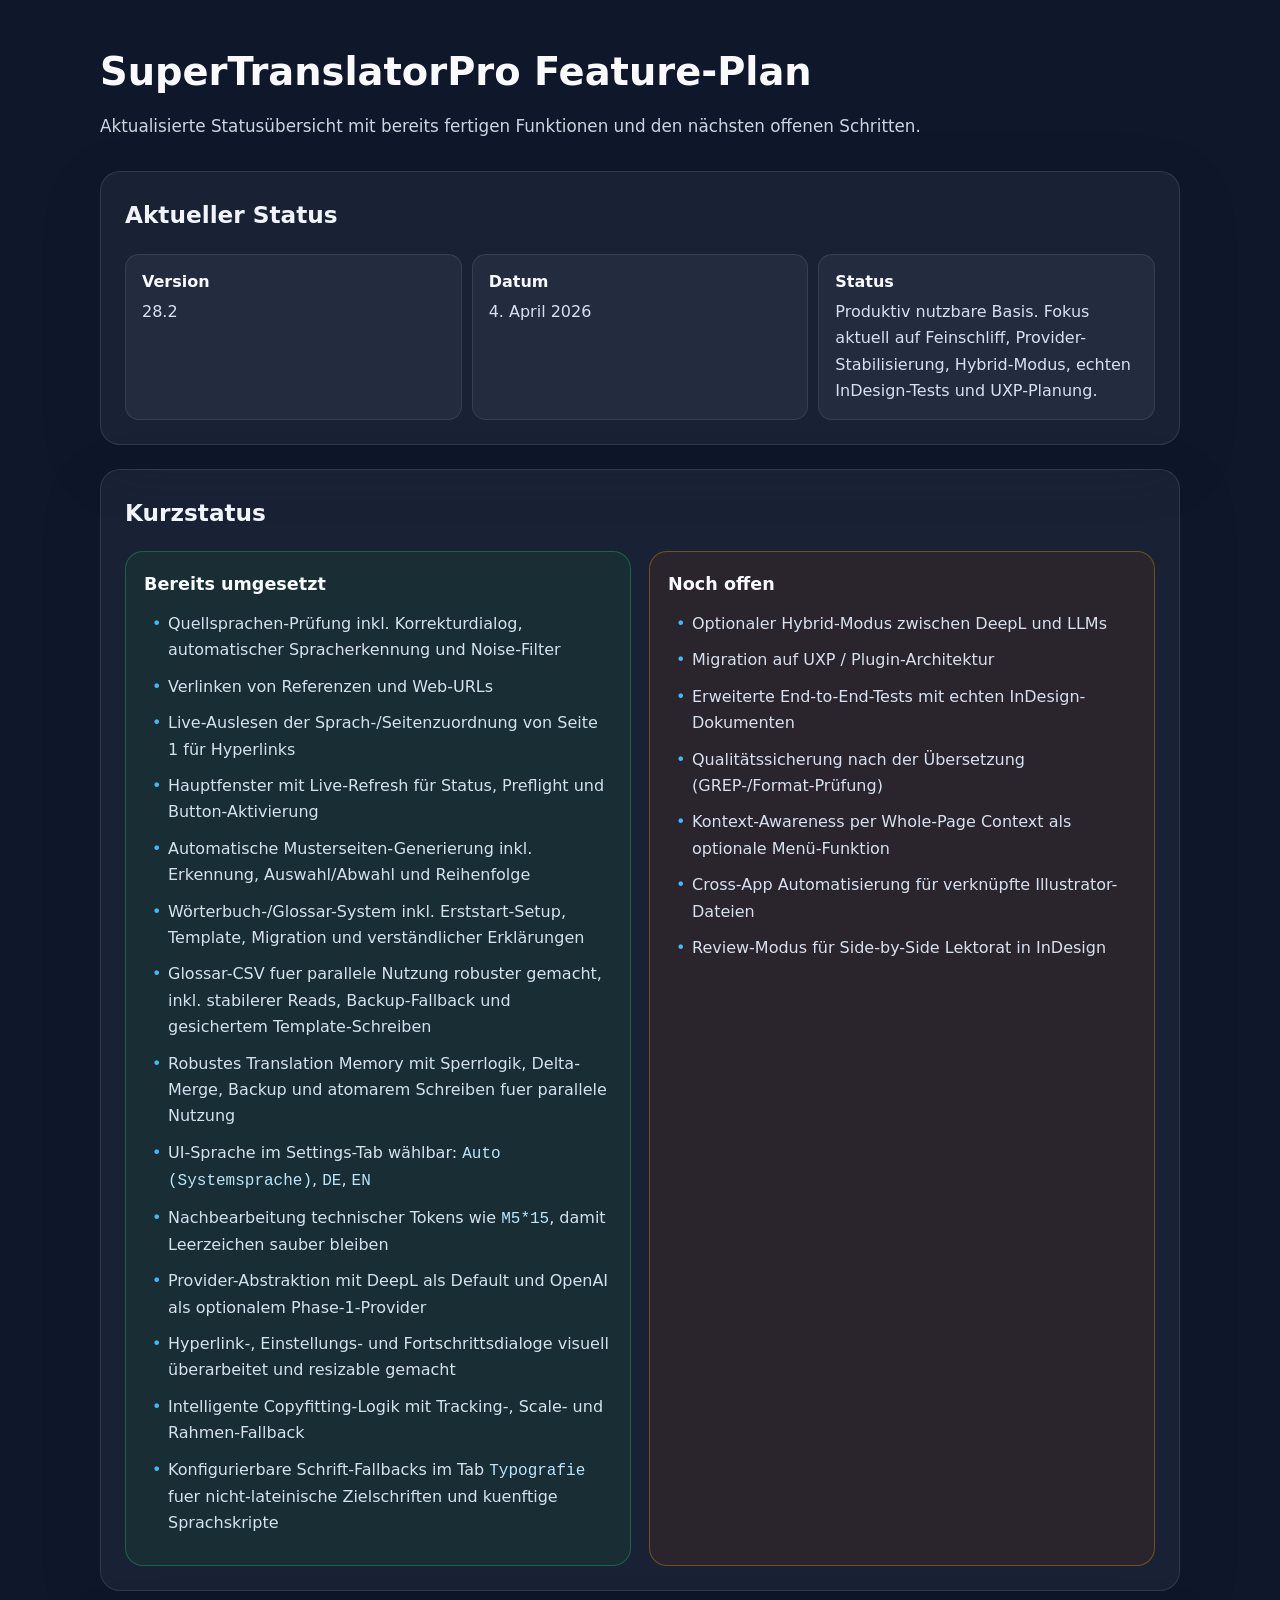
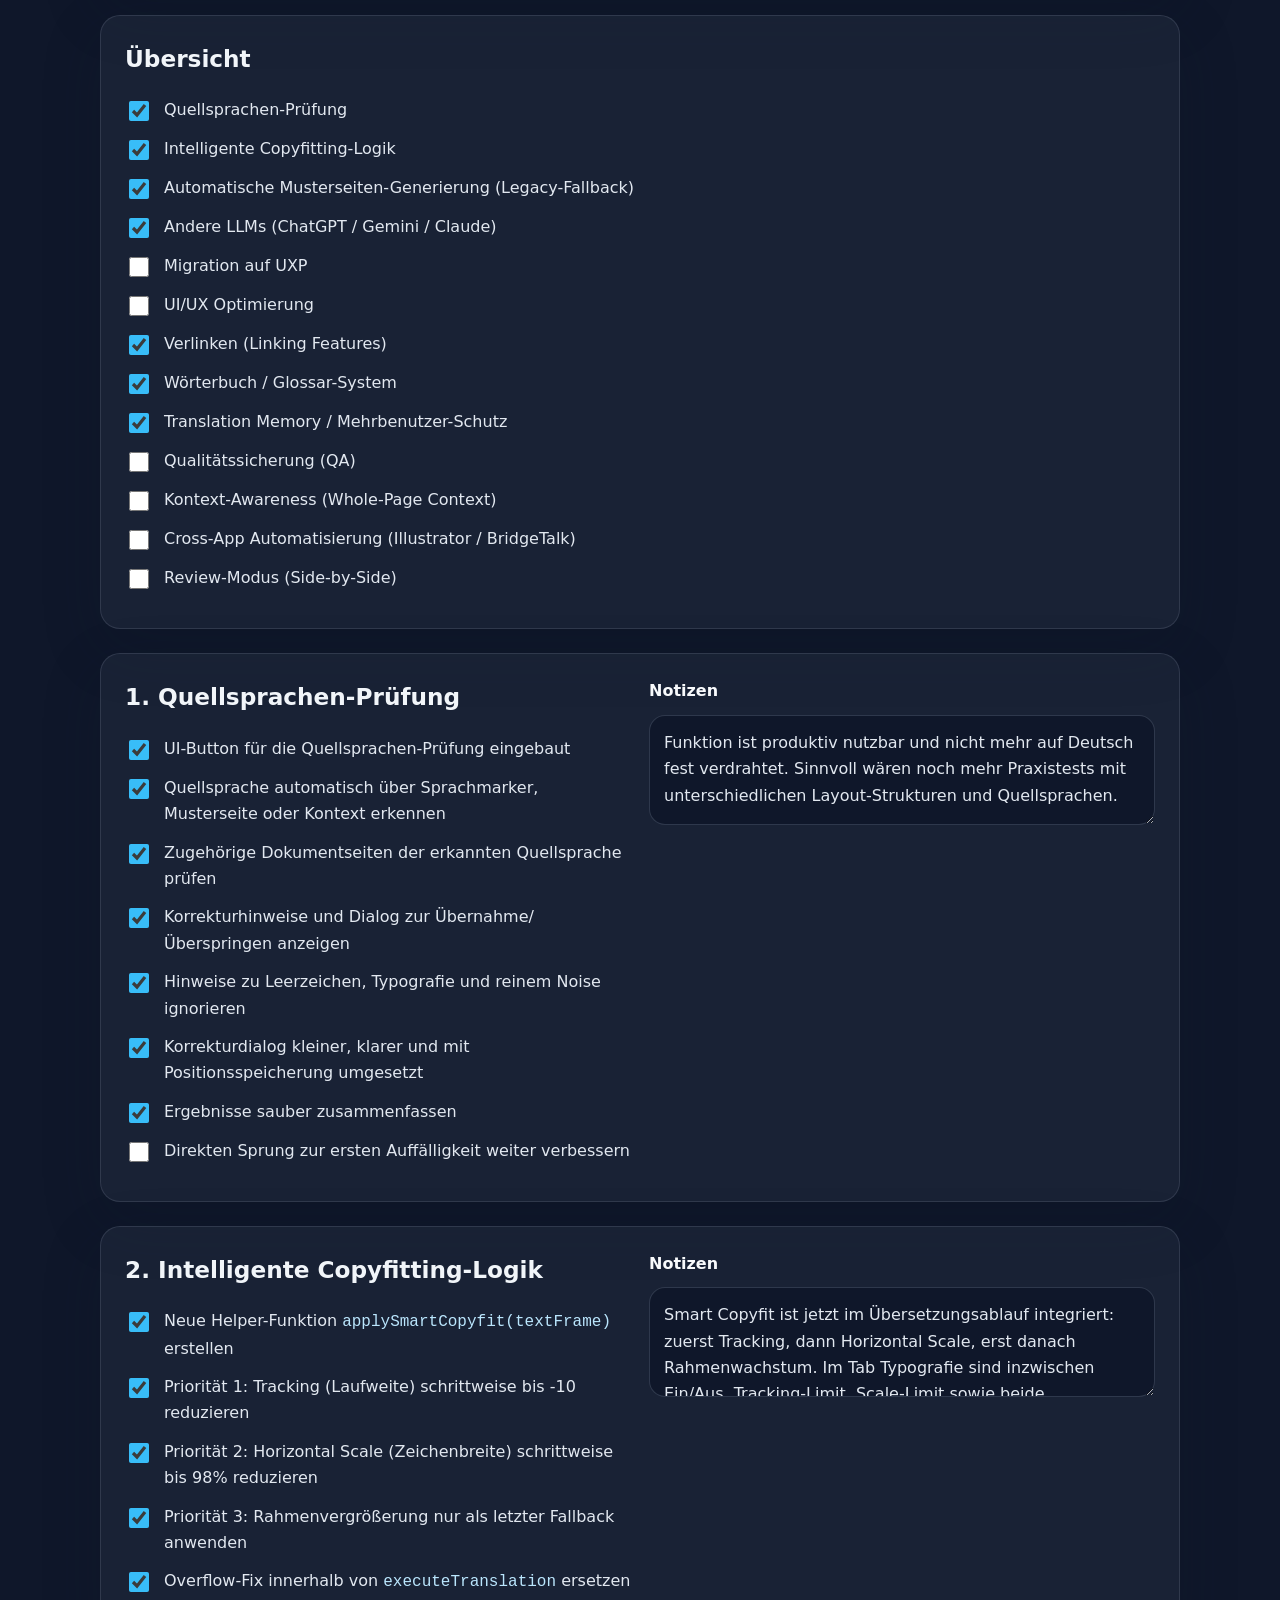
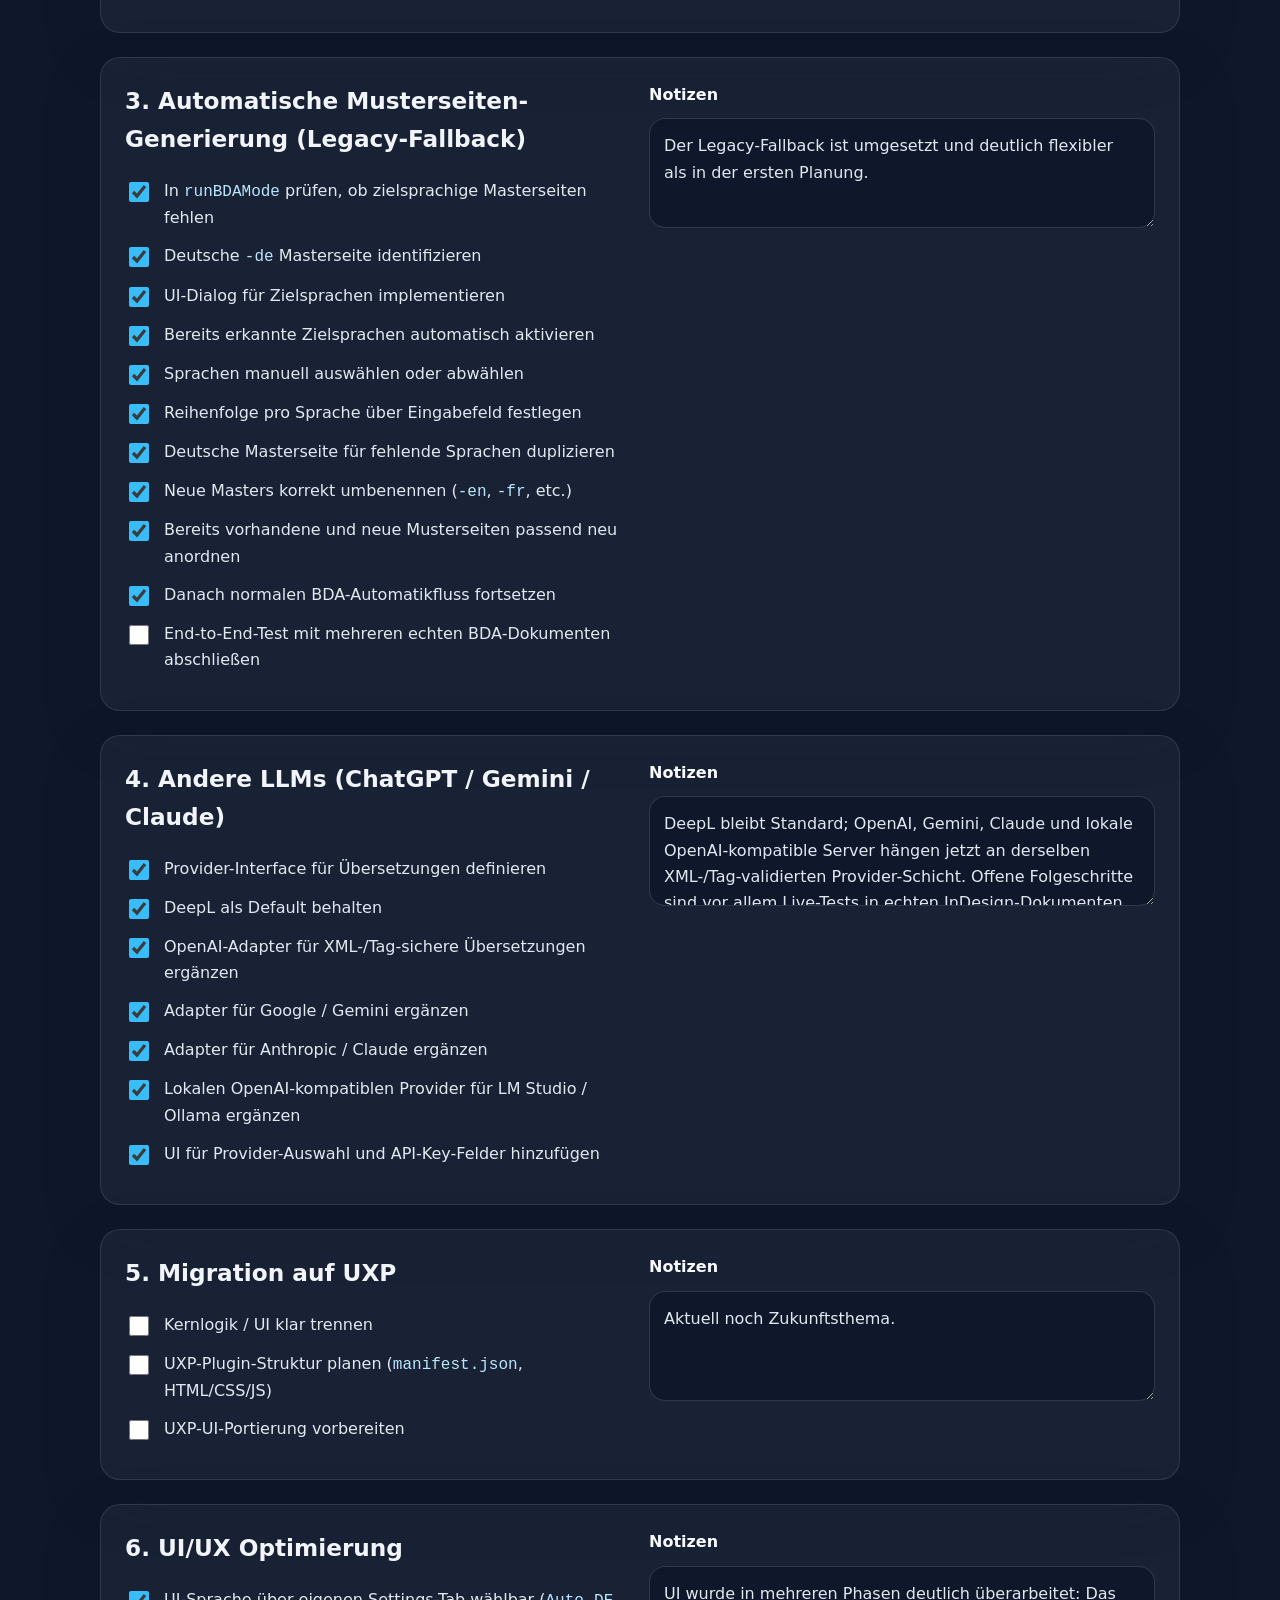
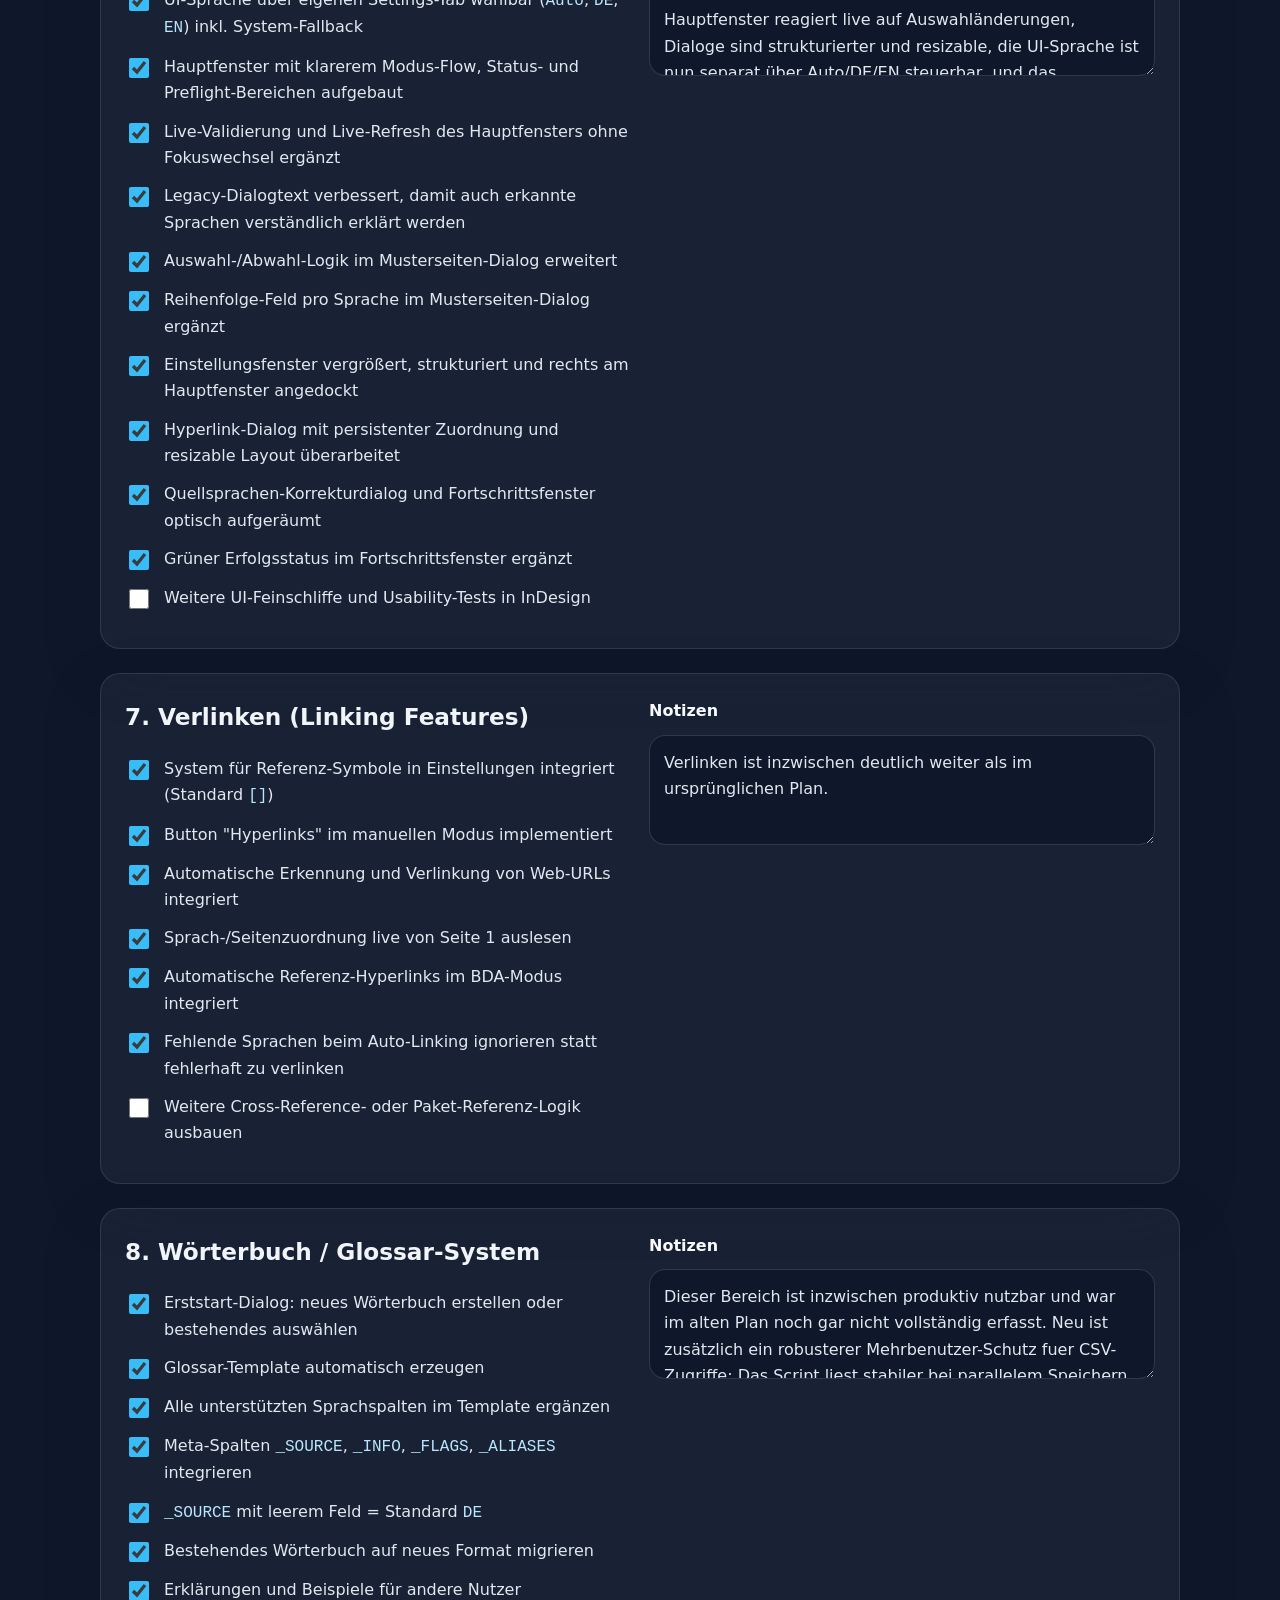
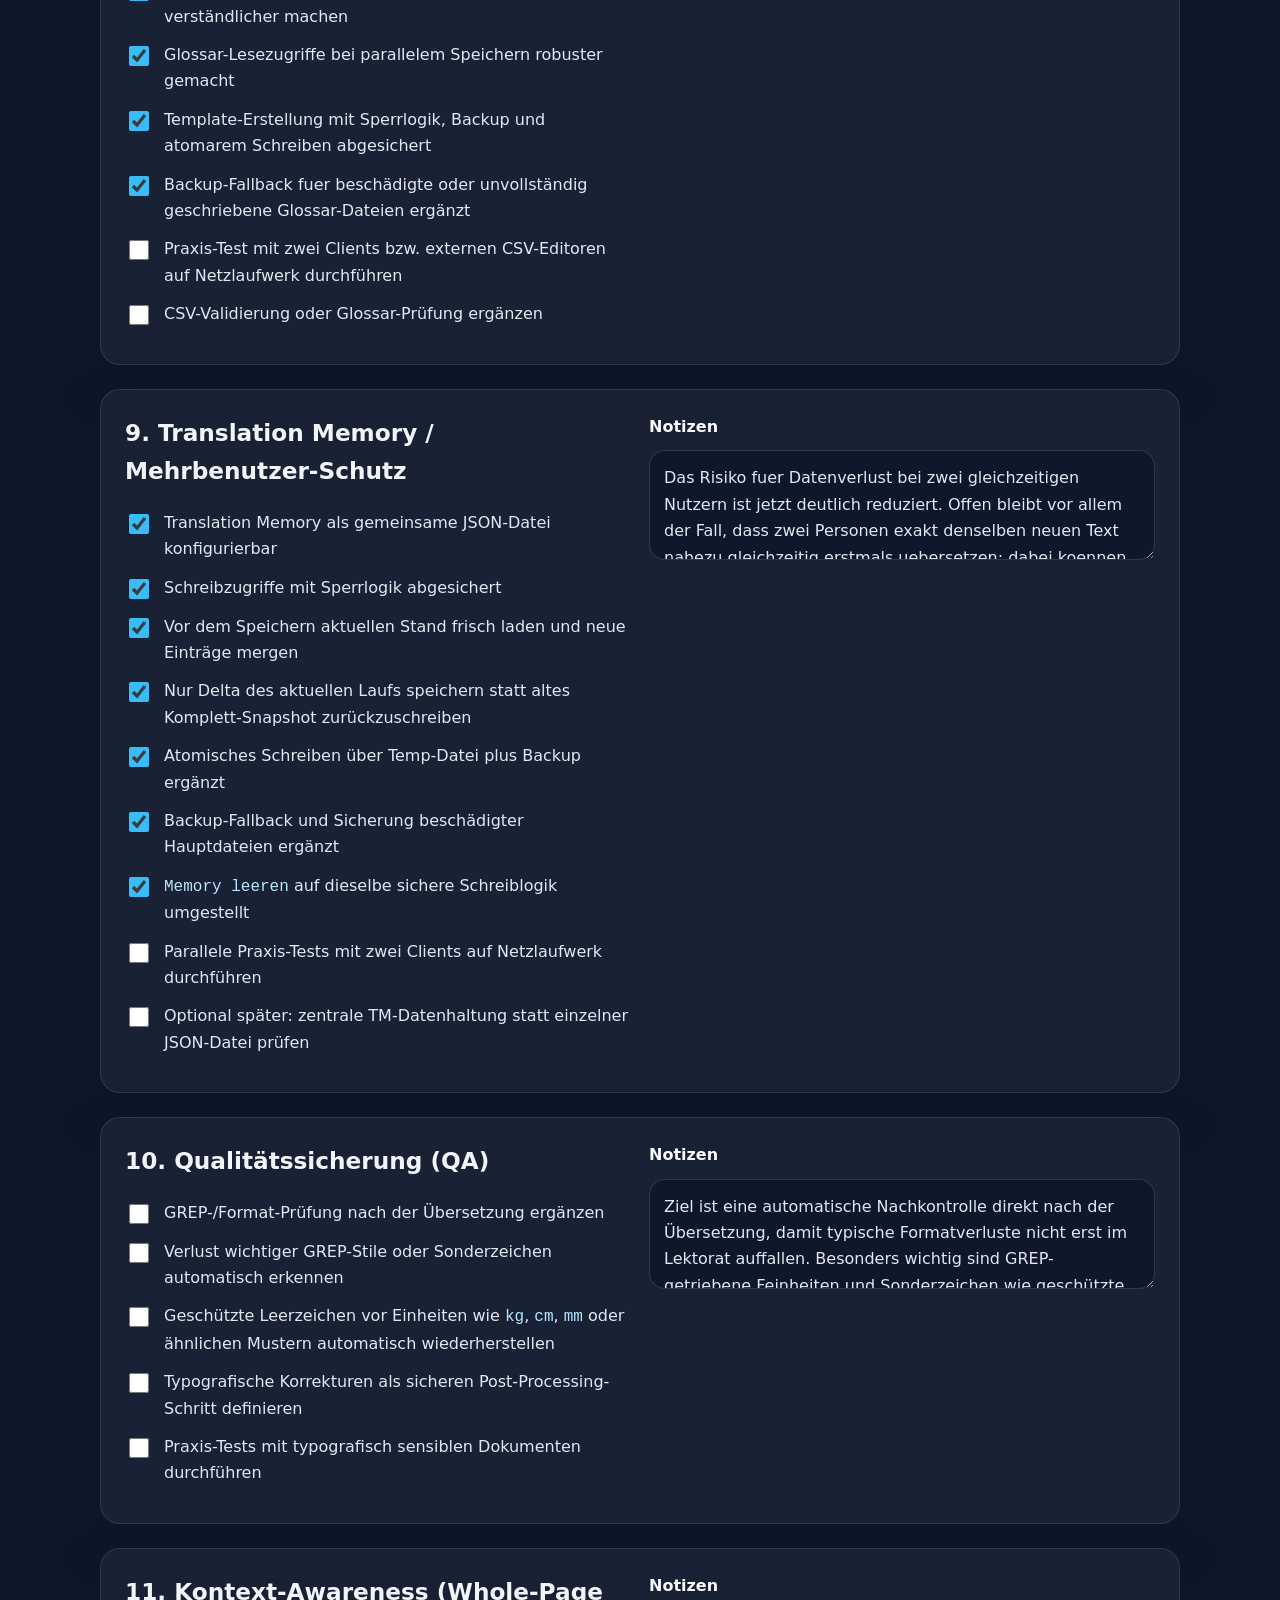
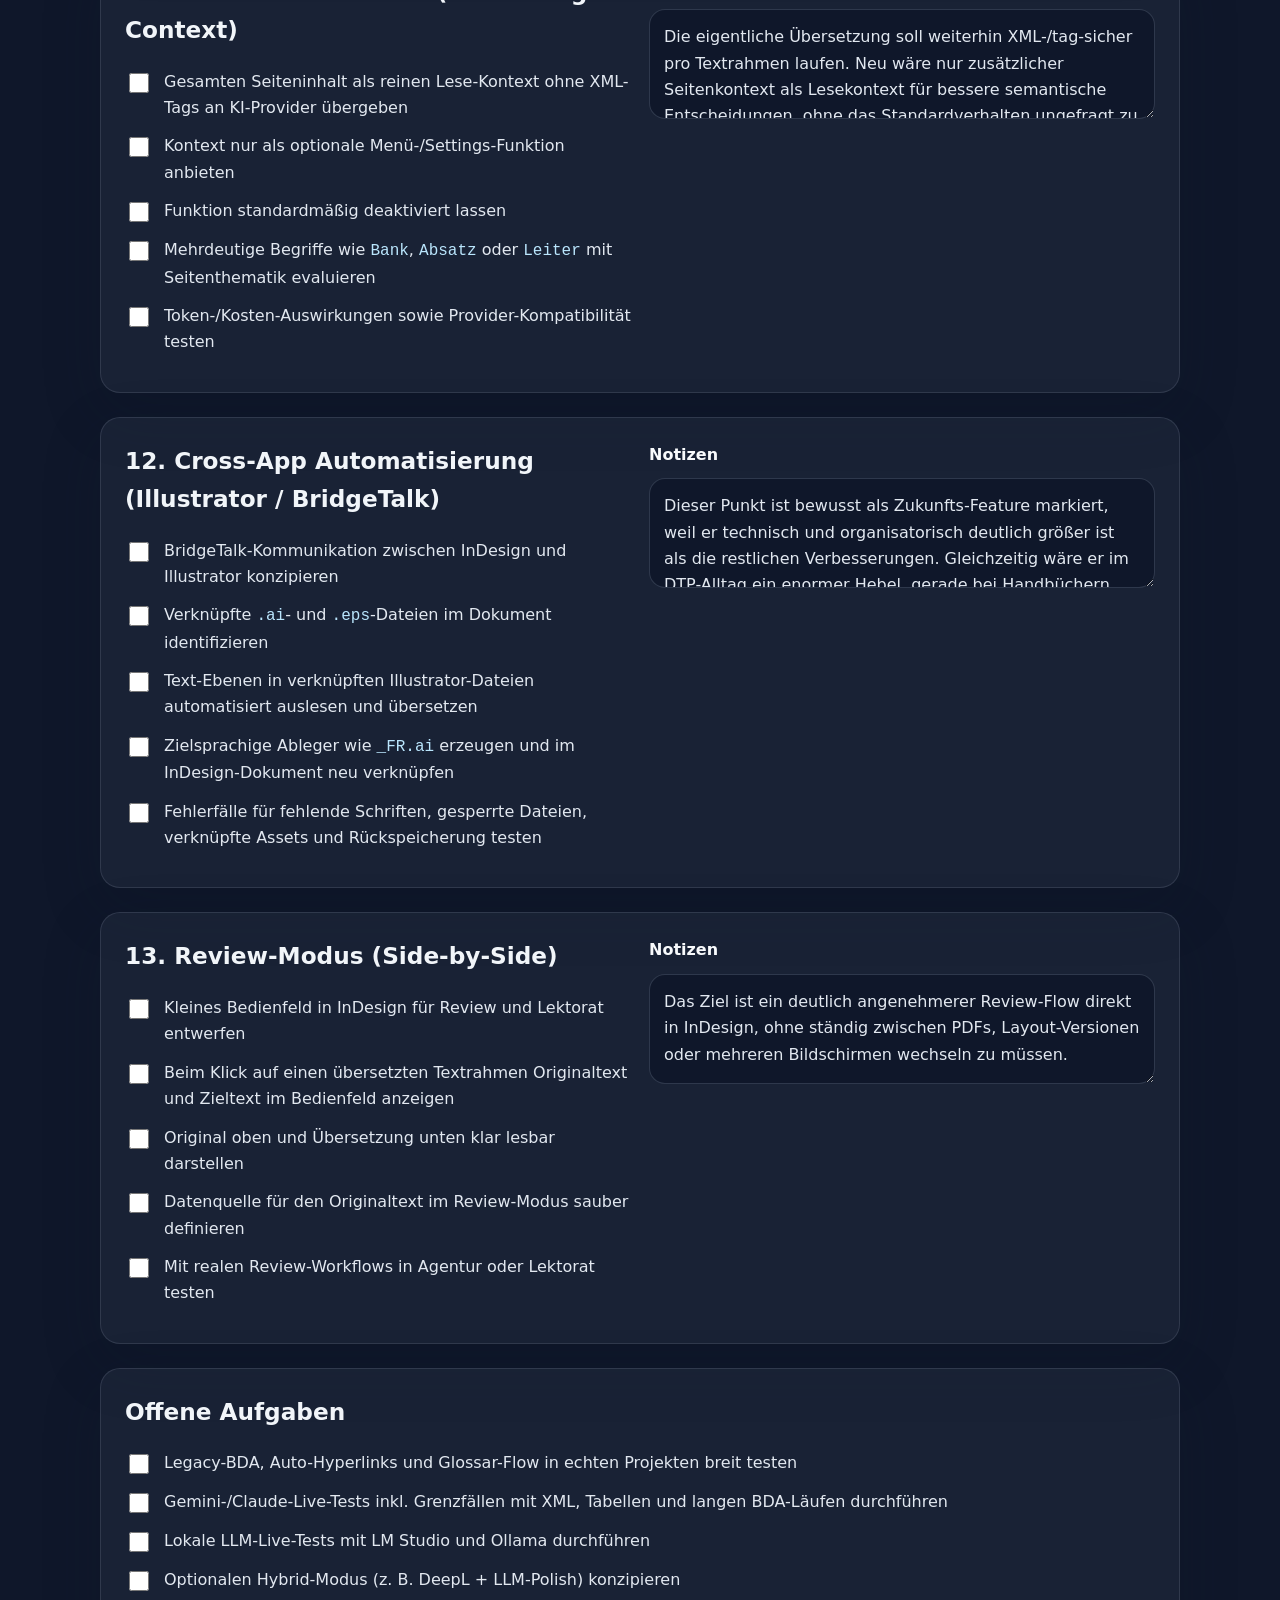
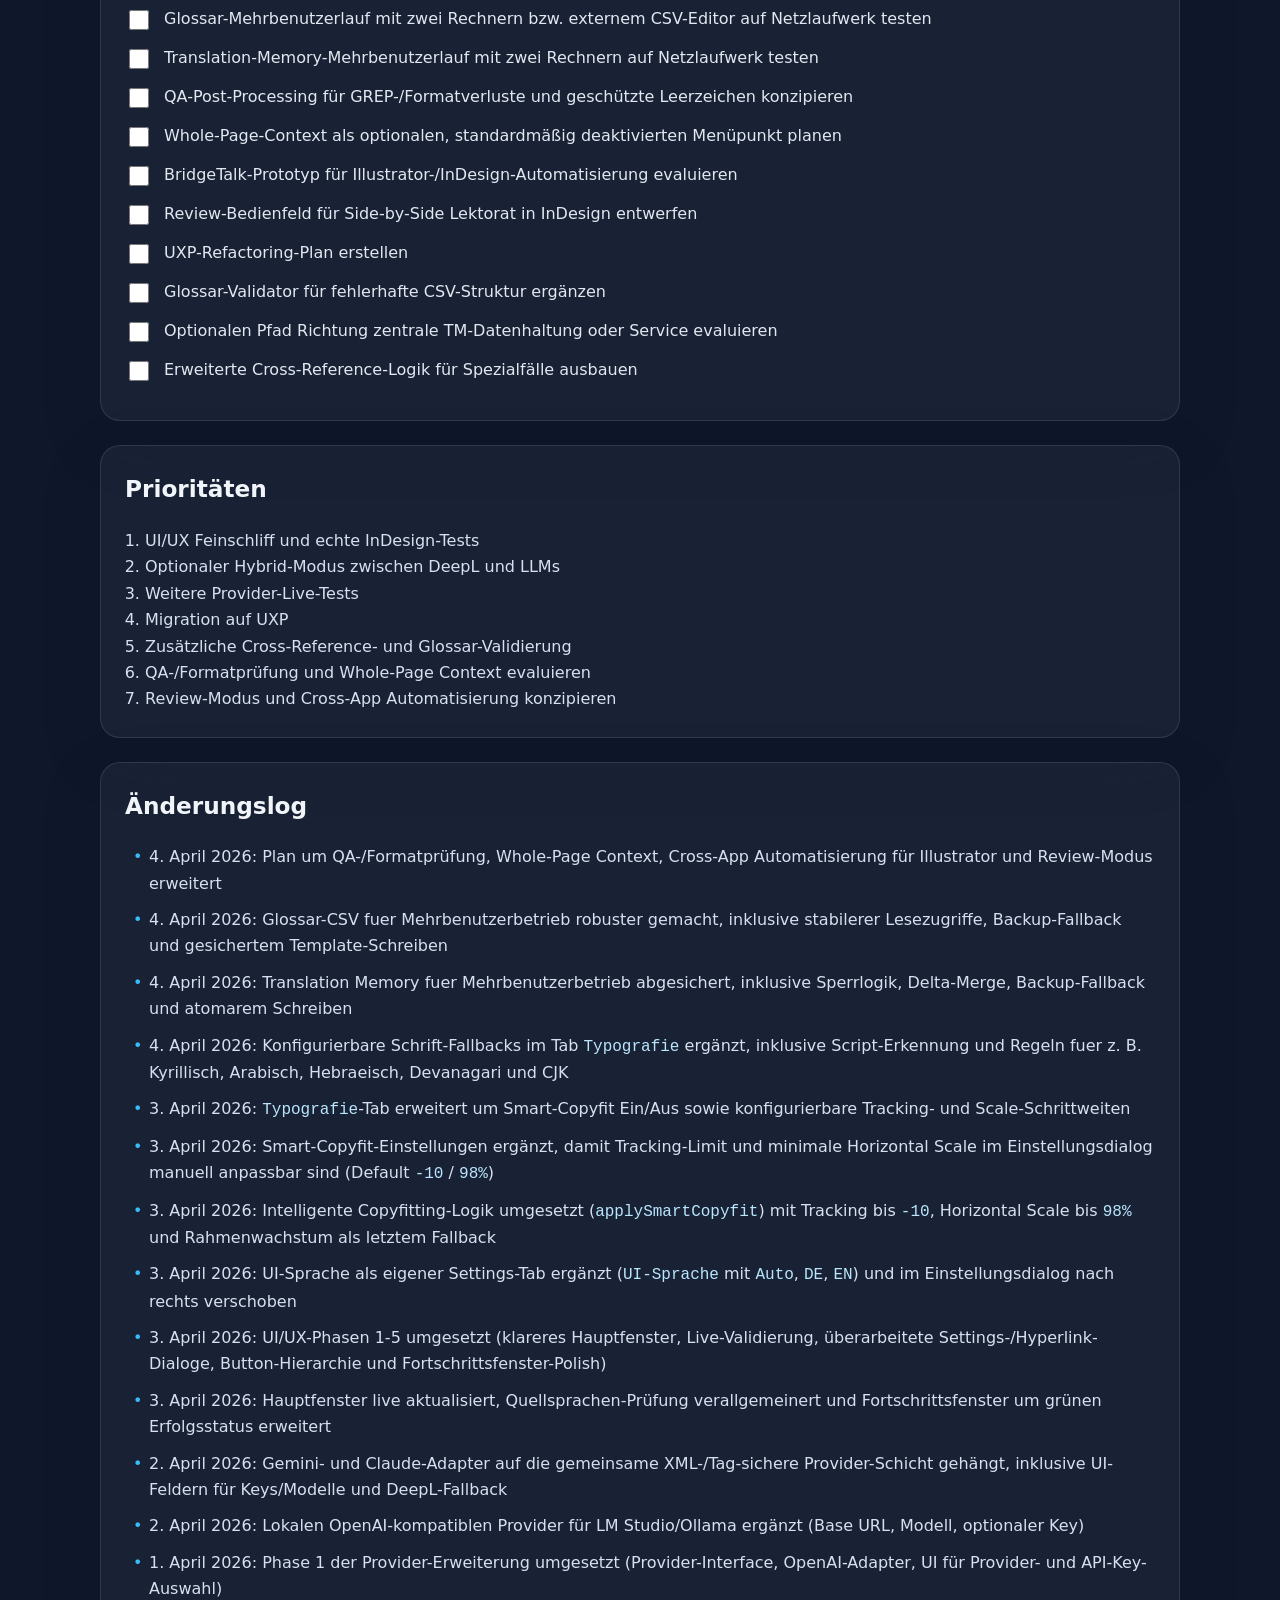
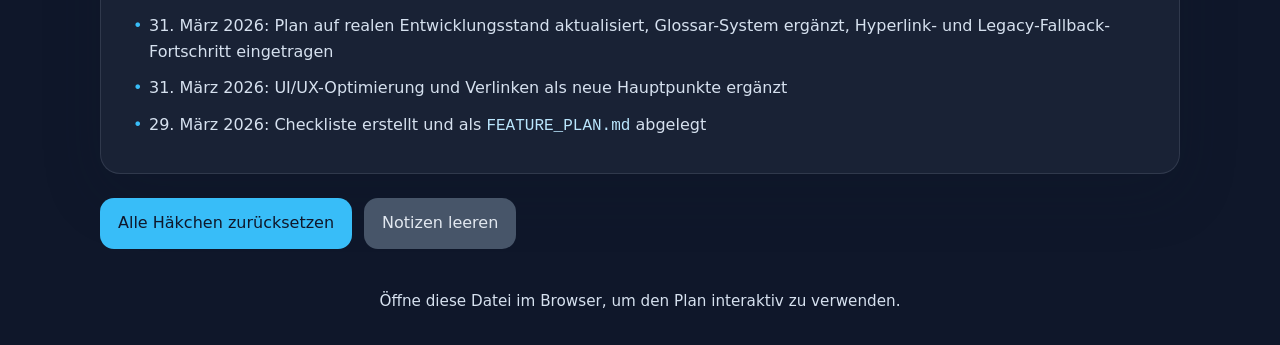
==== commit 8030fd3f: "Plan Update" ====
--- a/FEATURE_PLAN.html
+++ b/FEATURE_PLAN.html
@@ -230,6 +230,10 @@
           <li>Optionaler Hybrid-Modus zwischen DeepL und LLMs</li>
           <li>Migration auf UXP / Plugin-Architektur</li>
           <li>Erweiterte End-to-End-Tests mit echten InDesign-Dokumenten</li>
+          <li>Qualitätssicherung nach der Übersetzung (GREP-/Format-Prüfung)</li>
+          <li>Kontext-Awareness per Whole-Page Context als optionale Menü-Funktion</li>
+          <li>Cross-App Automatisierung für verknüpfte Illustrator-Dateien</li>
+          <li>Review-Modus für Side-by-Side Lektorat in InDesign</li>
         </ul>
       </div>
     </div>
@@ -247,6 +251,10 @@
       <li><input type="checkbox" id="overview-7" class="plan-checkbox" checked /><label for="overview-7">Verlinken (Linking Features)</label></li>
       <li><input type="checkbox" id="overview-8" class="plan-checkbox" checked /><label for="overview-8">Wörterbuch / Glossar-System</label></li>
       <li><input type="checkbox" id="overview-9" class="plan-checkbox" checked /><label for="overview-9">Translation Memory / Mehrbenutzer-Schutz</label></li>
+      <li><input type="checkbox" id="overview-10" class="plan-checkbox" /><label for="overview-10">Qualitätssicherung (QA)</label></li>
+      <li><input type="checkbox" id="overview-11" class="plan-checkbox" /><label for="overview-11">Kontext-Awareness (Whole-Page Context)</label></li>
+      <li><input type="checkbox" id="overview-12" class="plan-checkbox" /><label for="overview-12">Cross-App Automatisierung (Illustrator / BridgeTalk)</label></li>
+      <li><input type="checkbox" id="overview-13" class="plan-checkbox" /><label for="overview-13">Review-Modus (Side-by-Side)</label></li>
     </ul>
   </section>
 
@@ -450,6 +458,82 @@
   </section>
 
   <section>
+    <div class="section-row">
+      <div>
+        <h2>10. Qualitätssicherung (QA)</h2>
+        <ul class="task-list">
+          <li><input type="checkbox" id="task-10-1" class="plan-checkbox" /><label for="task-10-1">GREP-/Format-Prüfung nach der Übersetzung ergänzen</label></li>
+          <li><input type="checkbox" id="task-10-2" class="plan-checkbox" /><label for="task-10-2">Verlust wichtiger GREP-Stile oder Sonderzeichen automatisch erkennen</label></li>
+          <li><input type="checkbox" id="task-10-3" class="plan-checkbox" /><label for="task-10-3">Geschützte Leerzeichen vor Einheiten wie <code>kg</code>, <code>cm</code>, <code>mm</code> oder ähnlichen Mustern automatisch wiederherstellen</label></li>
+          <li><input type="checkbox" id="task-10-4" class="plan-checkbox" /><label for="task-10-4">Typografische Korrekturen als sicheren Post-Processing-Schritt definieren</label></li>
+          <li><input type="checkbox" id="task-10-5" class="plan-checkbox" /><label for="task-10-5">Praxis-Tests mit typografisch sensiblen Dokumenten durchführen</label></li>
+        </ul>
+      </div>
+      <div class="small">
+        <strong>Notizen</strong>
+        <textarea id="note-10">Ziel ist eine automatische Nachkontrolle direkt nach der Übersetzung, damit typische Formatverluste nicht erst im Lektorat auffallen. Besonders wichtig sind GREP-getriebene Feinheiten und Sonderzeichen wie geschützte Leerzeichen vor Maßeinheiten.</textarea>
+      </div>
+    </div>
+  </section>
+
+  <section>
+    <div class="section-row">
+      <div>
+        <h2>11. Kontext-Awareness (Whole-Page Context)</h2>
+        <ul class="task-list">
+          <li><input type="checkbox" id="task-11-1" class="plan-checkbox" /><label for="task-11-1">Gesamten Seiteninhalt als reinen Lese-Kontext ohne XML-Tags an KI-Provider übergeben</label></li>
+          <li><input type="checkbox" id="task-11-2" class="plan-checkbox" /><label for="task-11-2">Kontext nur als optionale Menü-/Settings-Funktion anbieten</label></li>
+          <li><input type="checkbox" id="task-11-3" class="plan-checkbox" /><label for="task-11-3">Funktion standardmäßig deaktiviert lassen</label></li>
+          <li><input type="checkbox" id="task-11-4" class="plan-checkbox" /><label for="task-11-4">Mehrdeutige Begriffe wie <code>Bank</code>, <code>Absatz</code> oder <code>Leiter</code> mit Seitenthematik evaluieren</label></li>
+          <li><input type="checkbox" id="task-11-5" class="plan-checkbox" /><label for="task-11-5">Token-/Kosten-Auswirkungen sowie Provider-Kompatibilität testen</label></li>
+        </ul>
+      </div>
+      <div class="small">
+        <strong>Notizen</strong>
+        <textarea id="note-11">Die eigentliche Übersetzung soll weiterhin XML-/tag-sicher pro Textrahmen laufen. Neu wäre nur zusätzlicher Seitenkontext als Lesekontext für bessere semantische Entscheidungen, ohne das Standardverhalten ungefragt zu verändern.</textarea>
+      </div>
+    </div>
+  </section>
+
+  <section>
+    <div class="section-row">
+      <div>
+        <h2>12. Cross-App Automatisierung (Illustrator / BridgeTalk)</h2>
+        <ul class="task-list">
+          <li><input type="checkbox" id="task-12-1" class="plan-checkbox" /><label for="task-12-1">BridgeTalk-Kommunikation zwischen InDesign und Illustrator konzipieren</label></li>
+          <li><input type="checkbox" id="task-12-2" class="plan-checkbox" /><label for="task-12-2">Verknüpfte <code>.ai</code>- und <code>.eps</code>-Dateien im Dokument identifizieren</label></li>
+          <li><input type="checkbox" id="task-12-3" class="plan-checkbox" /><label for="task-12-3">Text-Ebenen in verknüpften Illustrator-Dateien automatisiert auslesen und übersetzen</label></li>
+          <li><input type="checkbox" id="task-12-4" class="plan-checkbox" /><label for="task-12-4">Zielsprachige Ableger wie <code>_FR.ai</code> erzeugen und im InDesign-Dokument neu verknüpfen</label></li>
+          <li><input type="checkbox" id="task-12-5" class="plan-checkbox" /><label for="task-12-5">Fehlerfälle für fehlende Schriften, gesperrte Dateien, verknüpfte Assets und Rückspeicherung testen</label></li>
+        </ul>
+      </div>
+      <div class="small">
+        <strong>Notizen</strong>
+        <textarea id="note-12">Dieser Punkt ist bewusst als Zukunfts-Feature markiert, weil er technisch und organisatorisch deutlich größer ist als die restlichen Verbesserungen. Gleichzeitig wäre er im DTP-Alltag ein enormer Hebel, gerade bei Handbüchern mit beschrifteten Explosionszeichnungen oder Diagrammen.</textarea>
+      </div>
+    </div>
+  </section>
+
+  <section>
+    <div class="section-row">
+      <div>
+        <h2>13. Review-Modus (Side-by-Side)</h2>
+        <ul class="task-list">
+          <li><input type="checkbox" id="task-13-1" class="plan-checkbox" /><label for="task-13-1">Kleines Bedienfeld in InDesign für Review und Lektorat entwerfen</label></li>
+          <li><input type="checkbox" id="task-13-2" class="plan-checkbox" /><label for="task-13-2">Beim Klick auf einen übersetzten Textrahmen Originaltext und Zieltext im Bedienfeld anzeigen</label></li>
+          <li><input type="checkbox" id="task-13-3" class="plan-checkbox" /><label for="task-13-3">Original oben und Übersetzung unten klar lesbar darstellen</label></li>
+          <li><input type="checkbox" id="task-13-4" class="plan-checkbox" /><label for="task-13-4">Datenquelle für den Originaltext im Review-Modus sauber definieren</label></li>
+          <li><input type="checkbox" id="task-13-5" class="plan-checkbox" /><label for="task-13-5">Mit realen Review-Workflows in Agentur oder Lektorat testen</label></li>
+        </ul>
+      </div>
+      <div class="small">
+        <strong>Notizen</strong>
+        <textarea id="note-13">Das Ziel ist ein deutlich angenehmerer Review-Flow direkt in InDesign, ohne ständig zwischen PDFs, Layout-Versionen oder mehreren Bildschirmen wechseln zu müssen.</textarea>
+      </div>
+    </div>
+  </section>
+
+  <section>
     <h2>Offene Aufgaben</h2>
     <ul class="task-list">
       <li><input type="checkbox" id="task-open-3" class="plan-checkbox" /><label for="task-open-3">Legacy-BDA, Auto-Hyperlinks und Glossar-Flow in echten Projekten breit testen</label></li>
@@ -458,6 +542,10 @@
       <li><input type="checkbox" id="task-open-9" class="plan-checkbox" /><label for="task-open-9">Optionalen Hybrid-Modus (z. B. DeepL + LLM-Polish) konzipieren</label></li>
       <li><input type="checkbox" id="task-open-12" class="plan-checkbox" /><label for="task-open-12">Glossar-Mehrbenutzerlauf mit zwei Rechnern bzw. externem CSV-Editor auf Netzlaufwerk testen</label></li>
       <li><input type="checkbox" id="task-open-10" class="plan-checkbox" /><label for="task-open-10">Translation-Memory-Mehrbenutzerlauf mit zwei Rechnern auf Netzlaufwerk testen</label></li>
+      <li><input type="checkbox" id="task-open-13" class="plan-checkbox" /><label for="task-open-13">QA-Post-Processing für GREP-/Formatverluste und geschützte Leerzeichen konzipieren</label></li>
+      <li><input type="checkbox" id="task-open-14" class="plan-checkbox" /><label for="task-open-14">Whole-Page-Context als optionalen, standardmäßig deaktivierten Menüpunkt planen</label></li>
+      <li><input type="checkbox" id="task-open-15" class="plan-checkbox" /><label for="task-open-15">BridgeTalk-Prototyp für Illustrator-/InDesign-Automatisierung evaluieren</label></li>
+      <li><input type="checkbox" id="task-open-16" class="plan-checkbox" /><label for="task-open-16">Review-Bedienfeld für Side-by-Side Lektorat in InDesign entwerfen</label></li>
       <li><input type="checkbox" id="task-open-6" class="plan-checkbox" /><label for="task-open-6">UXP-Refactoring-Plan erstellen</label></li>
       <li><input type="checkbox" id="task-open-7" class="plan-checkbox" /><label for="task-open-7">Glossar-Validator für fehlerhafte CSV-Struktur ergänzen</label></li>
       <li><input type="checkbox" id="task-open-11" class="plan-checkbox" /><label for="task-open-11">Optionalen Pfad Richtung zentrale TM-Datenhaltung oder Service evaluieren</label></li>
@@ -473,12 +561,15 @@
       <li>Weitere Provider-Live-Tests</li>
       <li>Migration auf UXP</li>
       <li>Zusätzliche Cross-Reference- und Glossar-Validierung</li>
+      <li>QA-/Formatprüfung und Whole-Page Context evaluieren</li>
+      <li>Review-Modus und Cross-App Automatisierung konzipieren</li>
     </ol>
   </section>
 
   <section>
     <h2>Änderungslog</h2>
     <ul class="plain-list">
+      <li>4. April 2026: Plan um QA-/Formatprüfung, Whole-Page Context, Cross-App Automatisierung für Illustrator und Review-Modus erweitert</li>
       <li>4. April 2026: Glossar-CSV fuer Mehrbenutzerbetrieb robuster gemacht, inklusive stabilerer Lesezugriffe, Backup-Fallback und gesichertem Template-Schreiben</li>
       <li>4. April 2026: Translation Memory fuer Mehrbenutzerbetrieb abgesichert, inklusive Sperrlogik, Delta-Merge, Backup-Fallback und atomarem Schreiben</li>
       <li>4. April 2026: Konfigurierbare Schrift-Fallbacks im Tab <code>Typografie</code> ergänzt, inklusive Script-Erkennung und Regeln fuer z. B. Kyrillisch, Arabisch, Hebraeisch, Devanagari und CJK</li>
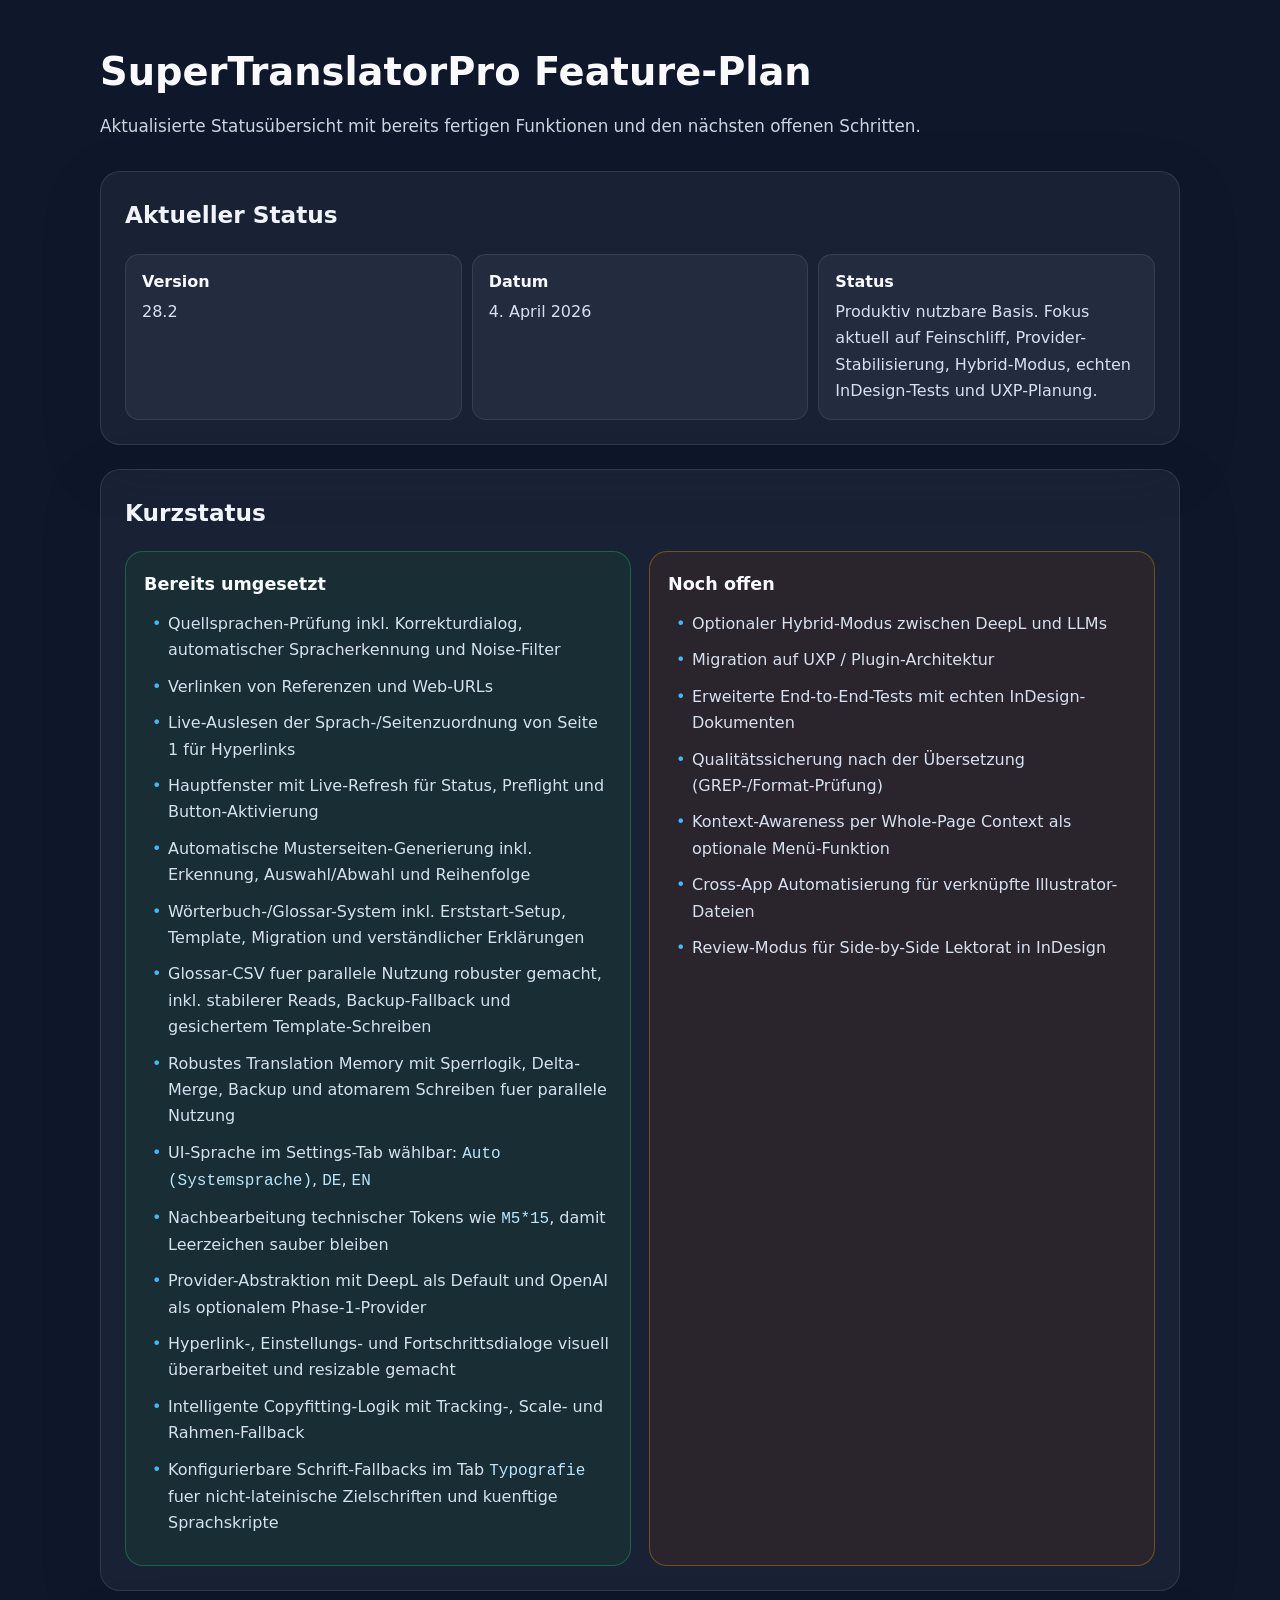
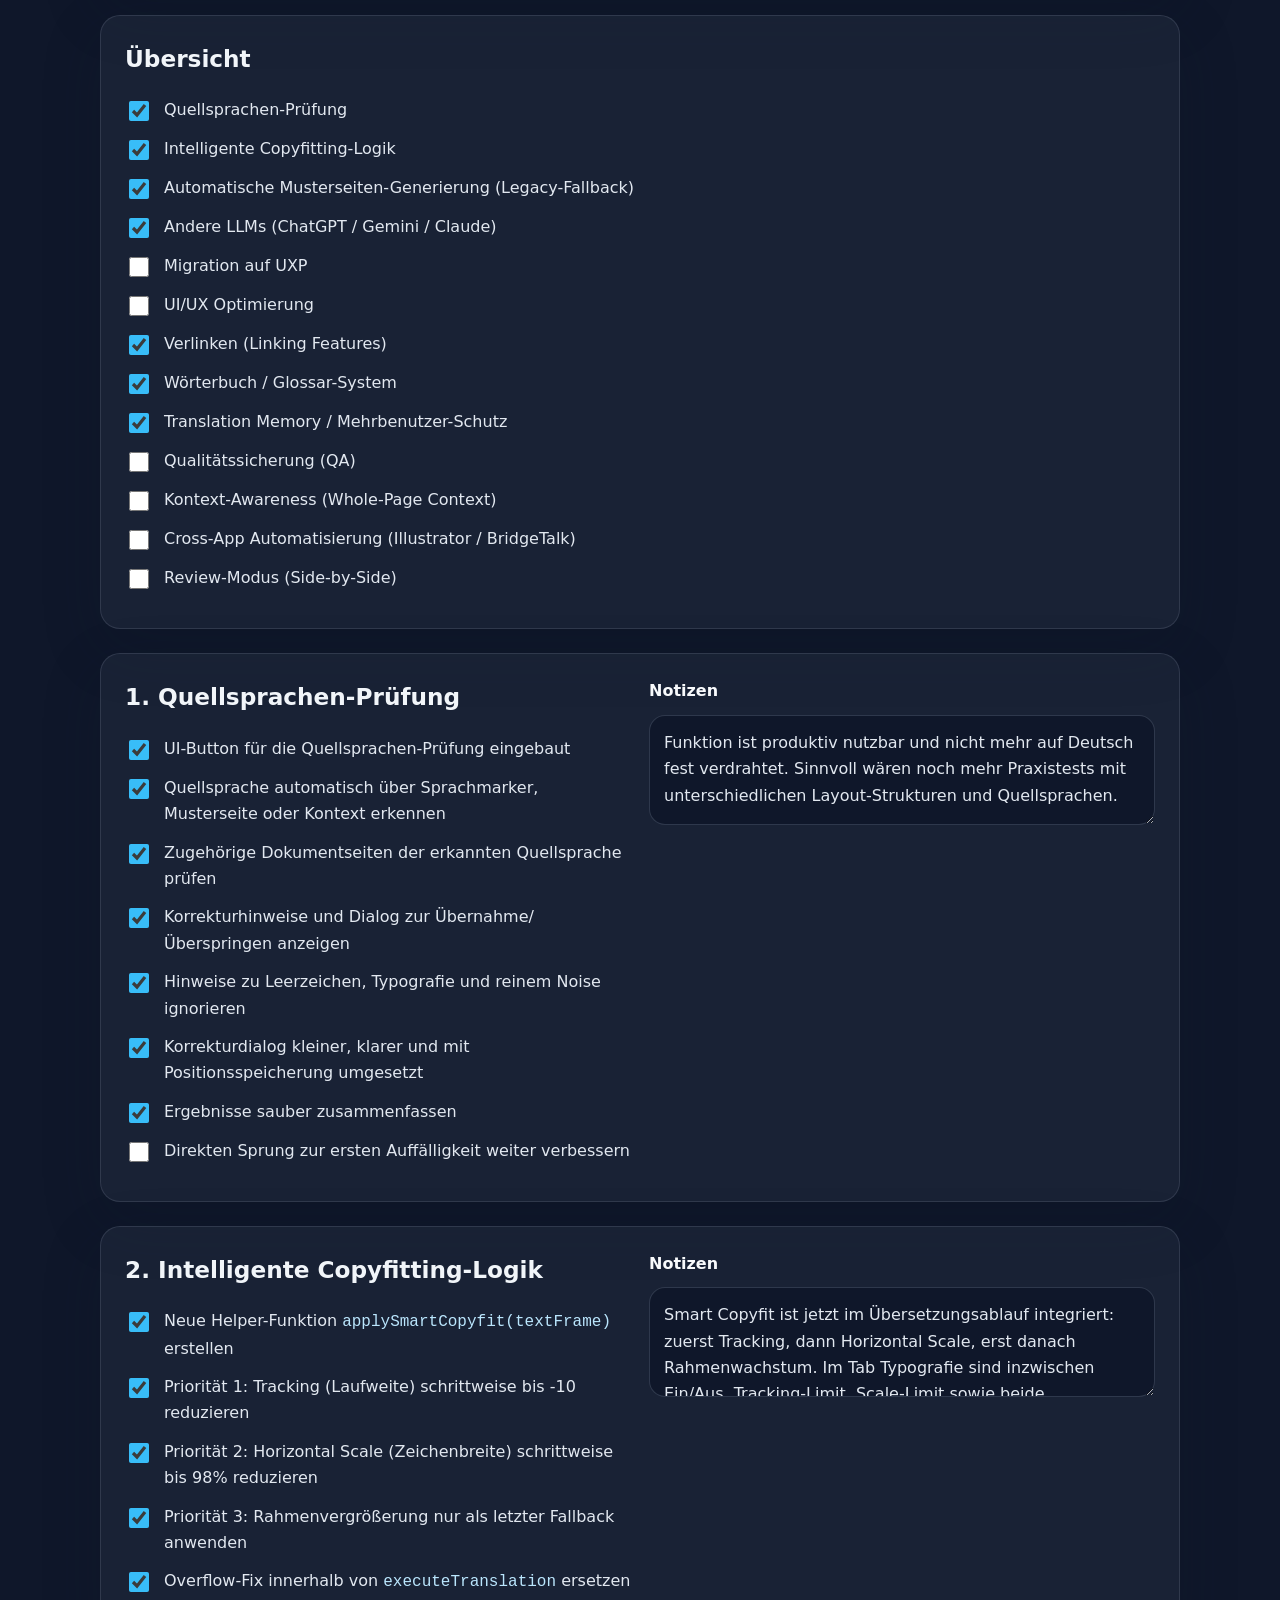
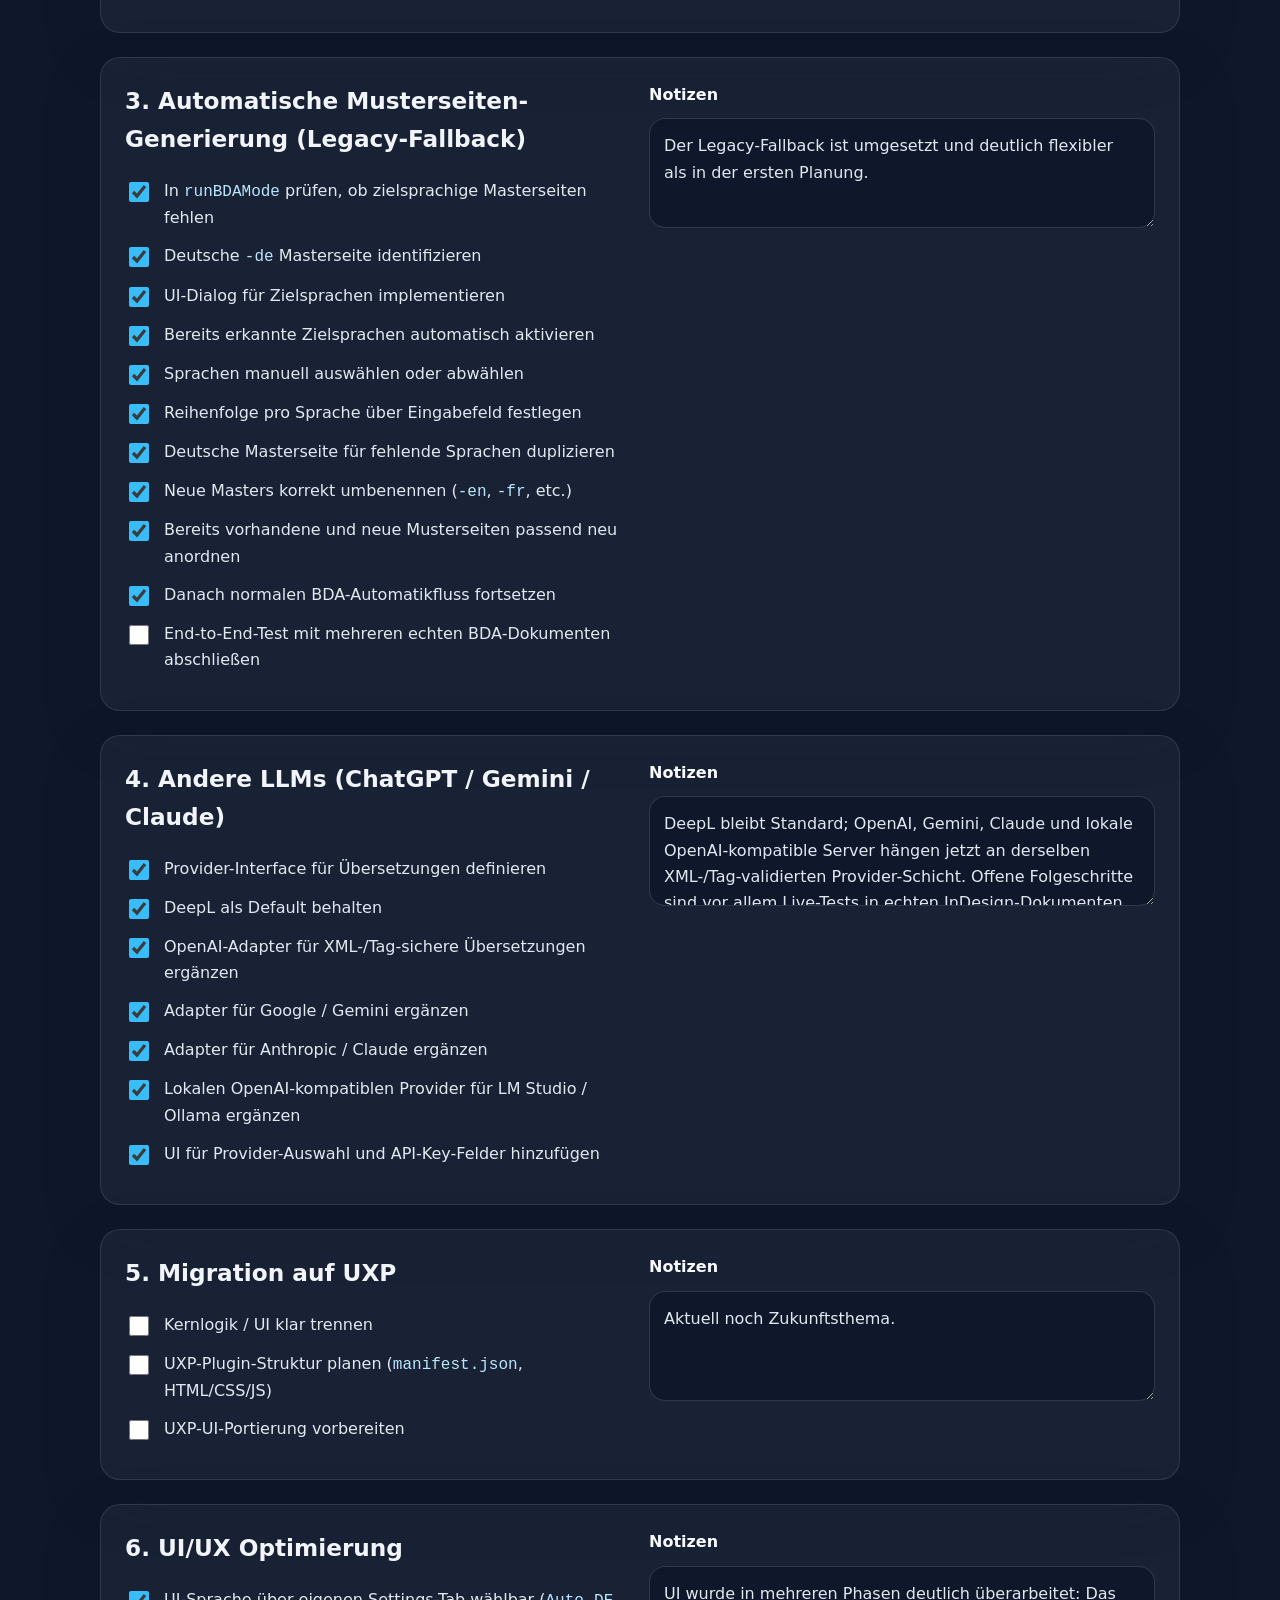
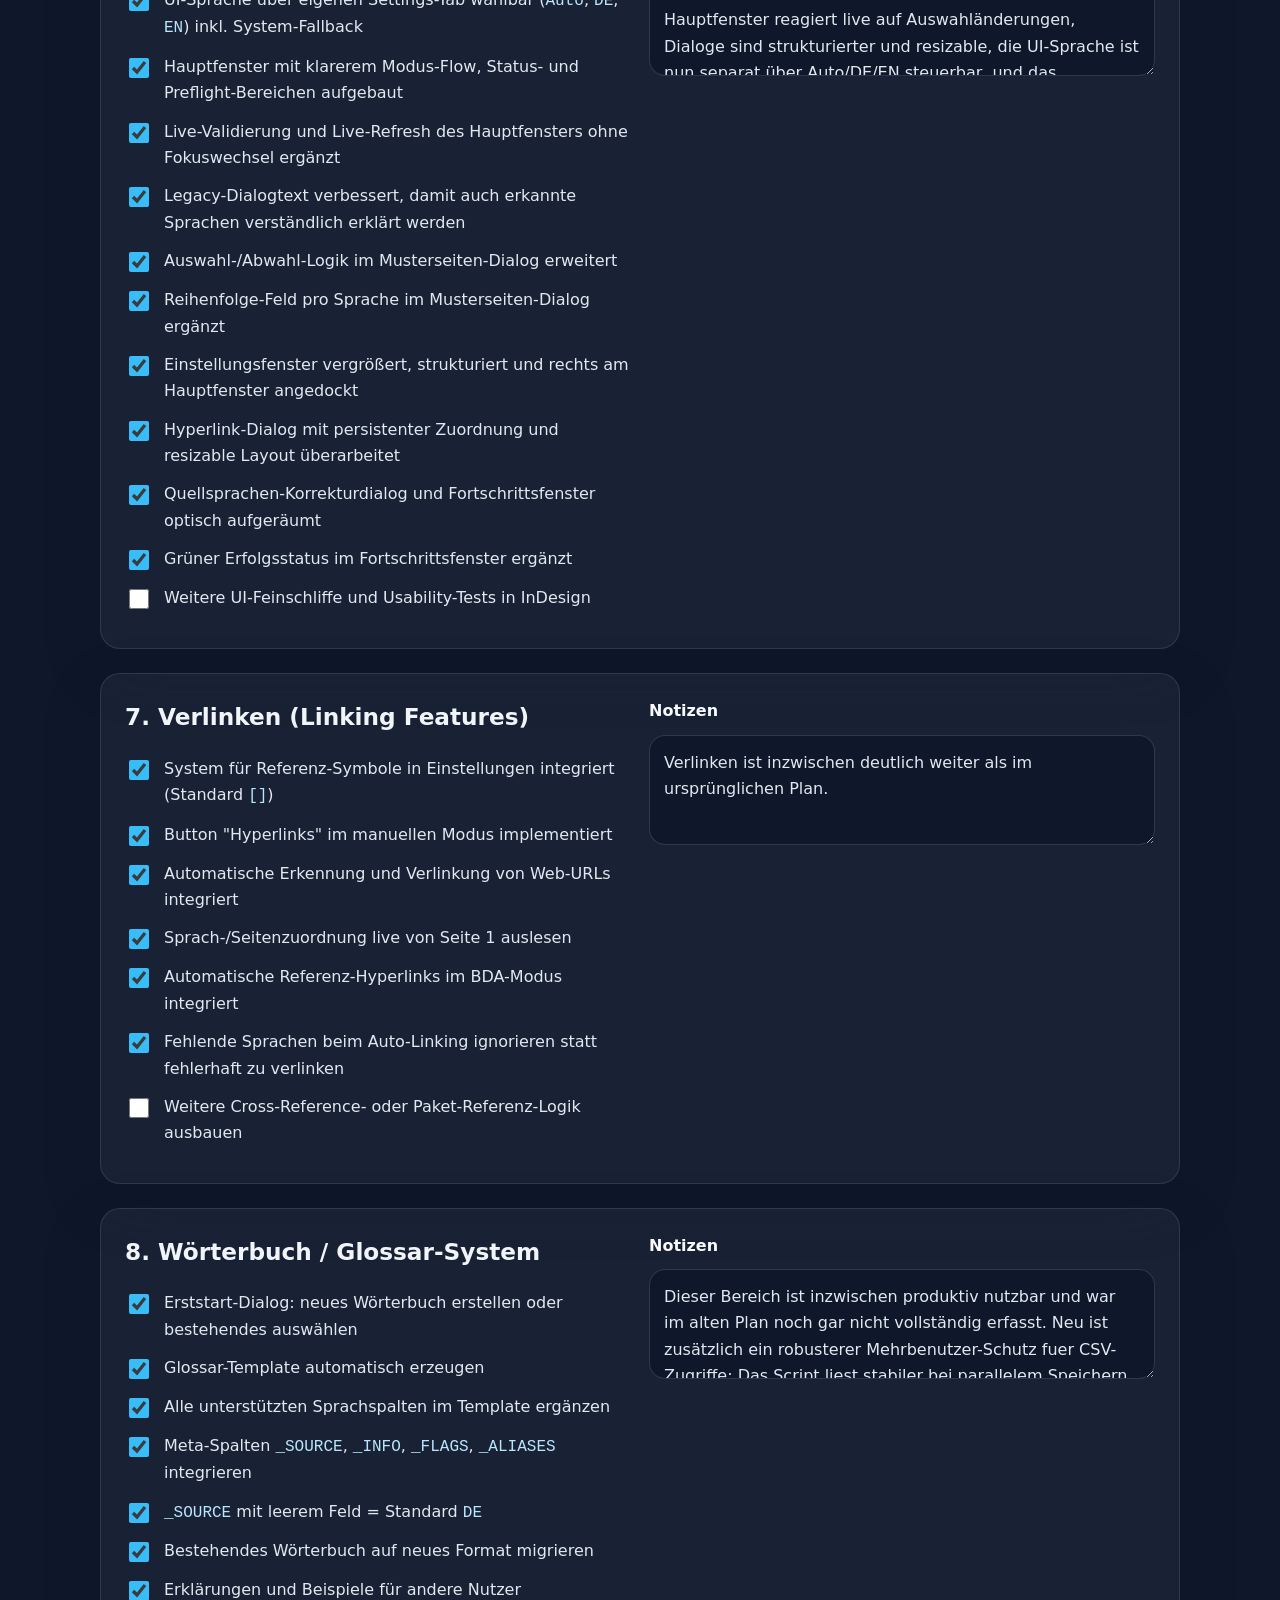
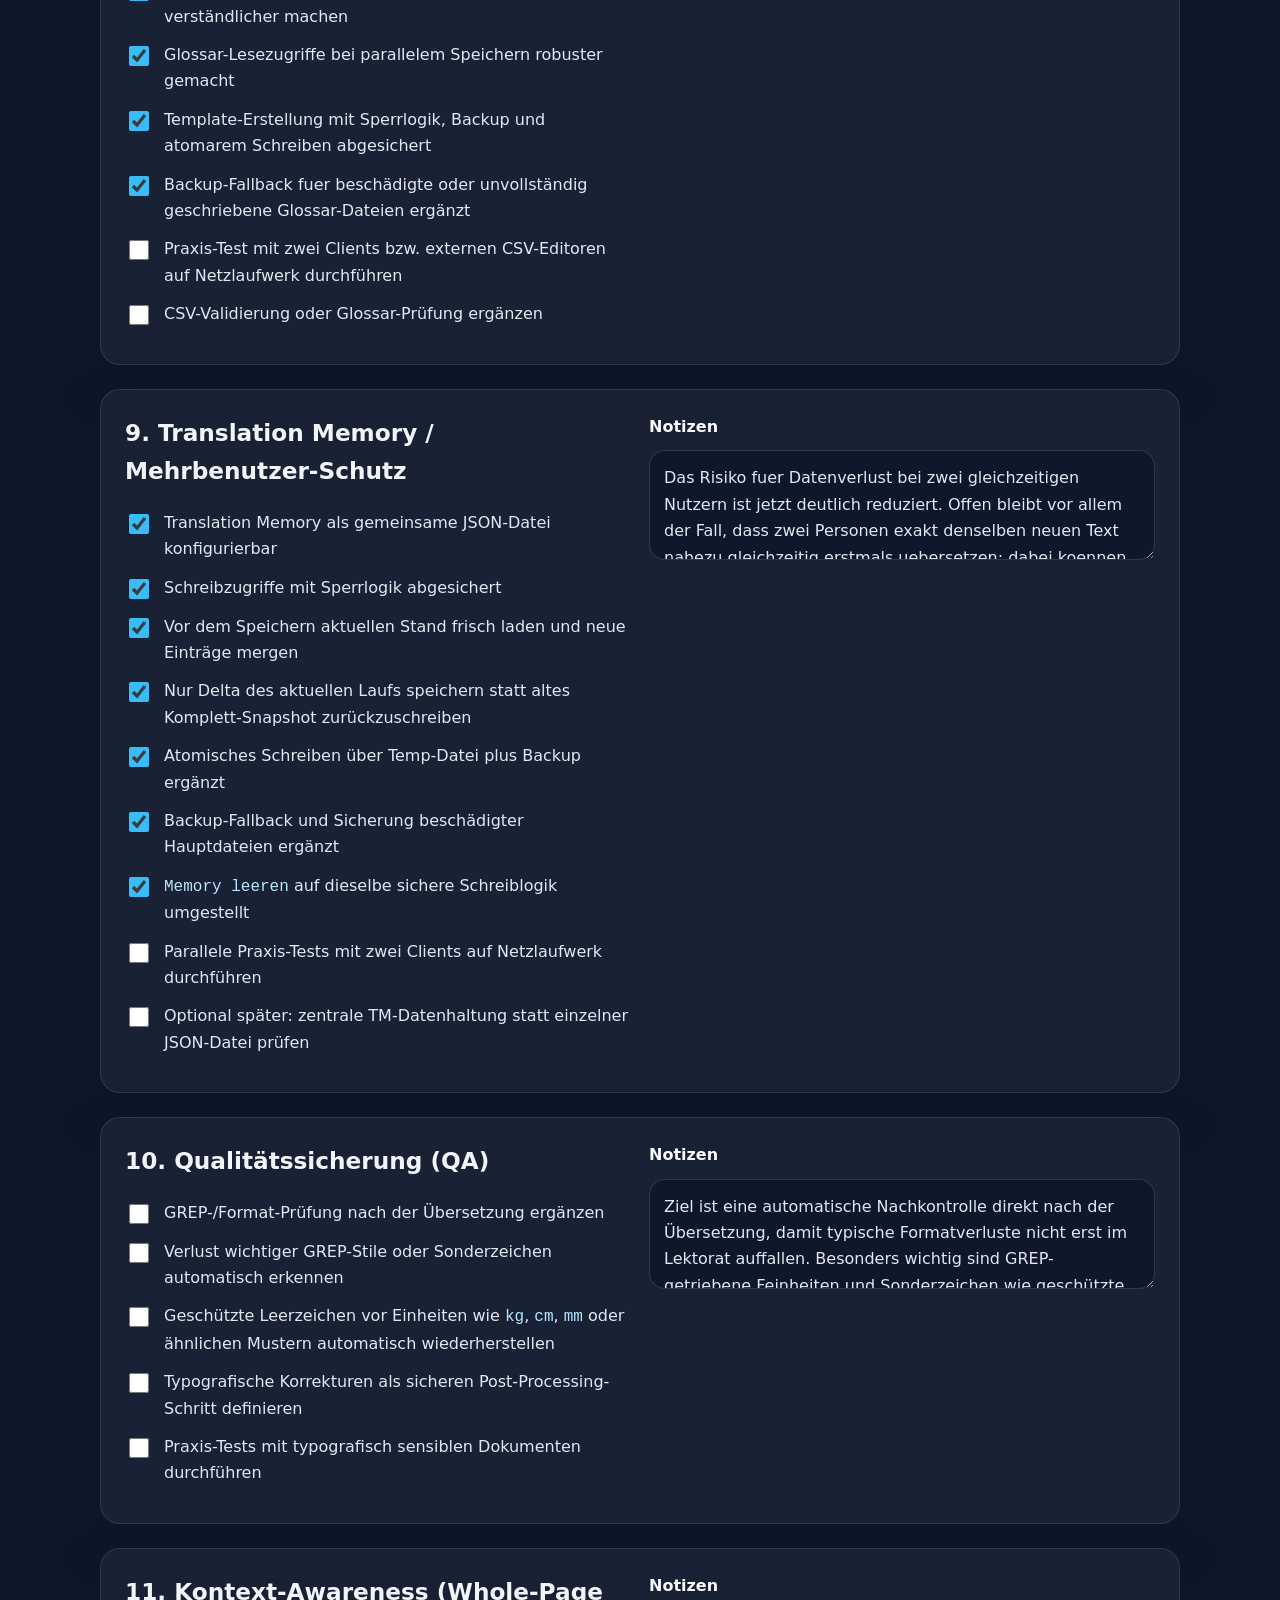
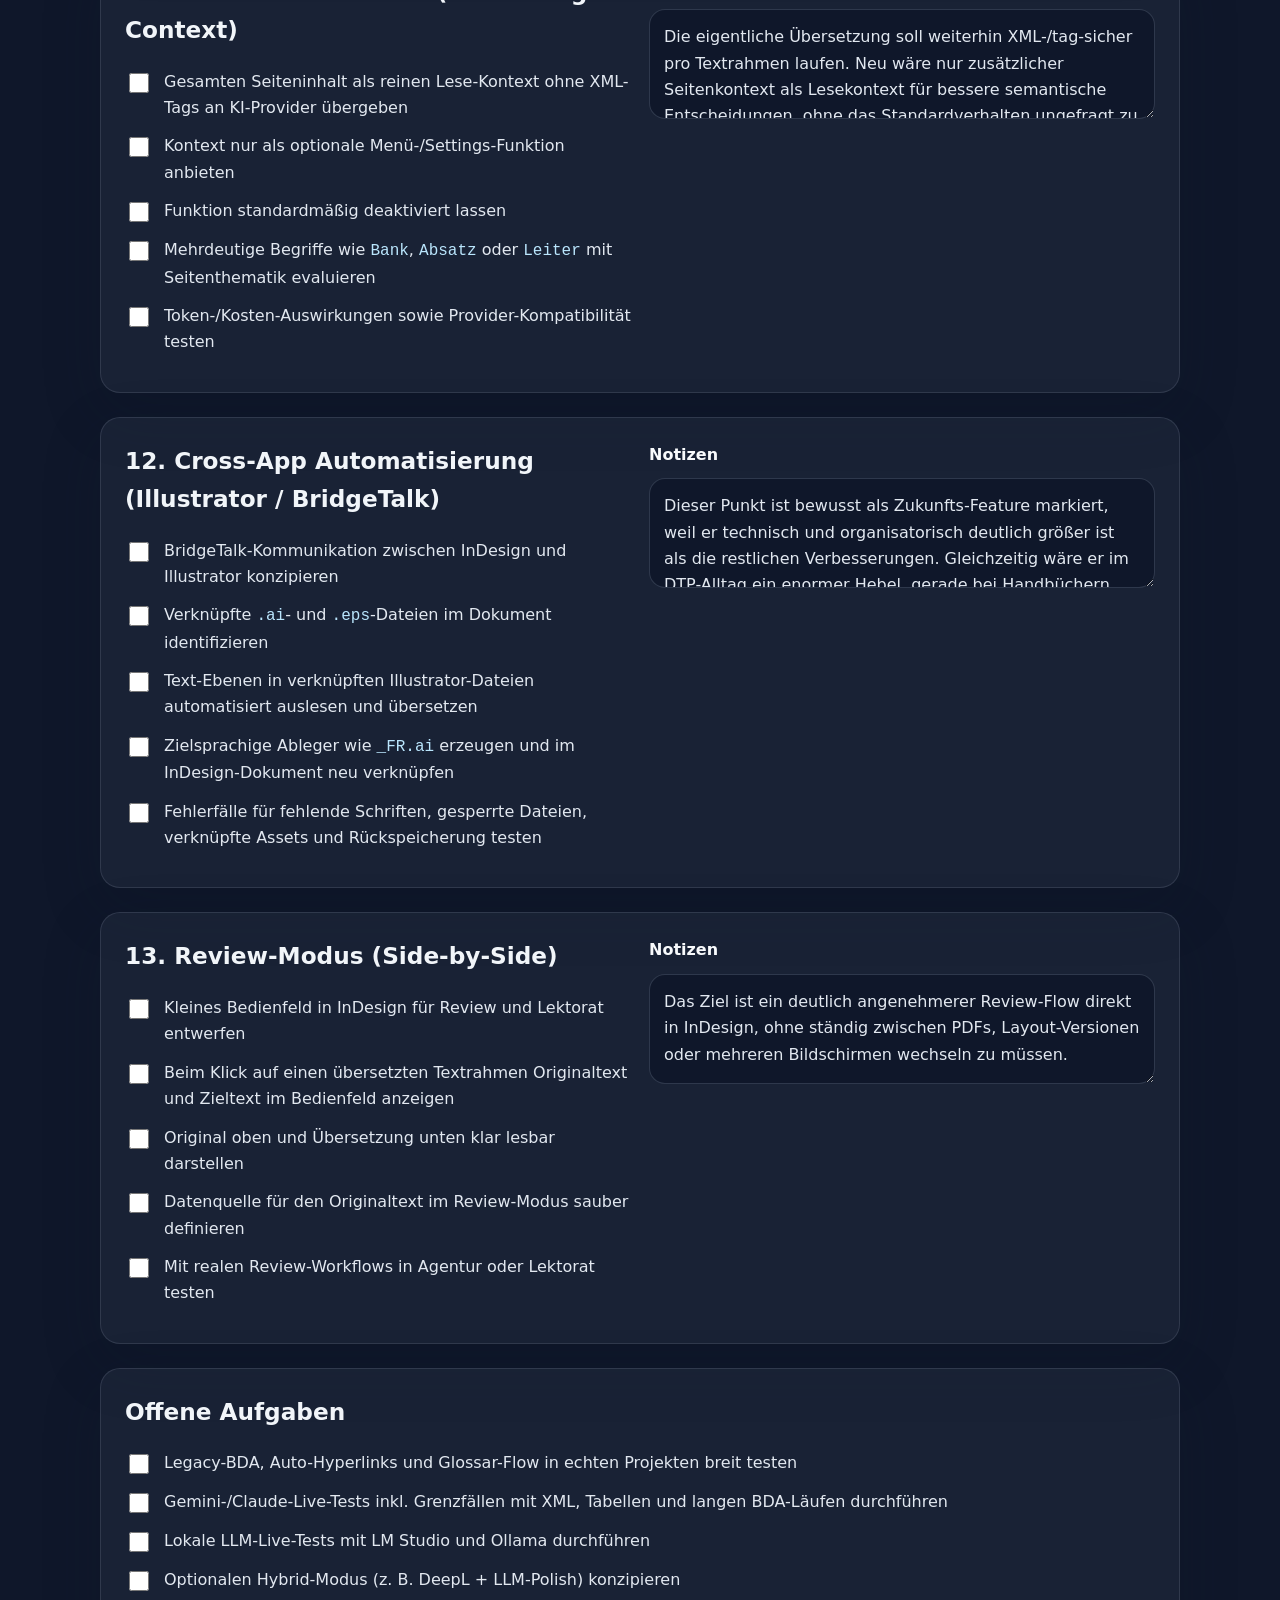
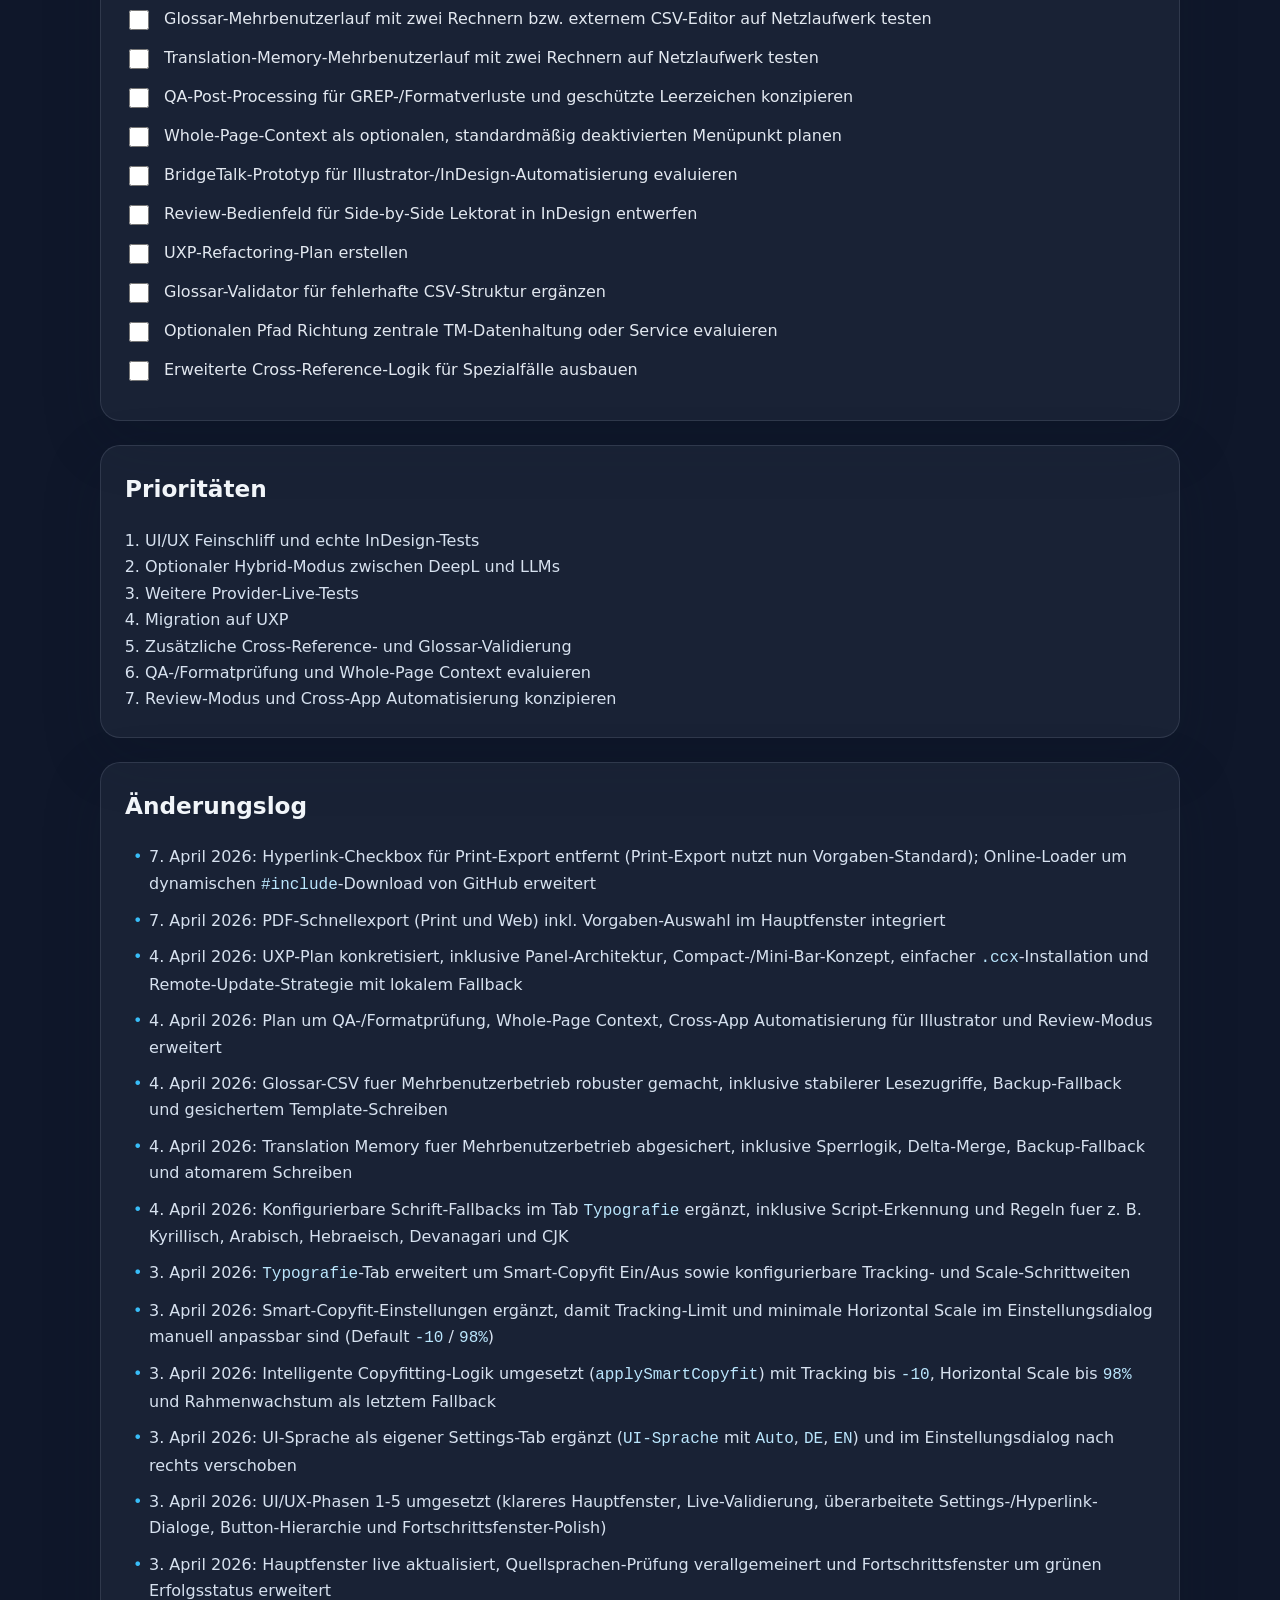
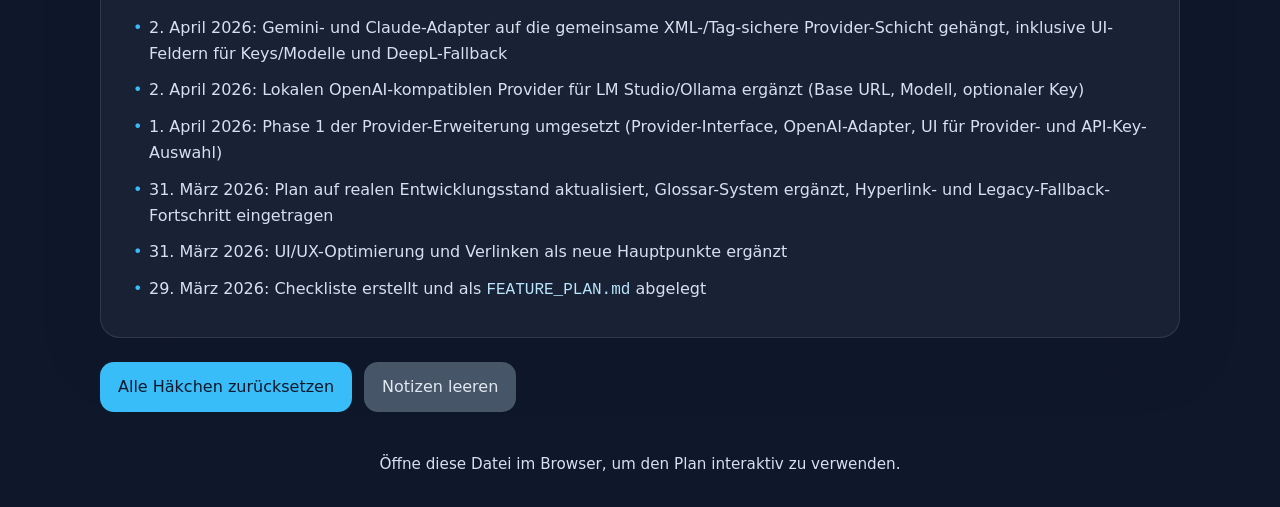
==== commit 6edc079b: "Plan update" ====
--- a/FEATURE_PLAN.html
+++ b/FEATURE_PLAN.html
@@ -569,6 +569,9 @@
   <section>
     <h2>Änderungslog</h2>
     <ul class="plain-list">
+      <li>7. April 2026: Hyperlink-Checkbox für Print-Export entfernt (Print-Export nutzt nun Vorgaben-Standard); Online-Loader um dynamischen <code>#include</code>-Download von GitHub erweitert</li>
+      <li>7. April 2026: PDF-Schnellexport (Print und Web) inkl. Vorgaben-Auswahl im Hauptfenster integriert</li>
+      <li>4. April 2026: UXP-Plan konkretisiert, inklusive Panel-Architektur, Compact-/Mini-Bar-Konzept, einfacher <code>.ccx</code>-Installation und Remote-Update-Strategie mit lokalem Fallback</li>
       <li>4. April 2026: Plan um QA-/Formatprüfung, Whole-Page Context, Cross-App Automatisierung für Illustrator und Review-Modus erweitert</li>
       <li>4. April 2026: Glossar-CSV fuer Mehrbenutzerbetrieb robuster gemacht, inklusive stabilerer Lesezugriffe, Backup-Fallback und gesichertem Template-Schreiben</li>
       <li>4. April 2026: Translation Memory fuer Mehrbenutzerbetrieb abgesichert, inklusive Sperrlogik, Delta-Merge, Backup-Fallback und atomarem Schreiben</li>
